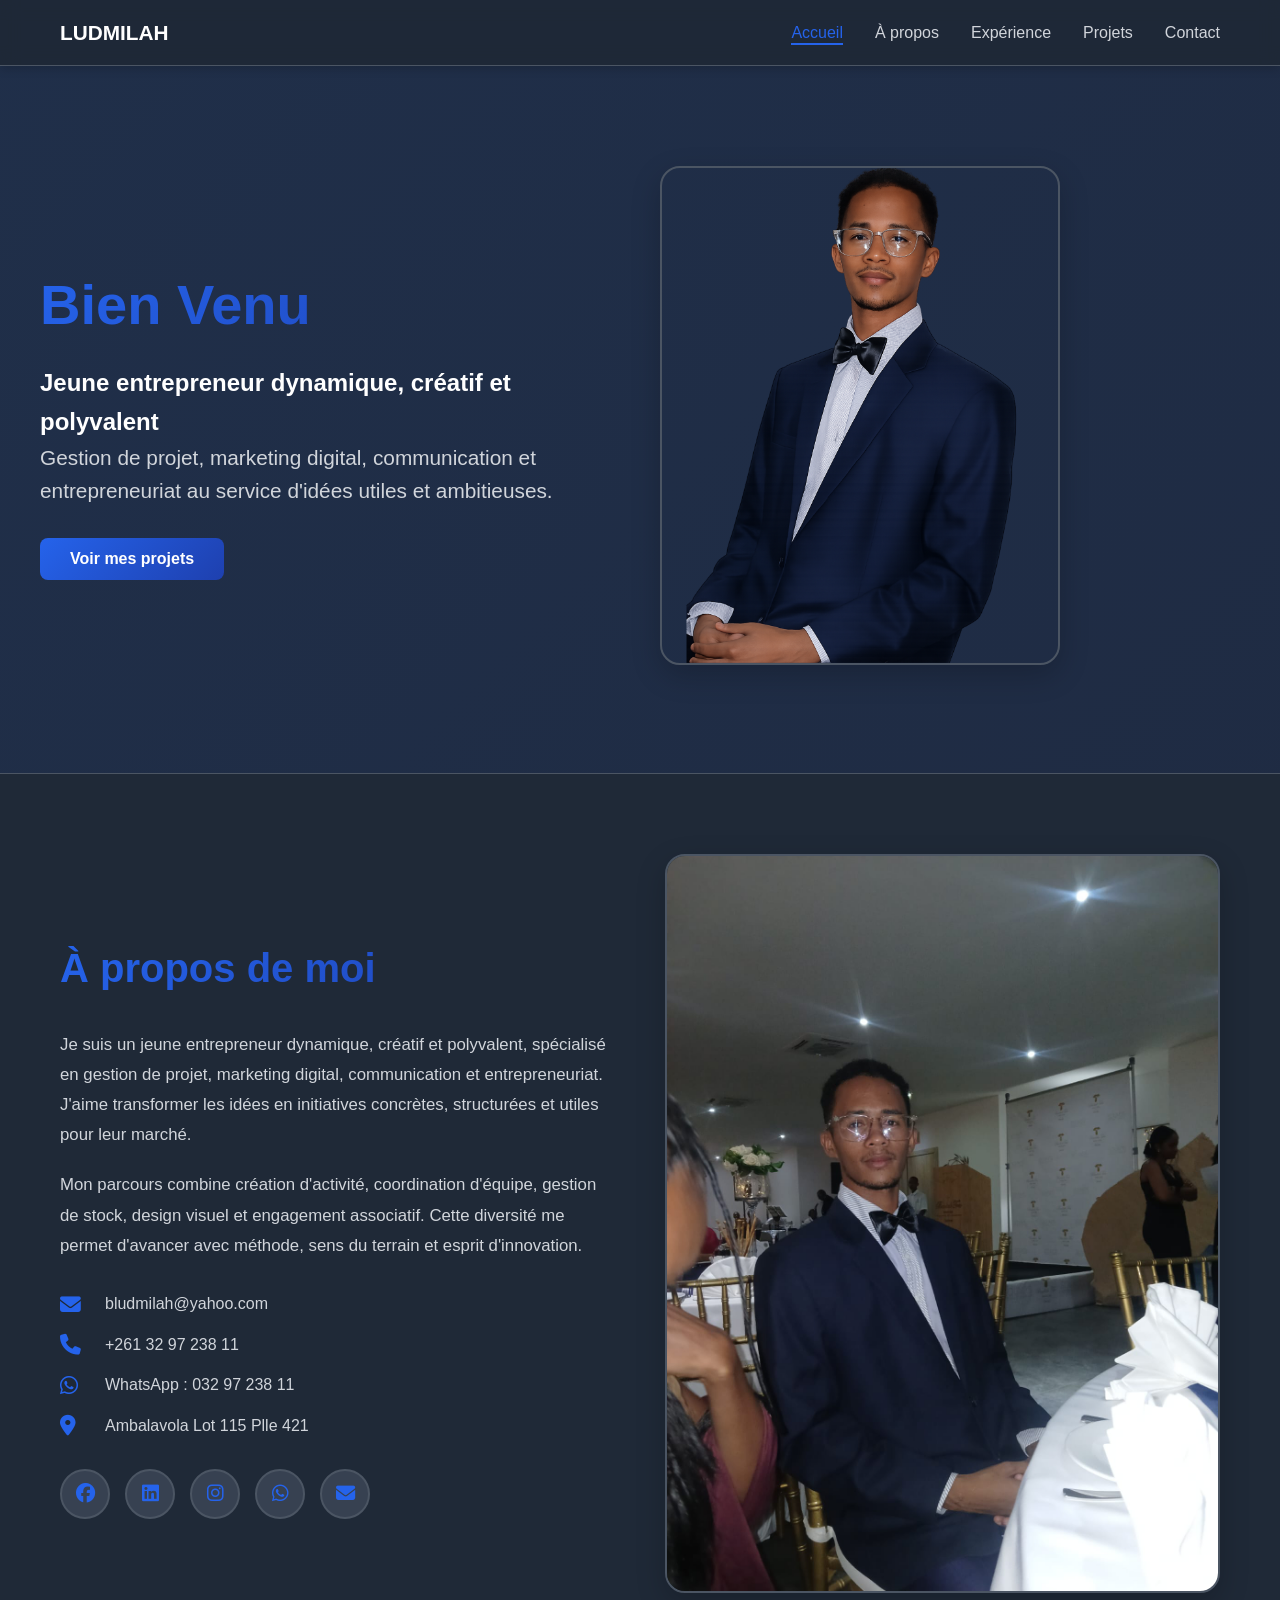
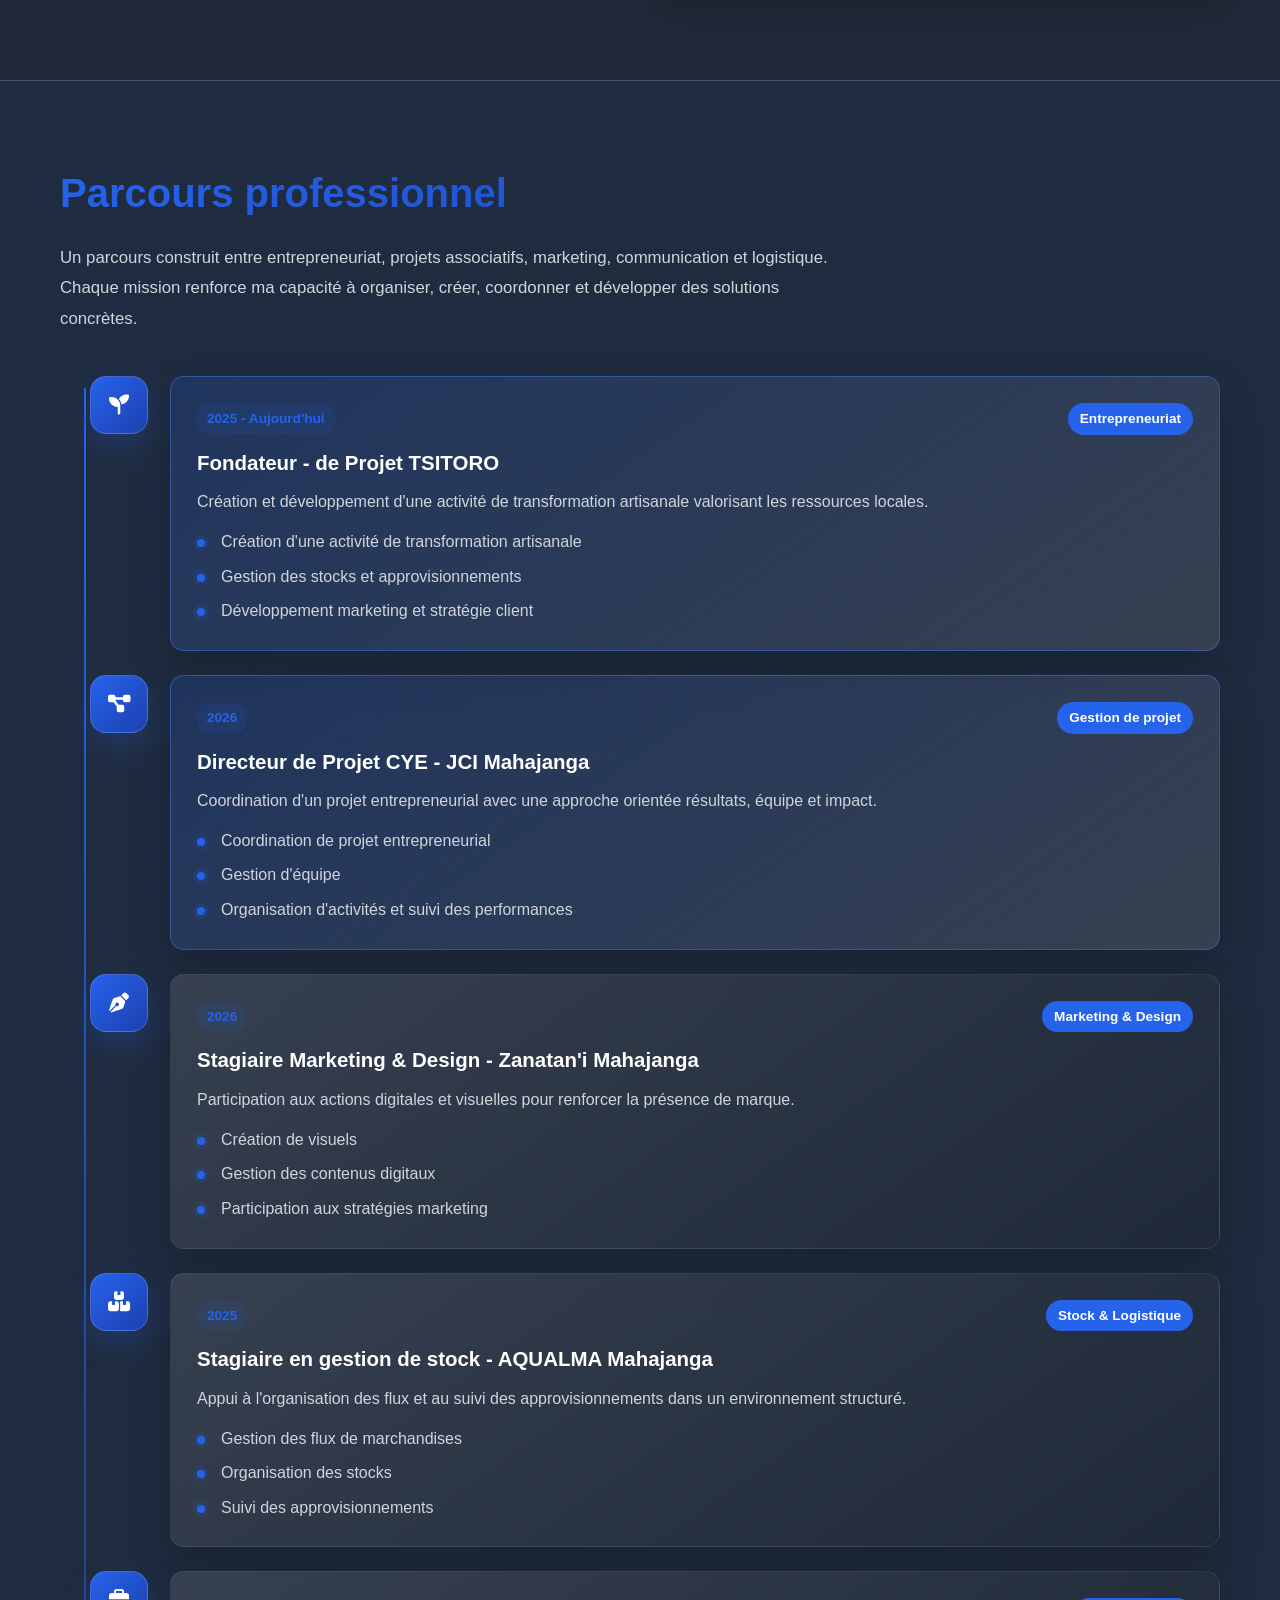
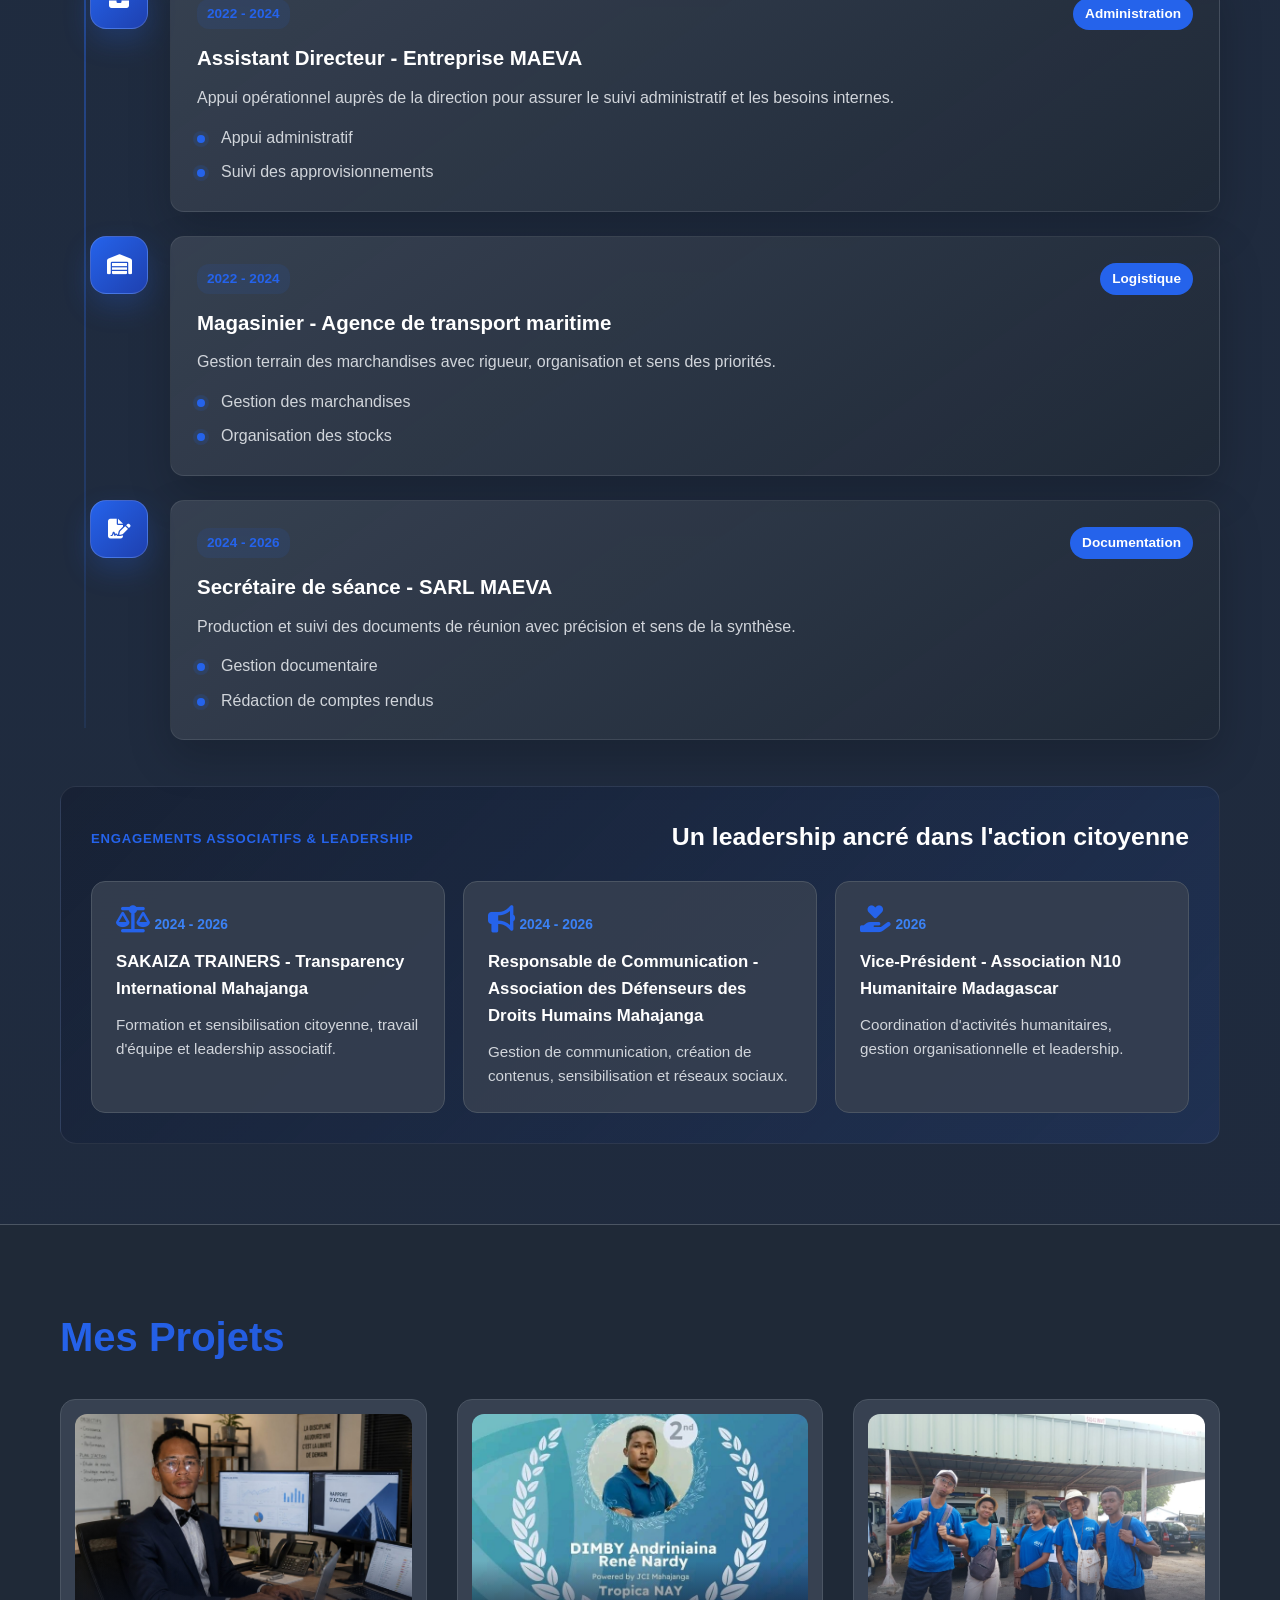
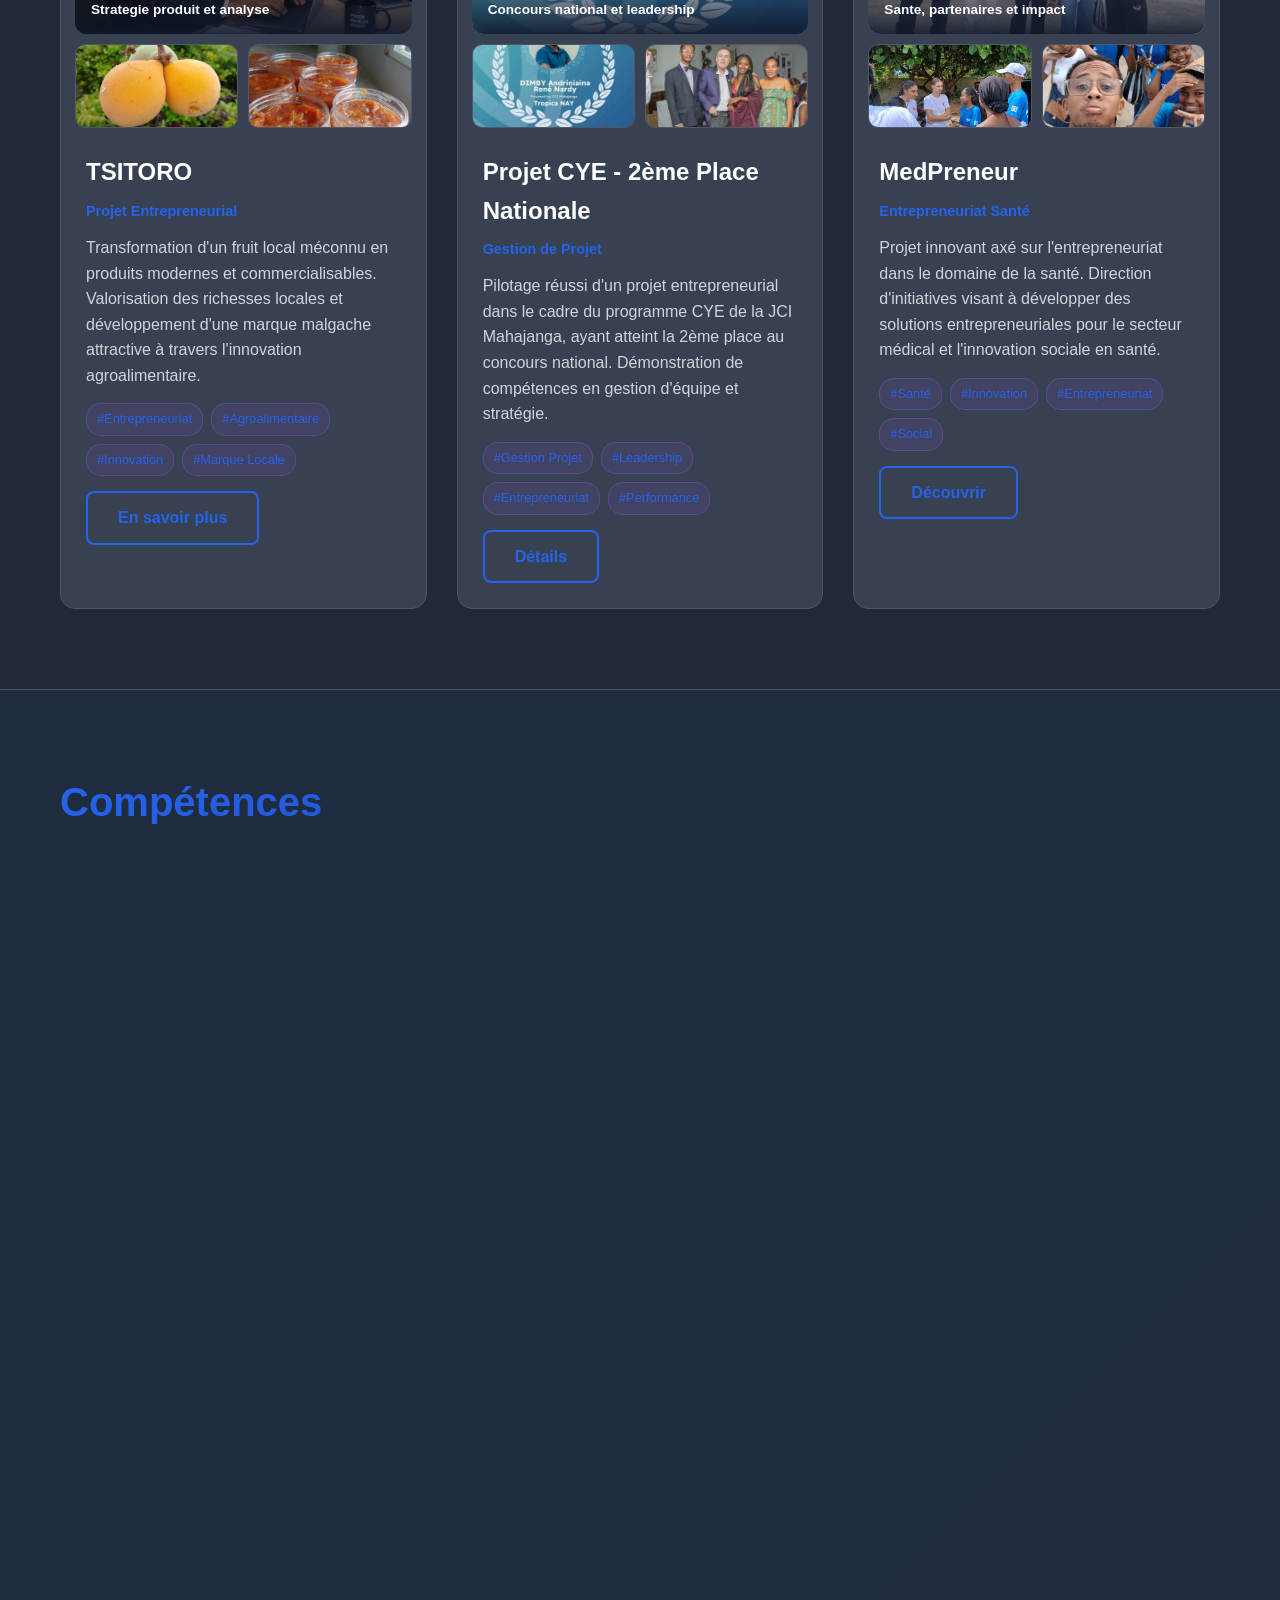
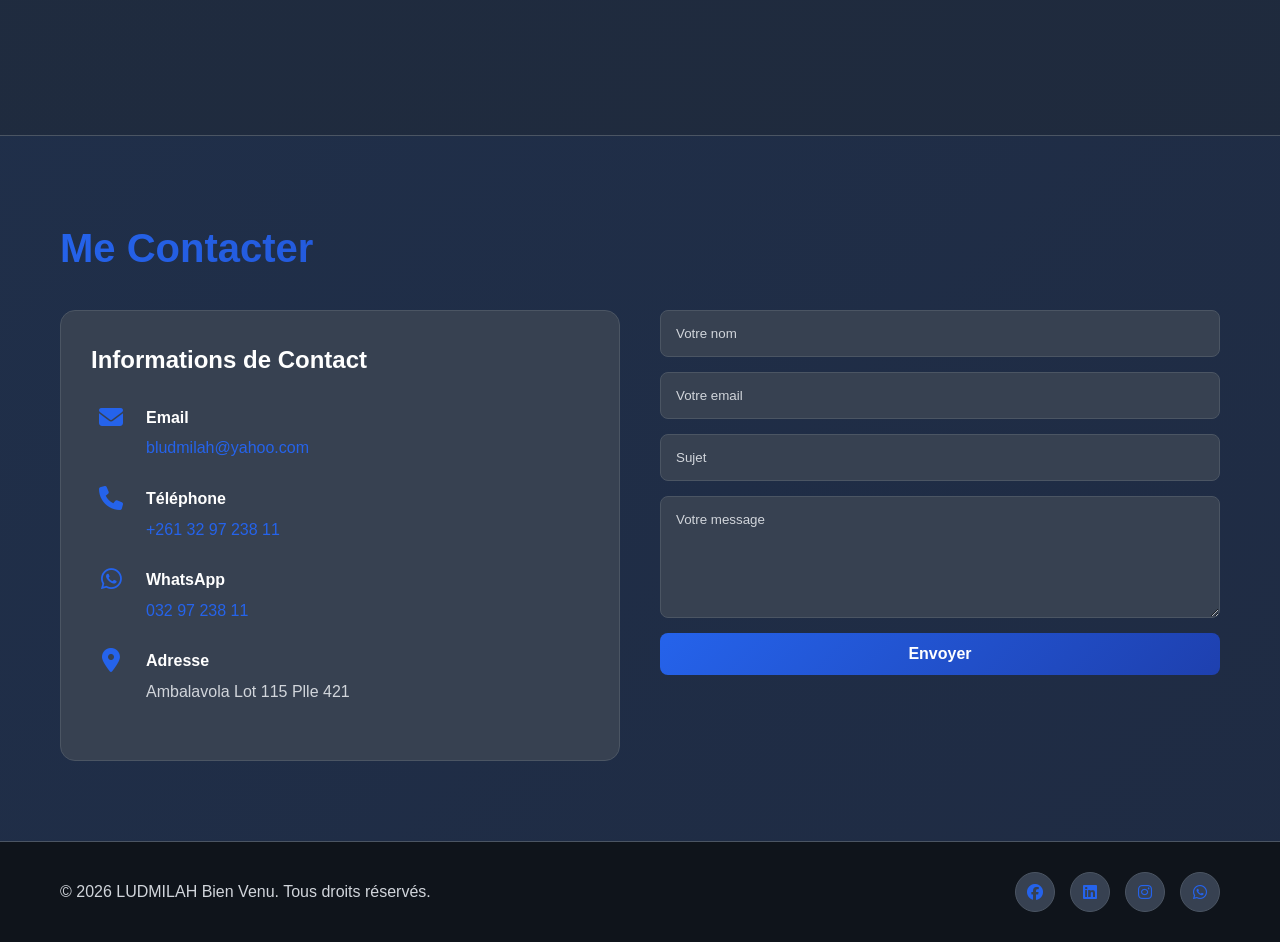
==== index.html @ 0b4d096d "update site" ====
<!DOCTYPE html>
<html lang="fr">
<head>
    <meta charset="UTF-8">
    <meta name="viewport" content="width=device-width, initial-scale=1.0">
    <title>LUDMILAH Bien Venu </title>
    <link rel="stylesheet" href="styles.css">
    <link rel="stylesheet" href="https://cdnjs.cloudflare.com/ajax/libs/font-awesome/6.4.0/css/all.min.css">
</head>
<body>
    <!-- Navigation -->
    <nav class="navbar">
        <div class="navbar-container">
            <div class="navbar-brand">
                <img src="images/logo.png" alt="Logo" class="logo" onerror="this.style.display='none'">
                <span>LUDMILAH  </span>
            </div>
            <button class="hamburger" id="hamburger">
                <span></span>
                <span></span>
                <span></span>
            </button>
            <ul class="nav-menu" id="navMenu">
                <li><a href="#hero" class="nav-link">Accueil</a></li>
                <li><a href="#about" class="nav-link">À propos</a></li>
                <li><a href="#experience" class="nav-link">Expérience</a></li>
                <li><a href="#projects" class="nav-link">Projets</a></li>
                <li><a href="#contact" class="nav-link">Contact</a></li>
            </ul>
        </div>
    </nav>

    <!-- Hero Section -->
    <section id="hero" class="hero">
        <div class="hero-container">
            <div class="hero-content">
                <h1 class="hero-title">Bien Venu</h1>
                <h2 class="hero-title">Jeune entrepreneur dynamique, créatif et polyvalent</h2>
                <p class="hero-subtitle">Gestion de projet, marketing digital, communication et entrepreneuriat au service d'idées utiles et ambitieuses.</p>
                <button class="btn btn-primary" onclick="document.getElementById('projects').scrollIntoView({behavior: 'smooth'})">
                    Voir mes projets
                </button>
            </div>
            <div class="hero-image">
                <img src="images/WhatsApp Image 2026-05-12 at 09.45.12.png" alt="LUDMILAH Bien Venu" onerror="this.src='https://via.placeholder.com/300'">
            </div>
        </div>
    </section>

    <!-- About Section -->
    <section id="about" class="about">
        <div class="container">
            <div class="about-wrapper">
                <div class="about-content">
                    <h2 class="section-title">À propos de moi</h2>
                    <p class="about-text">
                        Je suis un jeune entrepreneur dynamique, créatif et polyvalent, spécialisé en gestion de projet,
                        marketing digital, communication et entrepreneuriat. J'aime transformer les idées en initiatives
                        concrètes, structurées et utiles pour leur marché.
                    </p>
                    <p class="about-text">
                        Mon parcours combine création d'activité, coordination d'équipe, gestion de stock, design visuel
                        et engagement associatif. Cette diversité me permet d'avancer avec méthode, sens du terrain et
                        esprit d'innovation.
                    </p>
                    
                    <!-- Contact Info -->
                    <div class="contact-info">
                        <div class="info-item">
                            <i class="fas fa-envelope"></i>
                            <span>bludmilah@yahoo.com</span>
                        </div>
                        <div class="info-item">
                            <i class="fas fa-phone"></i>
                            <span>+261 32 97 238 11</span>
                        </div>
                        <div class="info-item">
                            <i class="fab fa-whatsapp"></i>
                            <span>WhatsApp : 032 97 238 11</span>
                        </div>
                        <div class="info-item">
                            <i class="fas fa-map-marker-alt"></i>
                            <span>Ambalavola Lot 115 Plle 421</span>
                        </div>
                    </div>

                    <!-- Social Links -->
                    <div class="social-links">
                        <a href="https://facebook.com" target="_blank" title="Facebook">
                            <i class="fab fa-facebook"></i>
                        </a>
                        <a href="https://linkedin.com" target="_blank" title="LinkedIn">
                            <i class="fab fa-linkedin"></i>
                        </a>
                        <a href="https://instagram.com" target="_blank" title="Instagram">
                            <i class="fab fa-instagram"></i>
                        </a>
                        <a href="https://wa.me/261329723811" target="_blank" title="WhatsApp">
                            <i class="fab fa-whatsapp"></i>
                        </a>
                        <a href="mailto:bludmilah@yahoo.com" title="Email">
                            <i class="fas fa-envelope"></i>
                        </a>
                    </div>
                </div>
                <div class="about-image">
                    <img src="images/WhatsApp Image 2026-05-12 at 09.45.12.jpeg" alt="LUDMILAH" onerror="this.src='https://via.placeholder.com/400'">
                </div>
            </div>
        </div>
    </section>

    <!-- Experience Section -->
    <section id="experience" class="experience">
        <div class="container">
            <h2 class="section-title">Parcours professionnel</h2>
            <p class="section-intro">
                Un parcours construit entre entrepreneuriat, projets associatifs, marketing, communication et logistique.
                Chaque mission renforce ma capacité à organiser, créer, coordonner et développer des solutions concrètes.
            </p>

            <div class="experience-timeline">
                <article class="timeline-card featured">
                    <div class="timeline-icon"><i class="fas fa-seedling"></i></div>
                    <div class="timeline-body">
                        <div class="timeline-topline">
                            <span class="timeline-date">2025 - Aujourd'hui</span>
                            <span class="badge">Entrepreneuriat</span>
                        </div>
                        <h3>Fondateur - de Projet TSITORO </h3>
                        <p>Création et développement d'une activité de transformation artisanale valorisant les ressources locales.</p>
                        <ul>
                            <li>Création d'une activité de transformation artisanale</li>
                            <li>Gestion des stocks et approvisionnements</li>
                            <li>Développement marketing et stratégie client</li>
                        </ul>
                    </div>
                </article>

                <article class="timeline-card featured">
                    <div class="timeline-icon"><i class="fas fa-diagram-project"></i></div>
                    <div class="timeline-body">
                        <div class="timeline-topline">
                            <span class="timeline-date">2026</span>
                            <span class="badge">Gestion de projet</span>
                        </div>
                        <h3>Directeur de Projet CYE - JCI Mahajanga</h3>
                        <p>Coordination d'un projet entrepreneurial avec une approche orientée résultats, équipe et impact.</p>
                        <ul>
                            <li>Coordination de projet entrepreneurial</li>
                            <li>Gestion d'équipe</li>
                            <li>Organisation d'activités et suivi des performances</li>
                        </ul>
                    </div>
                </article>

                <article class="timeline-card">
                    <div class="timeline-icon"><i class="fas fa-pen-nib"></i></div>
                    <div class="timeline-body">
                        <div class="timeline-topline">
                            <span class="timeline-date">2026</span>
                            <span class="badge">Marketing & Design</span>
                        </div>
                        <h3>Stagiaire Marketing & Design - Zanatan'i Mahajanga</h3>
                        <p>Participation aux actions digitales et visuelles pour renforcer la présence de marque.</p>
                        <ul>
                            <li>Création de visuels</li>
                            <li>Gestion des contenus digitaux</li>
                            <li>Participation aux stratégies marketing</li>
                        </ul>
                    </div>
                </article>

                <article class="timeline-card">
                    <div class="timeline-icon"><i class="fas fa-boxes-stacked"></i></div>
                    <div class="timeline-body">
                        <div class="timeline-topline">
                            <span class="timeline-date">2025</span>
                            <span class="badge">Stock & Logistique</span>
                        </div>
                        <h3>Stagiaire en gestion de stock - AQUALMA Mahajanga</h3>
                        <p>Appui à l'organisation des flux et au suivi des approvisionnements dans un environnement structuré.</p>
                        <ul>
                            <li>Gestion des flux de marchandises</li>
                            <li>Organisation des stocks</li>
                            <li>Suivi des approvisionnements</li>
                        </ul>
                    </div>
                </article>

                <article class="timeline-card">
                    <div class="timeline-icon"><i class="fas fa-briefcase"></i></div>
                    <div class="timeline-body">
                        <div class="timeline-topline">
                            <span class="timeline-date">2022 - 2024</span>
                            <span class="badge">Administration</span>
                        </div>
                        <h3>Assistant Directeur - Entreprise MAEVA</h3>
                        <p>Appui opérationnel auprès de la direction pour assurer le suivi administratif et les besoins internes.</p>
                        <ul>
                            <li>Appui administratif</li>
                            <li>Suivi des approvisionnements</li>
                        </ul>
                    </div>
                </article>

                <article class="timeline-card">
                    <div class="timeline-icon"><i class="fas fa-warehouse"></i></div>
                    <div class="timeline-body">
                        <div class="timeline-topline">
                            <span class="timeline-date">2022 - 2024</span>
                            <span class="badge">Logistique</span>
                        </div>
                        <h3>Magasinier - Agence de transport maritime</h3>
                        <p>Gestion terrain des marchandises avec rigueur, organisation et sens des priorités.</p>
                        <ul>
                            <li>Gestion des marchandises</li>
                            <li>Organisation des stocks</li>
                        </ul>
                    </div>
                </article>

                <article class="timeline-card">
                    <div class="timeline-icon"><i class="fas fa-file-signature"></i></div>
                    <div class="timeline-body">
                        <div class="timeline-topline">
                            <span class="timeline-date">2024 - 2026</span>
                            <span class="badge">Documentation</span>
                        </div>
                        <h3>Secrétaire de séance - SARL MAEVA</h3>
                        <p>Production et suivi des documents de réunion avec précision et sens de la synthèse.</p>
                        <ul>
                            <li>Gestion documentaire</li>
                            <li>Rédaction de comptes rendus</li>
                        </ul>
                    </div>
                </article>
            </div>

            <div class="leadership-panel">
                <div class="panel-heading">
                    <span class="eyebrow">Engagements associatifs & leadership</span>
                    <h3>Un leadership ancré dans l'action citoyenne</h3>
                </div>
                <div class="leadership-cards">
                    <article class="leadership-item">
                        <i class="fas fa-scale-balanced"></i>
                        <span>2024 - 2026</span>
                        <h4>SAKAIZA TRAINERS - Transparency International Mahajanga</h4>
                        <p>Formation et sensibilisation citoyenne, travail d'équipe et leadership associatif.</p>
                    </article>
                    <article class="leadership-item">
                        <i class="fas fa-bullhorn"></i>
                        <span>2024 - 2026</span>
                        <h4>Responsable de Communication - Association des Défenseurs des Droits Humains Mahajanga</h4>
                        <p>Gestion de communication, création de contenus, sensibilisation et réseaux sociaux.</p>
                    </article>
                    <article class="leadership-item">
                        <i class="fas fa-hand-holding-heart"></i>
                        <span>2026</span>
                        <h4>Vice-Président - Association N10 Humanitaire Madagascar</h4>
                        <p>Coordination d'activités humanitaires, gestion organisationnelle et leadership.</p>
                    </article>
                </div>
            </div>
        </div>
    </section>

    <!-- Projects Section -->
    <section id="projects" class="projects">
        <div class="container">
            <h2 class="section-title">Mes Projets</h2>
            <div class="projects-grid">
                <!-- Project 1 -->
                <div class="project-card">
                    <div class="project-media">
                        <figure class="project-image project-image-main">
                            <img src="images/projects/tsitoro-strategy.jpg" alt="Tableau de bord et rapport d'activite illustrant la strategie TSITORO">
                            <figcaption>Strategie produit et analyse</figcaption>
                        </figure>
                        <div class="project-gallery" aria-label="Photos du projet TSITORO">
                            <img src="images/projects/tsitoro-networking.jpg" alt="Presentation et reseautage autour de la marque TSITORO">
                            <img src="images/projects/tsitoro-event.jpg" alt="Evenement de lancement et mise en relation pour TSITORO">
                        </div>
                    </div>
                    <div class="project-content">
                        <h3>TSITORO</h3>
                        <p class="project-category">Projet Entrepreneurial</p>
                        <p class="project-description">
                            Transformation d'un fruit local méconnu en produits modernes et commercialisables. 
                            Valorisation des richesses locales et développement d'une marque malgache attractive 
                            à travers l'innovation agroalimentaire.
                        </p>
                        <div class="project-tags">
                            <span>#Entrepreneuriat</span>
                            <span>#Agroalimentaire</span>
                            <span>#Innovation</span>
                            <span>#Marque Locale</span>
                        </div>
                        <a href="project-tsitoro.html" class="btn btn-secondary">
                            En savoir plus
                        </a>
                    </div>
                </div>

                <!-- Project 2 -->
                <div class="project-card">
                    <div class="project-media">
                        <figure class="project-image project-image-main">
                            <img src="images/projects/cye-leadership.jpg" alt="Rencontre professionnelle lors du projet CYE">
                            <figcaption>Concours national et leadership</figcaption>
                        </figure>
                        <div class="project-gallery" aria-label="Photos du projet CYE">
                            <img src="images/projects/cye-team.jpg" alt="Equipe et coordination pendant le projet CYE">
                            <img src="images/projects/cye-recognition.jpg" alt="Photo d'equipe illustrant la reconnaissance du projet CYE">
                        </div>
                    </div>
                    <div class="project-content">
                        <h3>Projet CYE - 2ème Place Nationale</h3>
                        <p class="project-category">Gestion de Projet</p>
                        <p class="project-description">
                            Pilotage réussi d'un projet entrepreneurial dans le cadre du programme CYE de la JCI Mahajanga, 
                            ayant atteint la 2ème place au concours national. Démonstration de compétences en gestion 
                            d'équipe et stratégie.
                        </p>
                        <div class="project-tags">
                            <span>#Gestion Projet</span>
                            <span>#Leadership</span>
                            <span>#Entrepreneuriat</span>
                            <span>#Performance</span>
                        </div>
                        <a href="project-cye.html" class="btn btn-secondary">
                            Détails
                        </a>
                    </div>
                </div>

                <!-- Project 3 -->
                <div class="project-card">
                    <div class="project-media">
                        <figure class="project-image project-image-main">
                            <img src="images/projects/medpreneur-partners.jpeg" alt="Rencontre de partenaires pour le projet MedPreneur">
                            <figcaption>Sante, partenaires et impact</figcaption>
                        </figure>
                        <div class="project-gallery" aria-label="Photos du projet MedPreneur">
                            <img src="images/projects/medpreneur-exchange.jpeg" alt="Echange avec des partenaires autour de MedPreneur">
                            <img src="images/projects/medpreneur-networking.jpeg" alt="Moment de reseautage professionnel pour MedPreneur">
                        </div>
                    </div>
                    <div class="project-content">
                        <h3>MedPreneur</h3>
                        <p class="project-category">Entrepreneuriat Santé</p>
                        <p class="project-description">
                            Projet innovant axé sur l'entrepreneuriat dans le domaine de la santé. Direction d'initiatives 
                            visant à développer des solutions entrepreneuriales pour le secteur médical et l'innovation 
                            sociale en santé.
                        </p>
                        <div class="project-tags">
                            <span>#Santé</span>
                            <span>#Innovation</span>
                            <span>#Entrepreneuriat</span>
                            <span>#Social</span>
                        </div>
                        <a href="project-medpreneur.html" class="btn btn-secondary">
                            Découvrir
                        </a>
                    </div>
                </div>
            </div>
        </div>
    </section>

    <!-- Skills Section -->
    <section class="skills-section">
        <div class="container">
            <h2 class="section-title">Compétences</h2>
            <div class="premium-skills">
                <article class="skill-category">
                    <i class="fas fa-list-check"></i>
                    <h3>Gestion de projet</h3>
                    <p>Planification, coordination, suivi des performances et organisation d'activités.</p>
                </article>
                <article class="skill-category">
                    <i class="fas fa-users-gear"></i>
                    <h3>Leadership</h3>
                    <p>Animation d'équipe, prise d'initiative, responsabilité associative et sens du résultat.</p>
                </article>
                <article class="skill-category">
                    <i class="fas fa-chart-line"></i>
                    <h3>Marketing digital</h3>
                    <p>Stratégie client, contenus digitaux, visibilité de marque et communication commerciale.</p>
                </article>
                <article class="skill-category">
                    <i class="fas fa-palette"></i>
                    <h3>Design visuel</h3>
                    <p>Création de visuels, mise en valeur de messages et cohérence graphique.</p>
                </article>
                <article class="skill-category">
                    <i class="fas fa-comments"></i>
                    <h3>Communication</h3>
                    <p>Sensibilisation, rédaction, gestion de contenus et communication institutionnelle.</p>
                </article>
                <article class="skill-category">
                    <i class="fas fa-truck-ramp-box"></i>
                    <h3>Stock & logistique</h3>
                    <p>Gestion de stock, flux de marchandises, approvisionnement et organisation terrain.</p>
                </article>
                <article class="skill-category">
                    <i class="fas fa-share-nodes"></i>
                    <h3>Réseaux sociaux</h3>
                    <p>Animation de présence digitale, création de contenus et suivi de communication.</p>
                </article>
                <article class="skill-category">
                    <i class="fas fa-file-word"></i>
                    <h3>Word / Excel</h3>
                    <p>Documents professionnels, tableaux de suivi, comptes rendus et organisation de données.</p>
                </article>
                <article class="skill-category">
                    <i class="fas fa-code"></i>
                    <h3>Développement web</h3>
                    <p>Notions en HTML, CSS, JavaScript, design responsive et création de pages web.</p>
                </article>
            </div>
        </div>
    </section>

    <!-- Contact Section -->
    <section id="contact" class="contact">
        <div class="container">
            <h2 class="section-title">Me Contacter</h2>
            <div class="contact-wrapper">
                <div class="contact-info-box">
                    <h3>Informations de Contact</h3>
                    <div class="contact-item">
                        <i class="fas fa-envelope"></i>
                        <div>
                            <h4>Email</h4>
                            <p><a href="mailto:bludmilah@yahoo.com">bludmilah@yahoo.com</a></p>
                        </div>
                    </div>
                    <div class="contact-item">
                        <i class="fas fa-phone"></i>
                        <div>
                            <h4>Téléphone</h4>
                            <p><a href="tel:+261329723811">+261 32 97 238 11</a></p>
                        </div>
                    </div>
                    <div class="contact-item">
                        <i class="fab fa-whatsapp"></i>
                        <div>
                            <h4>WhatsApp</h4>
                            <p><a href="https://wa.me/261329723811" target="_blank">032 97 238 11</a></p>
                        </div>
                    </div>
                    <div class="contact-item">
                        <i class="fas fa-map-marker-alt"></i>
                        <div>
                            <h4>Adresse</h4>
                            <p>Ambalavola Lot 115 Plle 421</p>
                        </div>
                    </div>
                </div>
                <form class="contact-form" id="contactForm">
                    <input type="text" placeholder="Votre nom" required>
                    <input type="email" placeholder="Votre email" required>
                    <input type="text" placeholder="Sujet">
                    <textarea placeholder="Votre message" rows="6" required></textarea>
                    <button type="submit" class="btn btn-primary">Envoyer</button>
                </form>
            </div>
        </div>
    </section>

    <!-- Footer -->
    <footer class="footer">
        <div class="container">
            <p>&copy; 2026 LUDMILAH Bien Venu. Tous droits réservés.</p>
            <div class="footer-socials">
                <a href="https://facebook.com" target="_blank"><i class="fab fa-facebook"></i></a>
                <a href="https://linkedin.com" target="_blank"><i class="fab fa-linkedin"></i></a>
                <a href="https://instagram.com" target="_blank"><i class="fab fa-instagram"></i></a>
                <a href="https://wa.me/261329723811" target="_blank"><i class="fab fa-whatsapp"></i></a>
            </div>
        </div>
    </footer>

    <script src="script.js"></script>
</body>
</html>
---- styles.css ----
/* ===== Variables CSS ===== */
:root {
    --primary-color: #2563eb;
    --secondary-color: #1e40af;
    --accent-color: #3b82f6;
    --dark-bg: #1f2937;
    --card-bg: #374151;
    --light-bg: #f3f4f6;
    --text-primary: #ffffff;
    --text-secondary: #d1d5db;
    --border-color: #4b5563;
    --shadow: 0 10px 30px rgba(0, 0, 0, 0.2);
}

/* ===== Reset & Global Styles ===== */
* {
    margin: 0;
    padding: 0;
    box-sizing: border-box;
}

html {
    scroll-behavior: smooth;
}

body {
    font-family: 'Segoe UI', Tahoma, Geneva, Verdana, sans-serif;
    background-color: var(--dark-bg);
    color: var(--text-primary);
    line-height: 1.6;
}

.container {
    max-width: 1200px;
    margin: 0 auto;
    padding: 0 20px;
}

/* ===== Navbar ===== */
.navbar {
    position: sticky;
    top: 0;
    background: rgba(31, 41, 55, 0.95);
    backdrop-filter: blur(10px);
    border-bottom: 1px solid var(--border-color);
    z-index: 1000;
    box-shadow: 0 2px 10px rgba(0, 0, 0, 0.2);
}

.navbar-container {
    max-width: 1200px;
    margin: 0 auto;
    padding: 1rem 20px;
    display: flex;
    justify-content: space-between;
    align-items: center;
}

.navbar-brand {
    display: flex;
    align-items: center;
    gap: 10px;
    font-size: 1.3rem;
    font-weight: 700;
    color: var(--text-primary);
    text-decoration: none;
}

.logo {
    width: 40px;
    height: 40px;
    border-radius: 50%;
    background: linear-gradient(135deg, var(--primary-color), var(--secondary-color));
}

.nav-menu {
    display: flex;
    list-style: none;
    gap: 2rem;
}

.nav-link {
    color: var(--text-secondary);
    text-decoration: none;
    transition: color 0.3s ease;
    font-weight: 500;
}

.nav-link:hover {
    color: var(--primary-color);
}

.hamburger {
    display: none;
    flex-direction: column;
    background: none;
    border: none;
    cursor: pointer;
    gap: 5px;
}

.hamburger span {
    width: 25px;
    height: 3px;
    background-color: var(--text-primary);
    border-radius: 2px;
    transition: 0.3s;
}

/* ===== Hero Section ===== */
.hero {
    padding: 100px 20px;
    background: linear-gradient(135deg, rgba(37, 99, 235, 0.1), rgba(30, 64, 175, 0.1));
    border-bottom: 1px solid var(--border-color);
}

.hero-container {
    max-width: 1200px;
    margin: 0 auto;
    display: grid;
    grid-template-columns: 1fr 1fr;
    gap: 40px;
    align-items: center;
}

.hero-content h1 {
    font-size: 3.5rem;
    font-weight: 700;
    margin-bottom: 15px;
    background: linear-gradient(135deg, var(--primary-color), var(--secondary-color));
    -webkit-background-clip: text;
    -webkit-text-fill-color: transparent;
    background-clip: text;
}

.hero-subtitle {
    font-size: 1.3rem;
    color: var(--text-secondary);
    margin-bottom: 30px;
}

.hero-image img {
    width: 100%;
    max-width: 400px;
    border-radius: 20px;
    box-shadow: var(--shadow);
    border: 2px solid var(--border-color);
}

/* ===== Buttons ===== */
.btn {
    padding: 12px 30px;
    border: none;
    border-radius: 8px;
    font-size: 1rem;
    font-weight: 600;
    cursor: pointer;
    transition: all 0.3s ease;
    display: inline-block;
    text-decoration: none;
}

.btn-primary {
    background: linear-gradient(135deg, var(--primary-color), var(--secondary-color));
    color: white;
}

.btn-primary:hover {
    transform: translateY(-3px);
    box-shadow: 0 10px 20px rgba(168, 85, 247, 0.3);
}

.btn-secondary {
    background: transparent;
    border: 2px solid var(--primary-color);
    color: var(--primary-color);
}

.btn-secondary:hover {
    background: var(--primary-color);
    color: white;
}

/* ===== About Section ===== */
.about {
    padding: 80px 20px;
    background-color: var(--dark-bg);
}

.about-wrapper {
    display: grid;
    grid-template-columns: 1fr 1fr;
    gap: 50px;
    align-items: center;
}

.section-title {
    font-size: 2.5rem;
    font-weight: 700;
    margin-bottom: 30px;
    background: linear-gradient(135deg, var(--primary-color), var(--secondary-color));
    -webkit-background-clip: text;
    -webkit-text-fill-color: transparent;
    background-clip: text;
}

.about-text {
    color: var(--text-secondary);
    margin-bottom: 20px;
    font-size: 1.05rem;
    line-height: 1.8;
}

.contact-info {
    margin: 30px 0;
}

.info-item {
    display: flex;
    align-items: center;
    gap: 15px;
    margin-bottom: 15px;
    color: var(--text-secondary);
}

.info-item i {
    font-size: 1.3rem;
    color: var(--primary-color);
    width: 30px;
}

.social-links {
    display: flex;
    gap: 15px;
    margin-top: 30px;
}

.social-links a {
    width: 50px;
    height: 50px;
    border-radius: 50%;
    background: var(--card-bg);
    display: flex;
    align-items: center;
    justify-content: center;
    color: var(--primary-color);
    text-decoration: none;
    border: 2px solid var(--border-color);
    transition: all 0.3s ease;
    font-size: 1.2rem;
}

.social-links a:hover {
    background: var(--primary-color);
    color: white;
    border-color: var(--primary-color);
    transform: translateY(-5px);
}

.about-image img {
    width: 100%;
    border-radius: 20px;
    box-shadow: var(--shadow);
    border: 2px solid var(--border-color);
}

/* ===== Experience Section ===== */
.experience {
    padding: 80px 20px;
    background: linear-gradient(135deg, rgba(37, 99, 235, 0.05), rgba(30, 64, 175, 0.05));
    border-top: 1px solid var(--border-color);
    border-bottom: 1px solid var(--border-color);
}

.experience-grid {
    display: grid;
    grid-template-columns: repeat(auto-fit, minmax(350px, 1fr));
    gap: 30px;
}

.experience-card {
    background: var(--card-bg);
    padding: 30px;
    border-radius: 15px;
    border: 1px solid var(--border-color);
    transition: all 0.3s ease;
}

.experience-card:hover {
    transform: translateY(-10px);
    box-shadow: var(--shadow);
    border-color: var(--primary-color);
}

.experience-header {
    display: flex;
    justify-content: space-between;
    align-items: flex-start;
    margin-bottom: 15px;
}

.experience-card h3 {
    font-size: 1.3rem;
    margin-bottom: 10px;
}

.badge {
    background: var(--primary-color);
    color: white;
    padding: 5px 12px;
    border-radius: 20px;
    font-size: 0.85rem;
    font-weight: 600;
}

.experience-description {
    color: var(--text-secondary);
    margin-bottom: 20px;
    line-height: 1.6;
}

.section-intro {
    max-width: 780px;
    color: var(--text-secondary);
    margin: -12px 0 42px;
    font-size: 1.05rem;
    line-height: 1.8;
}

.experience-timeline {
    position: relative;
    display: grid;
    gap: 24px;
    padding-left: 30px;
}

.experience-timeline::before {
    content: '';
    position: absolute;
    top: 12px;
    bottom: 12px;
    left: 24px;
    width: 2px;
    background: linear-gradient(180deg, var(--primary-color), rgba(59, 130, 246, 0.1));
}

.timeline-card {
    position: relative;
    display: grid;
    grid-template-columns: 58px 1fr;
    gap: 22px;
    align-items: start;
}

.timeline-icon {
    width: 58px;
    height: 58px;
    border-radius: 16px;
    display: flex;
    align-items: center;
    justify-content: center;
    color: white;
    background: linear-gradient(135deg, var(--primary-color), var(--secondary-color));
    border: 1px solid rgba(255, 255, 255, 0.16);
    box-shadow: 0 12px 28px rgba(37, 99, 235, 0.24);
    position: relative;
    z-index: 1;
}

.timeline-icon i {
    font-size: 1.25rem;
}

.timeline-body {
    background: linear-gradient(145deg, rgba(55, 65, 81, 0.98), rgba(31, 41, 55, 0.92));
    border: 1px solid rgba(255, 255, 255, 0.08);
    border-radius: 14px;
    padding: 26px;
    box-shadow: 0 18px 44px rgba(0, 0, 0, 0.18);
    transition: transform 0.3s ease, border-color 0.3s ease, box-shadow 0.3s ease;
}

.timeline-card.featured .timeline-body {
    border-color: rgba(59, 130, 246, 0.45);
    background: linear-gradient(145deg, rgba(37, 99, 235, 0.18), rgba(55, 65, 81, 0.96));
}

.timeline-card:hover .timeline-body {
    transform: translateY(-6px);
    border-color: var(--primary-color);
    box-shadow: var(--shadow);
}

.timeline-topline {
    display: flex;
    align-items: center;
    justify-content: space-between;
    gap: 12px;
    flex-wrap: wrap;
    margin-bottom: 12px;
}

.timeline-body h3 {
    font-size: 1.28rem;
    margin-bottom: 10px;
    color: var(--text-primary);
}

.timeline-body p {
    color: var(--text-secondary);
    margin-bottom: 14px;
}

.timeline-body ul {
    list-style: none;
    display: grid;
    gap: 9px;
}

.timeline-body li {
    color: var(--text-secondary);
    padding-left: 24px;
    position: relative;
}

.timeline-body li::before {
    content: '';
    position: absolute;
    left: 0;
    top: 10px;
    width: 8px;
    height: 8px;
    border-radius: 50%;
    background: var(--primary-color);
    box-shadow: 0 0 0 4px rgba(37, 99, 235, 0.14);
}

.leadership-panel {
    margin-top: 46px;
    padding: 30px;
    border-radius: 16px;
    background: linear-gradient(135deg, rgba(15, 23, 42, 0.45), rgba(37, 99, 235, 0.12));
    border: 1px solid rgba(255, 255, 255, 0.08);
}

.panel-heading {
    display: flex;
    justify-content: space-between;
    align-items: end;
    gap: 24px;
    margin-bottom: 24px;
}

.eyebrow {
    display: inline-block;
    color: var(--primary-color);
    font-size: 0.82rem;
    font-weight: 800;
    text-transform: uppercase;
    letter-spacing: 0.06em;
    margin-bottom: 8px;
}

.panel-heading h3 {
    font-size: 1.55rem;
    color: var(--text-primary);
}

.leadership-cards {
    display: grid;
    grid-template-columns: repeat(auto-fit, minmax(260px, 1fr));
    gap: 18px;
}

.leadership-item {
    background: rgba(55, 65, 81, 0.86);
    border: 1px solid var(--border-color);
    border-radius: 14px;
    padding: 24px;
    transition: transform 0.3s ease, border-color 0.3s ease, background 0.3s ease;
}

.leadership-item:hover {
    transform: translateY(-6px);
    border-color: var(--primary-color);
    background: rgba(55, 65, 81, 1);
}

.leadership-item i {
    color: var(--primary-color);
    font-size: 1.7rem;
    margin-bottom: 16px;
}

.leadership-item span {
    display: inline-block;
    color: var(--accent-color);
    font-weight: 700;
    font-size: 0.86rem;
    margin-bottom: 8px;
}

.leadership-item h4 {
    color: var(--text-primary);
    font-size: 1.05rem;
    margin-bottom: 10px;
}

.leadership-item p {
    color: var(--text-secondary);
    font-size: 0.95rem;
}

.skills {
    display: flex;
    flex-wrap: wrap;
    gap: 8px;
}

.skill {
    background: rgba(168, 85, 247, 0.1);
    color: var(--primary-color);
    padding: 6px 12px;
    border-radius: 20px;
    font-size: 0.85rem;
    border: 1px solid rgba(168, 85, 247, 0.3);
}

/* ===== Projects Section ===== */
.projects {
    padding: 80px 20px;
    background-color: var(--dark-bg);
}

.projects-grid {
    display: grid;
    grid-template-columns: repeat(auto-fit, minmax(350px, 1fr));
    gap: 30px;
}

.project-card {
    background: var(--card-bg);
    border-radius: 15px;
    overflow: hidden;
    border: 1px solid var(--border-color);
    transition: all 0.3s ease;
}

.project-card:hover {
    transform: translateY(-10px);
    box-shadow: var(--shadow);
    border-color: var(--primary-color);
}

.project-media {
    padding: 14px 14px 0;
}

.project-image {
    position: relative;
    width: 100%;
    overflow: hidden;
    margin: 0;
    border-radius: 12px;
    background: rgba(15, 23, 42, 0.55);
}

.project-image-main {
    height: 220px;
}

.project-image img,
.project-gallery img {
    width: 100%;
    height: 100%;
    object-fit: cover;
    transition: transform 0.3s ease;
}

.project-image figcaption {
    position: absolute;
    left: 0;
    right: 0;
    bottom: 0;
    padding: 38px 16px 14px;
    background: linear-gradient(180deg, transparent, rgba(15, 23, 42, 0.9));
    color: #fff;
    font-size: 0.85rem;
    font-weight: 700;
    letter-spacing: 0;
}

.project-gallery {
    display: grid;
    grid-template-columns: repeat(2, minmax(0, 1fr));
    gap: 10px;
    margin-top: 10px;
}

.project-gallery img {
    display: block;
    height: 84px;
    border-radius: 10px;
    border: 1px solid rgba(255, 255, 255, 0.12);
}

.project-card:hover .project-image img,
.project-card:hover .project-gallery img {
    transform: scale(1.05);
}

.project-card .project-content {
    padding: 25px;
}

.project-content h3 {
    font-size: 1.5rem;
    margin-bottom: 8px;
}

.project-category {
    color: var(--primary-color);
    font-size: 0.9rem;
    font-weight: 600;
    margin-bottom: 12px;
}

.project-description {
    color: var(--text-secondary);
    margin-bottom: 15px;
    line-height: 1.6;
}

.project-tags {
    display: flex;
    flex-wrap: wrap;
    gap: 8px;
    margin-bottom: 15px;
}

.project-tags span {
    background: rgba(168, 85, 247, 0.1);
    color: var(--primary-color);
    padding: 5px 10px;
    border-radius: 15px;
    font-size: 0.8rem;
    border: 1px solid rgba(168, 85, 247, 0.3);
}

/* ===== Skills Section ===== */
.skills-section {
    padding: 80px 20px;
    background: linear-gradient(135deg, rgba(37, 99, 235, 0.05), rgba(30, 64, 175, 0.05));
    border-top: 1px solid var(--border-color);
}

.skills-grid {
    display: grid;
    grid-template-columns: repeat(auto-fit, minmax(250px, 1fr));
    gap: 30px;
}

.premium-skills {
    display: grid;
    grid-template-columns: repeat(auto-fit, minmax(240px, 1fr));
    gap: 20px;
}

.skill-category {
    background: var(--card-bg);
    padding: 25px;
    border-radius: 15px;
    border: 1px solid var(--border-color);
    transition: all 0.3s ease;
}

.skill-category:hover {
    transform: translateY(-5px);
    border-color: var(--primary-color);
    box-shadow: 0 16px 36px rgba(0, 0, 0, 0.18);
}

.skill-category > i {
    width: 46px;
    height: 46px;
    border-radius: 14px;
    display: flex;
    align-items: center;
    justify-content: center;
    color: white;
    background: linear-gradient(135deg, var(--primary-color), var(--secondary-color));
    margin-bottom: 16px;
    font-size: 1.1rem;
}

.skill-category h3 {
    color: var(--primary-color);
    margin-bottom: 15px;
    font-size: 1.2rem;
}

.skill-category p {
    color: var(--text-secondary);
    line-height: 1.7;
}

.skill-category ul {
    list-style: none;
}

.skill-category li {
    color: var(--text-secondary);
    margin-bottom: 10px;
    padding-left: 20px;
    position: relative;
}

.skill-category li:before {
    content: "✓";
    position: absolute;
    left: 0;
    color: var(--primary-color);
    font-weight: bold;
}

/* ===== Contact Section ===== */
.contact {
    padding: 80px 20px;
    background: linear-gradient(135deg, rgba(37, 99, 235, 0.1), rgba(30, 64, 175, 0.1));
    border-top: 1px solid var(--border-color);
}

.contact-wrapper {
    display: grid;
    grid-template-columns: 1fr 1fr;
    gap: 40px;
}

.contact-info-box {
    background: var(--card-bg);
    padding: 30px;
    border-radius: 15px;
    border: 1px solid var(--border-color);
}

.contact-info-box h3 {
    font-size: 1.5rem;
    margin-bottom: 25px;
    color: var(--text-primary);
}

.contact-item {
    display: flex;
    gap: 15px;
    margin-bottom: 25px;
}

.contact-item i {
    font-size: 1.5rem;
    color: var(--primary-color);
    width: 40px;
    text-align: center;
    flex-shrink: 0;
}

.contact-item h4 {
    color: var(--text-primary);
    margin-bottom: 5px;
}

.contact-item p {
    color: var(--text-secondary);
}

.contact-item a {
    color: var(--primary-color);
    text-decoration: none;
    transition: color 0.3s ease;
}

.contact-item a:hover {
    color: var(--secondary-color);
}

.contact-form {
    display: flex;
    flex-direction: column;
    gap: 15px;
}

.contact-form input,
.contact-form textarea {
    padding: 15px;
    background: var(--card-bg);
    border: 1px solid var(--border-color);
    border-radius: 8px;
    color: var(--text-primary);
    font-family: inherit;
    transition: border-color 0.3s ease;
}

.contact-form input:focus,
.contact-form textarea:focus {
    outline: none;
    border-color: var(--primary-color);
}

.contact-form ::placeholder {
    color: var(--text-secondary);
}

/* ===== Footer ===== */
.footer {
    background-color: rgba(0, 0, 0, 0.5);
    border-top: 1px solid var(--border-color);
    padding: 30px 20px;
    text-align: center;
}

.footer .container {
    display: flex;
    justify-content: space-between;
    align-items: center;
    flex-wrap: wrap;
    gap: 20px;
}

.footer p {
    color: var(--text-secondary);
}

.footer-socials {
    display: flex;
    gap: 15px;
}

.footer-socials a {
    width: 40px;
    height: 40px;
    border-radius: 50%;
    background: var(--card-bg);
    display: flex;
    align-items: center;
    justify-content: center;
    color: var(--primary-color);
    text-decoration: none;
    border: 1px solid var(--border-color);
    transition: all 0.3s ease;
}

.footer-socials a:hover {
    background: var(--primary-color);
    color: white;
    border-color: var(--primary-color);
}

/* ===== PROJECT DETAIL PAGES ===== */

.project-hero {
    padding: 80px 20px;
    background: linear-gradient(135deg, rgba(37, 99, 235, 0.1), rgba(30, 64, 175, 0.1));
    border-bottom: 1px solid var(--border-color);
}

.project-header {
    text-align: center;
}

.project-badge {
    display: inline-block;
    background: var(--primary-color);
    color: white;
    padding: 8px 16px;
    border-radius: 20px;
    font-size: 0.85rem;
    font-weight: 600;
    margin-bottom: 20px;
}

.project-header h1 {
    font-size: 3rem;
    margin-bottom: 15px;
    color: var(--text-primary);
}

.project-subtitle {
    font-size: 1.2rem;
    color: var(--text-secondary);
}

.project-content {
    padding: 80px 20px;
}

.project-main {
    display: grid;
    grid-template-columns: 300px 1fr;
    gap: 50px;
}

.project-sidebar {
    position: sticky;
    top: 100px;
    height: fit-content;
}

.project-info-card,
.project-skills {
    background: var(--card-bg);
    padding: 25px;
    border-radius: 15px;
    border: 1px solid var(--border-color);
    margin-bottom: 25px;
}

.project-info-card h3,
.project-skills h3 {
    font-size: 1.2rem;
    margin-bottom: 20px;
    color: var(--primary-color);
}

.info-row {
    display: flex;
    justify-content: space-between;
    align-items: center;
    margin-bottom: 15px;
    padding-bottom: 12px;
    border-bottom: 1px solid var(--border-color);
}

.info-label {
    font-weight: 600;
    color: var(--text-secondary);
}

.status-badge {
    background: rgba(59, 130, 246, 0.2);
    color: var(--accent-color);
    padding: 4px 12px;
    border-radius: 12px;
    font-size: 0.85rem;
    font-weight: 600;
}

.status-badge.success {
    background: rgba(34, 197, 94, 0.2);
    color: #22c55e;
}

.achievement {
    color: #fbbf24;
    font-weight: 700;
}

.skills-tags {
    display: flex;
    flex-wrap: wrap;
    gap: 8px;
}

.skills-tags span {
    background: rgba(37, 99, 235, 0.15);
    color: var(--primary-color);
    padding: 6px 12px;
    border-radius: 15px;
    font-size: 0.8rem;
    border: 1px solid rgba(37, 99, 235, 0.3);
}

.project-main-content {
    color: var(--text-secondary);
}

.project-main-content h2 {
    font-size: 1.8rem;
    color: var(--text-primary);
    margin-bottom: 20px;
    margin-top: 0;
}

.project-main-content p {
    margin-bottom: 15px;
    line-height: 1.8;
}

.project-main-content ul {
    margin-left: 20px;
    margin-bottom: 20px;
}

.project-main-content li {
    margin-bottom: 12px;
    line-height: 1.7;
}

.project-visual-story {
    display: grid;
    gap: 14px;
    margin-bottom: 36px;
}

.visual-feature {
    position: relative;
    height: 360px;
    margin: 0;
    overflow: hidden;
    border-radius: 14px;
    border: 1px solid var(--border-color);
    background: var(--card-bg);
    box-shadow: var(--shadow);
}

.visual-feature img,
.visual-strip img {
    width: 100%;
    height: 100%;
    object-fit: cover;
    display: block;
}

.visual-feature figcaption {
    position: absolute;
    left: 0;
    right: 0;
    bottom: 0;
    padding: 42px 20px 18px;
    background: linear-gradient(180deg, transparent, rgba(15, 23, 42, 0.92));
    color: white;
    font-weight: 700;
}

.visual-strip {
    display: grid;
    grid-template-columns: repeat(3, minmax(0, 1fr));
    gap: 12px;
}

.visual-strip img {
    height: 135px;
    border-radius: 10px;
    border: 1px solid var(--border-color);
}

.achievement-banner {
    background: linear-gradient(135deg, rgba(37, 99, 235, 0.2), rgba(59, 130, 246, 0.2));
    border-left: 5px solid var(--primary-color);
    padding: 25px;
    border-radius: 10px;
    margin-bottom: 40px;
    display: flex;
    align-items: center;
    gap: 20px;
}

.achievement-banner i {
    font-size: 2.5rem;
    color: var(--primary-color);
}

.achievement-banner h2 {
    margin: 0;
    font-size: 1.5rem;
}

.objectives-list,
.context-list,
.learning-list,
.vision-list,
.role-list {
    margin-left: 0;
    list-style: none;
}

.objectives-list li,
.context-list li,
.learning-list li,
.vision-list li,
.role-list li {
    margin-left: 0;
    padding-left: 25px;
    position: relative;
    margin-bottom: 15px;
}

.objectives-list li:before,
.context-list li:before,
.learning-list li:before,
.vision-list li:before,
.role-list li:before {
    content: "▸";
    position: absolute;
    left: 0;
    color: var(--primary-color);
    font-weight: bold;
}

/* Challenge Boxes */
.challenge-boxes {
    display: grid;
    grid-template-columns: repeat(auto-fit, minmax(280px, 1fr));
    gap: 20px;
    margin-bottom: 30px;
}

.challenge-box {
    background: var(--card-bg);
    padding: 25px;
    border-radius: 12px;
    border-left: 4px solid var(--primary-color);
}

.challenge-box h4 {
    color: var(--primary-color);
    margin-bottom: 12px;
    font-size: 1.1rem;
}

.challenge-box p {
    color: var(--text-secondary);
    margin: 0;
}

/* Achievements List */
.achievements-list {
    display: grid;
    grid-template-columns: 1fr;
    gap: 15px;
    margin-bottom: 30px;
}

.achievements-list li {
    background: rgba(37, 99, 235, 0.05);
    padding: 15px;
    border-radius: 8px;
    border-left: 3px solid var(--primary-color);
    margin-left: 0 !important;
    padding-left: 15px !important;
}

.achievements-list strong {
    color: var(--primary-color);
}

/* Leadership Grid */
.leadership-grid {
    display: grid;
    grid-template-columns: repeat(auto-fit, minmax(250px, 1fr));
    gap: 20px;
    margin-bottom: 30px;
}

.leadership-card {
    background: var(--card-bg);
    padding: 25px;
    border-radius: 12px;
    border: 1px solid var(--border-color);
    text-align: center;
    transition: all 0.3s ease;
}

.leadership-card:hover {
    border-color: var(--primary-color);
    transform: translateY(-5px);
}

.leadership-card i {
    font-size: 2.5rem;
    color: var(--primary-color);
    margin-bottom: 15px;
}

.leadership-card h4 {
    color: var(--text-primary);
    margin-bottom: 10px;
    font-size: 1.1rem;
}

.leadership-card p {
    color: var(--text-secondary);
    margin: 0;
    font-size: 0.95rem;
}

/* Timeline */
.timeline {
    position: relative;
    padding: 20px 0;
}

.timeline-item {
    display: grid;
    grid-template-columns: 50px 1fr;
    gap: 30px;
    margin-bottom: 40px;
    position: relative;
}

.timeline-marker {
    width: 50px;
    height: 50px;
    background: var(--primary-color);
    border-radius: 50%;
    display: flex;
    align-items: center;
    justify-content: center;
    color: white;
    font-weight: bold;
    position: relative;
    z-index: 2;
}

.timeline-marker i {
    font-size: 1.5rem;
}

.timeline-item:not(:last-child) .timeline-marker::after {
    content: '';
    position: absolute;
    top: 50px;
    left: 25px;
    width: 2px;
    height: 80px;
    background: var(--border-color);
}

.timeline-content h4,
.timeline-content h5 {
    color: var(--text-primary);
    margin-bottom: 8px;
    font-size: 1.1rem;
}

.timeline-content p {
    color: var(--text-secondary);
    margin: 0 0 10px 0;
}

.timeline-date {
    display: inline-block;
    background: rgba(37, 99, 235, 0.1);
    color: var(--primary-color);
    padding: 4px 10px;
    border-radius: 12px;
    font-size: 0.85rem;
    font-weight: 600;
}

/* Results Grid */
.results-grid {
    display: grid;
    grid-template-columns: repeat(auto-fit, minmax(240px, 1fr));
    gap: 20px;
    margin-bottom: 30px;
}

.result-item {
    background: var(--card-bg);
    padding: 25px;
    border-radius: 12px;
    border: 1px solid var(--border-color);
    text-align: center;
}

.result-icon {
    font-size: 2.5rem;
    color: var(--primary-color);
    margin-bottom: 15px;
}

.result-item h4 {
    color: var(--text-primary);
    margin-bottom: 10px;
}

.result-item p {
    color: var(--text-secondary);
    margin: 0;
    font-size: 0.95rem;
}

/* Methodology Section */
.methodology-section h4 {
    font-size: 1.2rem;
    color: var(--text-primary);
    margin-bottom: 25px;
}

/* Strategy Grid */
.strategy-grid {
    display: grid;
    grid-template-columns: repeat(auto-fit, minmax(240px, 1fr));
    gap: 20px;
    margin-bottom: 30px;
}

.strategy-card {
    background: var(--card-bg);
    padding: 25px;
    border-radius: 12px;
    border: 1px solid var(--border-color);
    text-align: center;
}

.strategy-card i {
    font-size: 2.5rem;
    color: var(--primary-color);
    margin-bottom: 15px;
}

.strategy-card h4 {
    color: var(--text-primary);
    margin-bottom: 10px;
    font-size: 1.1rem;
}

.strategy-card p {
    color: var(--text-secondary);
    margin: 0;
    font-size: 0.95rem;
}

/* Strategic Pillars */
.strategic-pillars {
    display: grid;
    grid-template-columns: repeat(auto-fit, minmax(220px, 1fr));
    gap: 20px;
    margin-bottom: 30px;
}

.pillar {
    background: var(--card-bg);
    padding: 25px;
    border-radius: 12px;
    border: 1px solid var(--border-color);
    text-align: center;
}

.pillar-icon {
    font-size: 2.5rem;
    color: var(--primary-color);
    margin-bottom: 15px;
}

.pillar h4 {
    color: var(--text-primary);
    margin-bottom: 10px;
    font-size: 1.1rem;
}

.pillar p {
    color: var(--text-secondary);
    margin: 0;
    font-size: 0.95rem;
}

/* Action Areas */
.action-areas {
    display: grid;
    grid-template-columns: repeat(auto-fit, minmax(250px, 1fr));
    gap: 20px;
    margin-bottom: 30px;
}

.area-card {
    background: var(--card-bg);
    padding: 25px;
    border-radius: 12px;
    border: 1px solid var(--border-color);
}

.area-card h4 {
    color: var(--text-primary);
    margin-bottom: 12px;
    font-size: 1.1rem;
}

.area-card p {
    color: var(--text-secondary);
    margin-bottom: 15px;
}

.priority {
    display: inline-block;
    background: rgba(37, 99, 235, 0.2);
    color: var(--primary-color);
    padding: 6px 12px;
    border-radius: 12px;
    font-size: 0.8rem;
    font-weight: 600;
}

/* Responsibility List */
.responsibility-list {
    display: flex;
    flex-direction: column;
    gap: 20px;
    margin-bottom: 30px;
}

.responsibility-item {
    display: flex;
    gap: 20px;
}

.responsibility-item i {
    color: var(--primary-color);
    font-size: 1.3rem;
    margin-top: 5px;
    flex-shrink: 0;
}

.responsibility-item h5 {
    color: var(--text-primary);
    margin-bottom: 8px;
}

.responsibility-item p {
    color: var(--text-secondary);
    margin: 0;
}

/* Roadmap Timeline */
.roadmap-timeline {
    display: grid;
    grid-template-columns: repeat(auto-fit, minmax(250px, 1fr));
    gap: 20px;
    margin-bottom: 30px;
}

.roadmap-item {
    background: var(--card-bg);
    padding: 25px;
    border-radius: 12px;
    border-left: 4px solid var(--primary-color);
}

.roadmap-period {
    display: inline-block;
    background: rgba(37, 99, 235, 0.15);
    color: var(--primary-color);
    padding: 6px 12px;
    border-radius: 12px;
    font-size: 0.8rem;
    font-weight: 600;
    margin-bottom: 12px;
}

.roadmap-item h5 {
    color: var(--text-primary);
    margin-bottom: 10px;
    margin-top: 10px;
}

.roadmap-item p {
    color: var(--text-secondary);
    margin: 0;
    font-size: 0.95rem;
}

/* Impact Metrics */
.impact-metrics {
    display: grid;
    grid-template-columns: repeat(auto-fit, minmax(200px, 1fr));
    gap: 20px;
    margin-bottom: 30px;
}

.metric {
    background: var(--card-bg);
    padding: 30px;
    border-radius: 12px;
    border: 1px solid var(--border-color);
    text-align: center;
}

.metric-number {
    font-size: 2.5rem;
    color: var(--primary-color);
    font-weight: 700;
    display: block;
    margin-bottom: 10px;
}

.metric p {
    color: var(--text-secondary);
    margin: 0;
    font-size: 0.95rem;
}

/* CTA Section */
.cta-section {
    padding: 80px 20px;
    background: linear-gradient(135deg, rgba(37, 99, 235, 0.1), rgba(30, 64, 175, 0.1));
    text-align: center;
    border-top: 1px solid var(--border-color);
    border-bottom: 1px solid var(--border-color);
}

.cta-section h2 {
    font-size: 2.2rem;
    margin-bottom: 15px;
}

.cta-section p {
    font-size: 1.1rem;
    color: var(--text-secondary);
    margin-bottom: 30px;
}

.cta-buttons {
    display: flex;
    justify-content: center;
    gap: 20px;
    flex-wrap: wrap;
}

/* Responsive: Project Pages */
@media (max-width: 1024px) {
    .project-main {
        grid-template-columns: 1fr;
    }

    .project-sidebar {
        position: static;
    }

    .project-header h1 {
        font-size: 2.2rem;
    }
}

/* ===== Responsive Design ===== */
@media (max-width: 768px) {
    .hamburger {
        display: flex;
    }

    .nav-menu {
        display: none;
        position: absolute;
        top: 70px;
        left: 0;
        right: 0;
        flex-direction: column;
        background: var(--card-bg);
        padding: 20px;
        gap: 1rem;
        border-bottom: 1px solid var(--border-color);
    }

    .nav-menu.active {
        display: flex;
    }

    .hero-container {
        grid-template-columns: 1fr;
        gap: 30px;
    }

    .hero-content h1 {
        font-size: 2rem;
    }

    .hero-subtitle {
        font-size: 1rem;
    }

    .about-wrapper {
        grid-template-columns: 1fr;
    }

    .section-title {
        font-size: 1.8rem;
    }

    .contact-wrapper {
        grid-template-columns: 1fr;
    }

    .footer .container {
        flex-direction: column;
        text-align: center;
    }

    .experience-grid,
    .projects-grid,
    .skills-grid {
        grid-template-columns: 1fr;
    }

    .section-intro {
        margin-bottom: 30px;
    }

    .experience-timeline {
        padding-left: 0;
    }

    .experience-timeline::before {
        display: none;
    }

    .timeline-card {
        grid-template-columns: 1fr;
        gap: 14px;
    }

    .timeline-icon {
        width: 52px;
        height: 52px;
    }

    .timeline-body,
    .leadership-panel {
        padding: 22px;
    }

    .panel-heading {
        display: block;
    }

    .premium-skills,
    .leadership-cards {
        grid-template-columns: 1fr;
    }

    .project-header h1 {
        font-size: 1.8rem;
    }

    .project-subtitle {
        font-size: 1rem;
    }

    .leadership-grid,
    .strategy-grid,
    .challenge-boxes,
    .results-grid,
    .strategic-pillars,
    .action-areas,
    .roadmap-timeline,
    .impact-metrics {
        grid-template-columns: 1fr;
    }

    .cta-buttons {
        flex-direction: column;
    }

    .cta-buttons a {
        width: 100%;
    }

    .project-image-main {
        height: 190px;
    }

    .project-gallery img {
        height: 74px;
    }

    .visual-feature {
        height: 260px;
    }

    .visual-strip {
        grid-template-columns: 1fr;
    }

    .visual-strip img {
        height: 160px;
    }
}

@media (max-width: 480px) {
    .hero-content h1 {
        font-size: 1.5rem;
    }

    .hero-subtitle {
        font-size: 0.9rem;
    }

    .section-title {
        font-size: 1.5rem;
    }

    .nav-menu {
        gap: 0.5rem;
    }

    .btn {
        padding: 10px 20px;
        font-size: 0.9rem;
    }
}
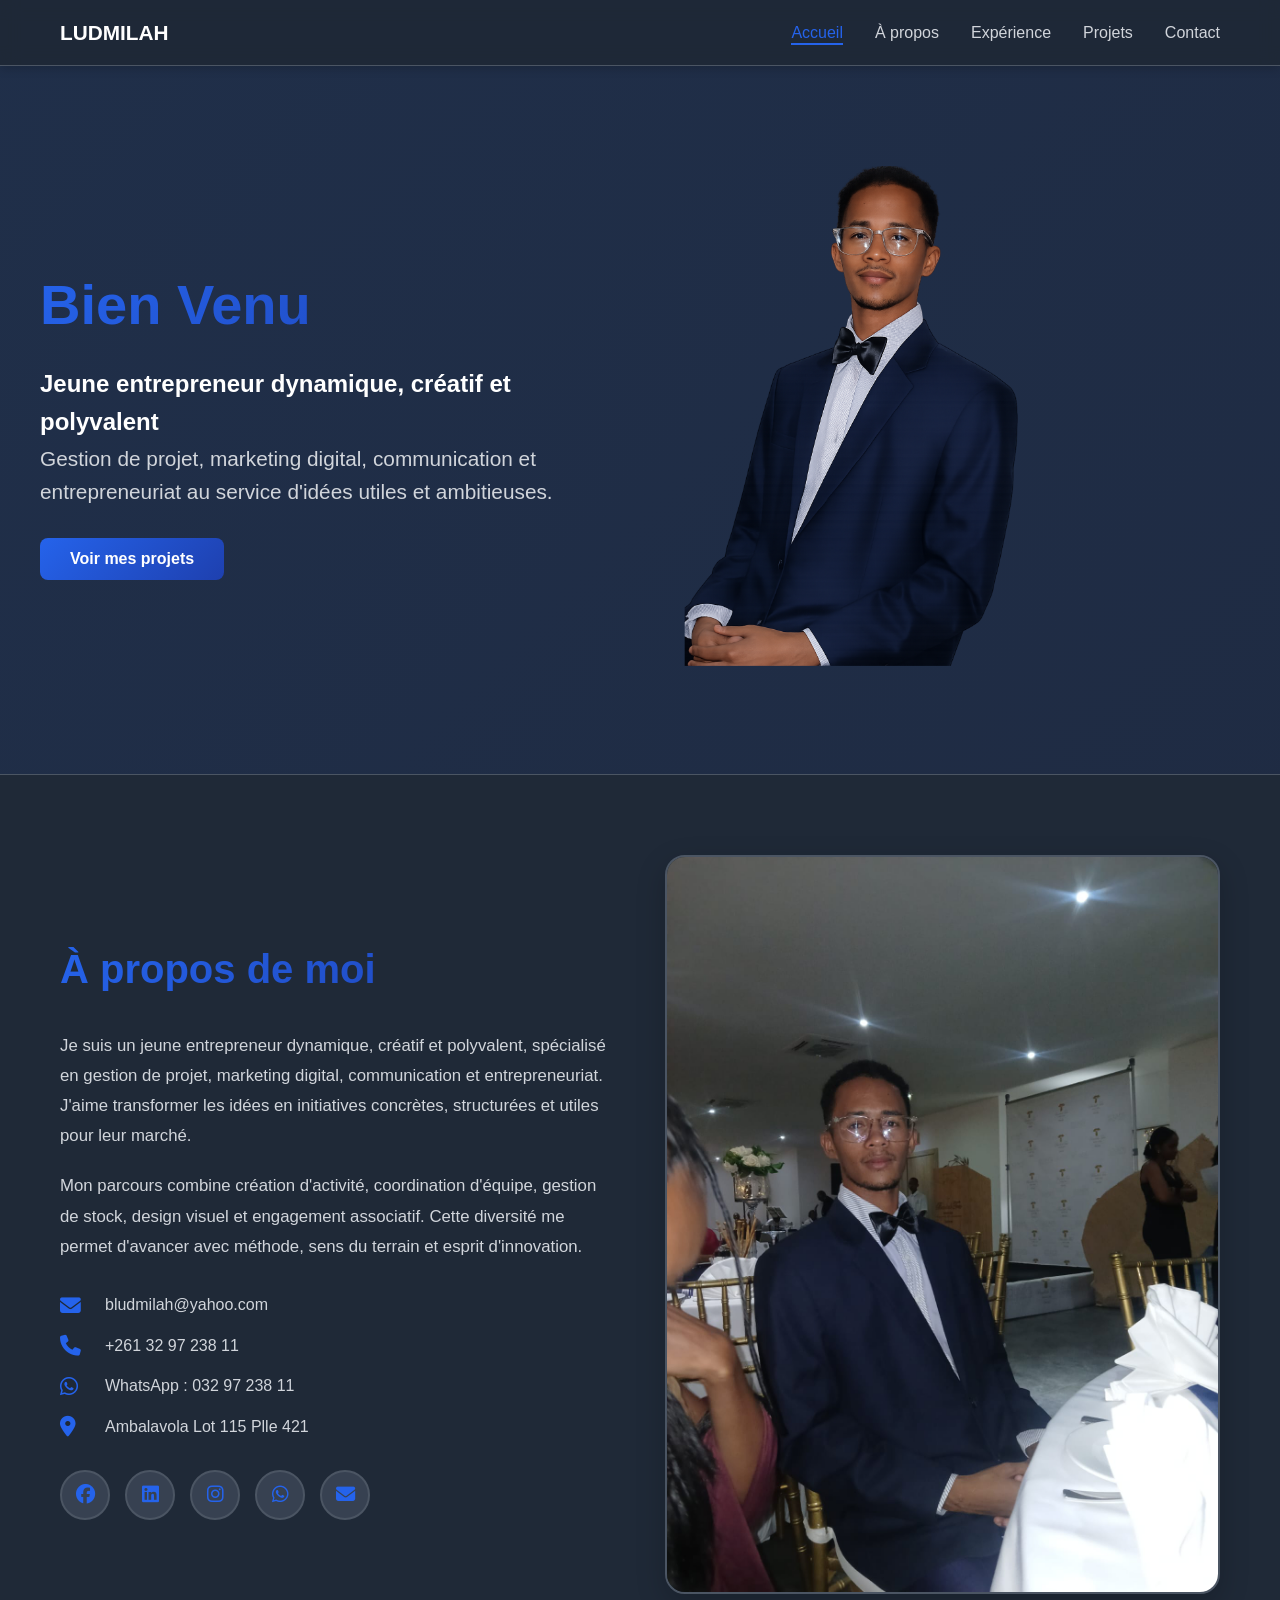
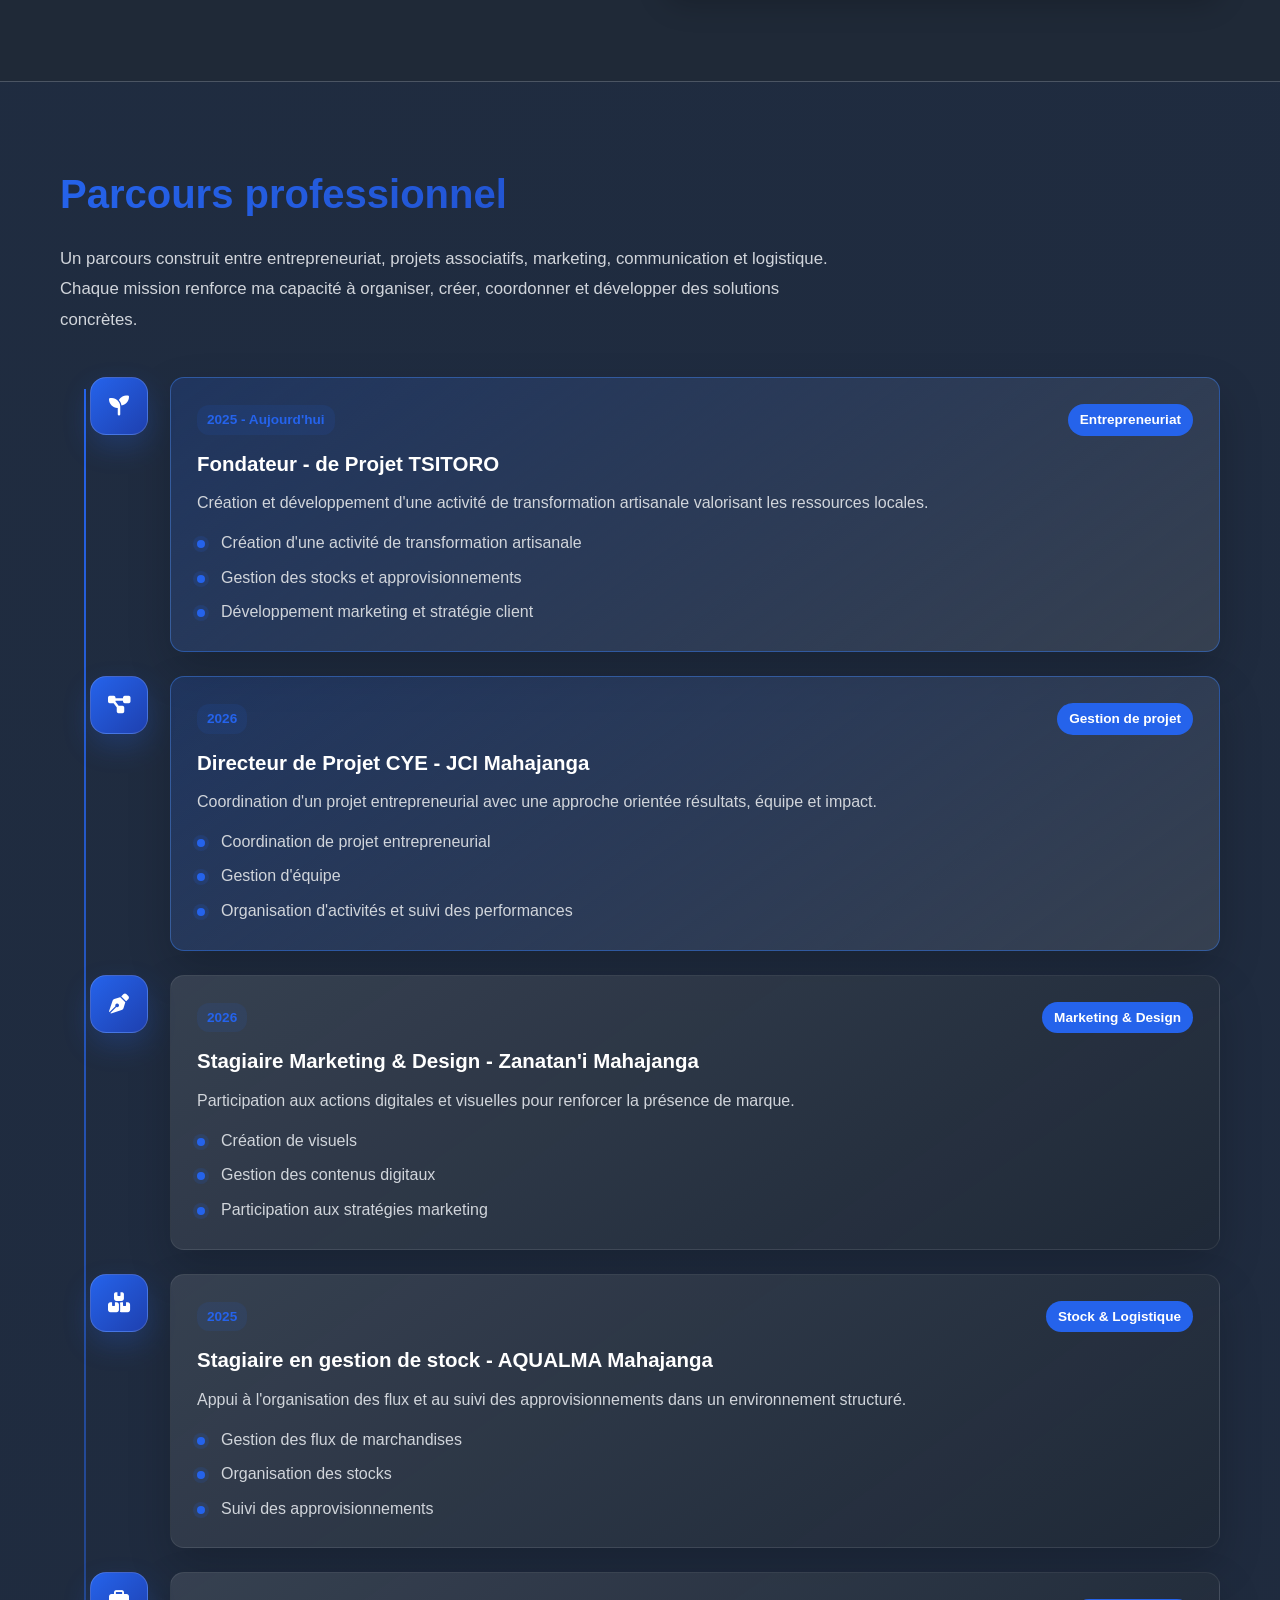
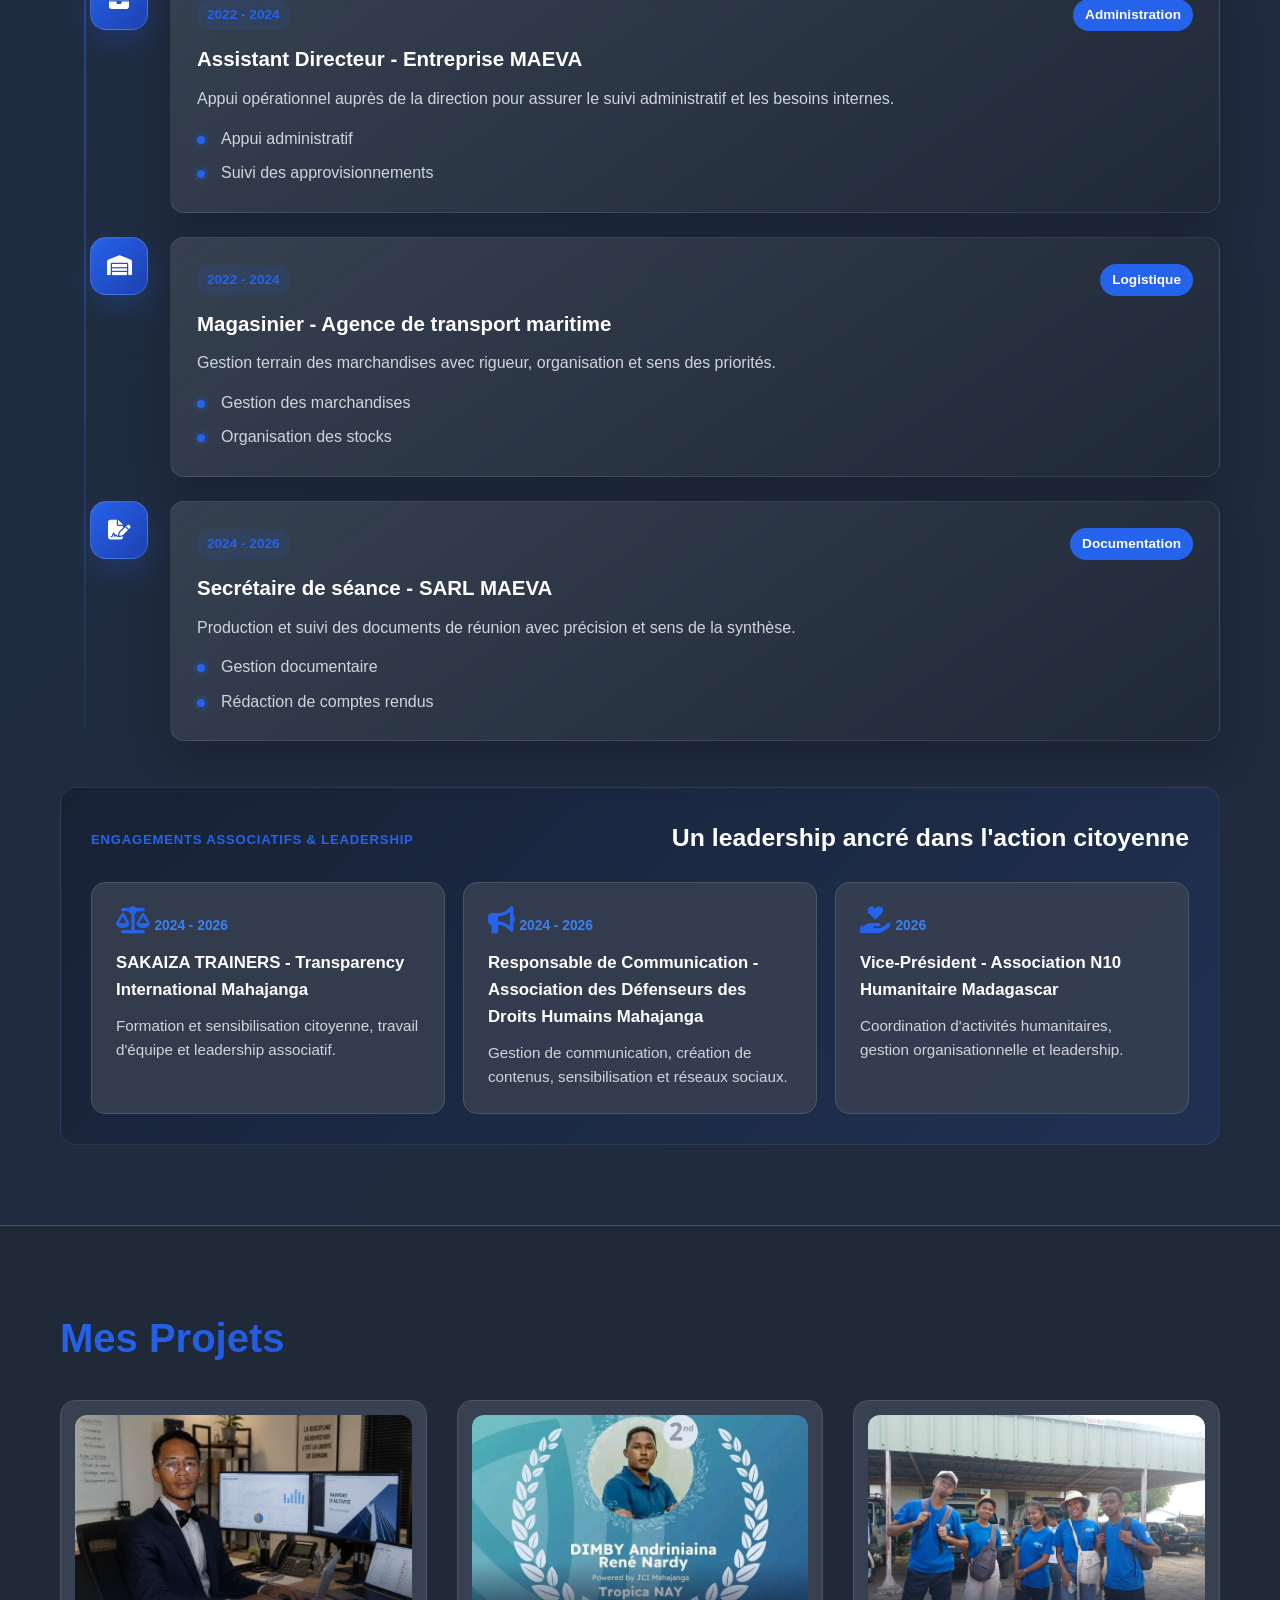
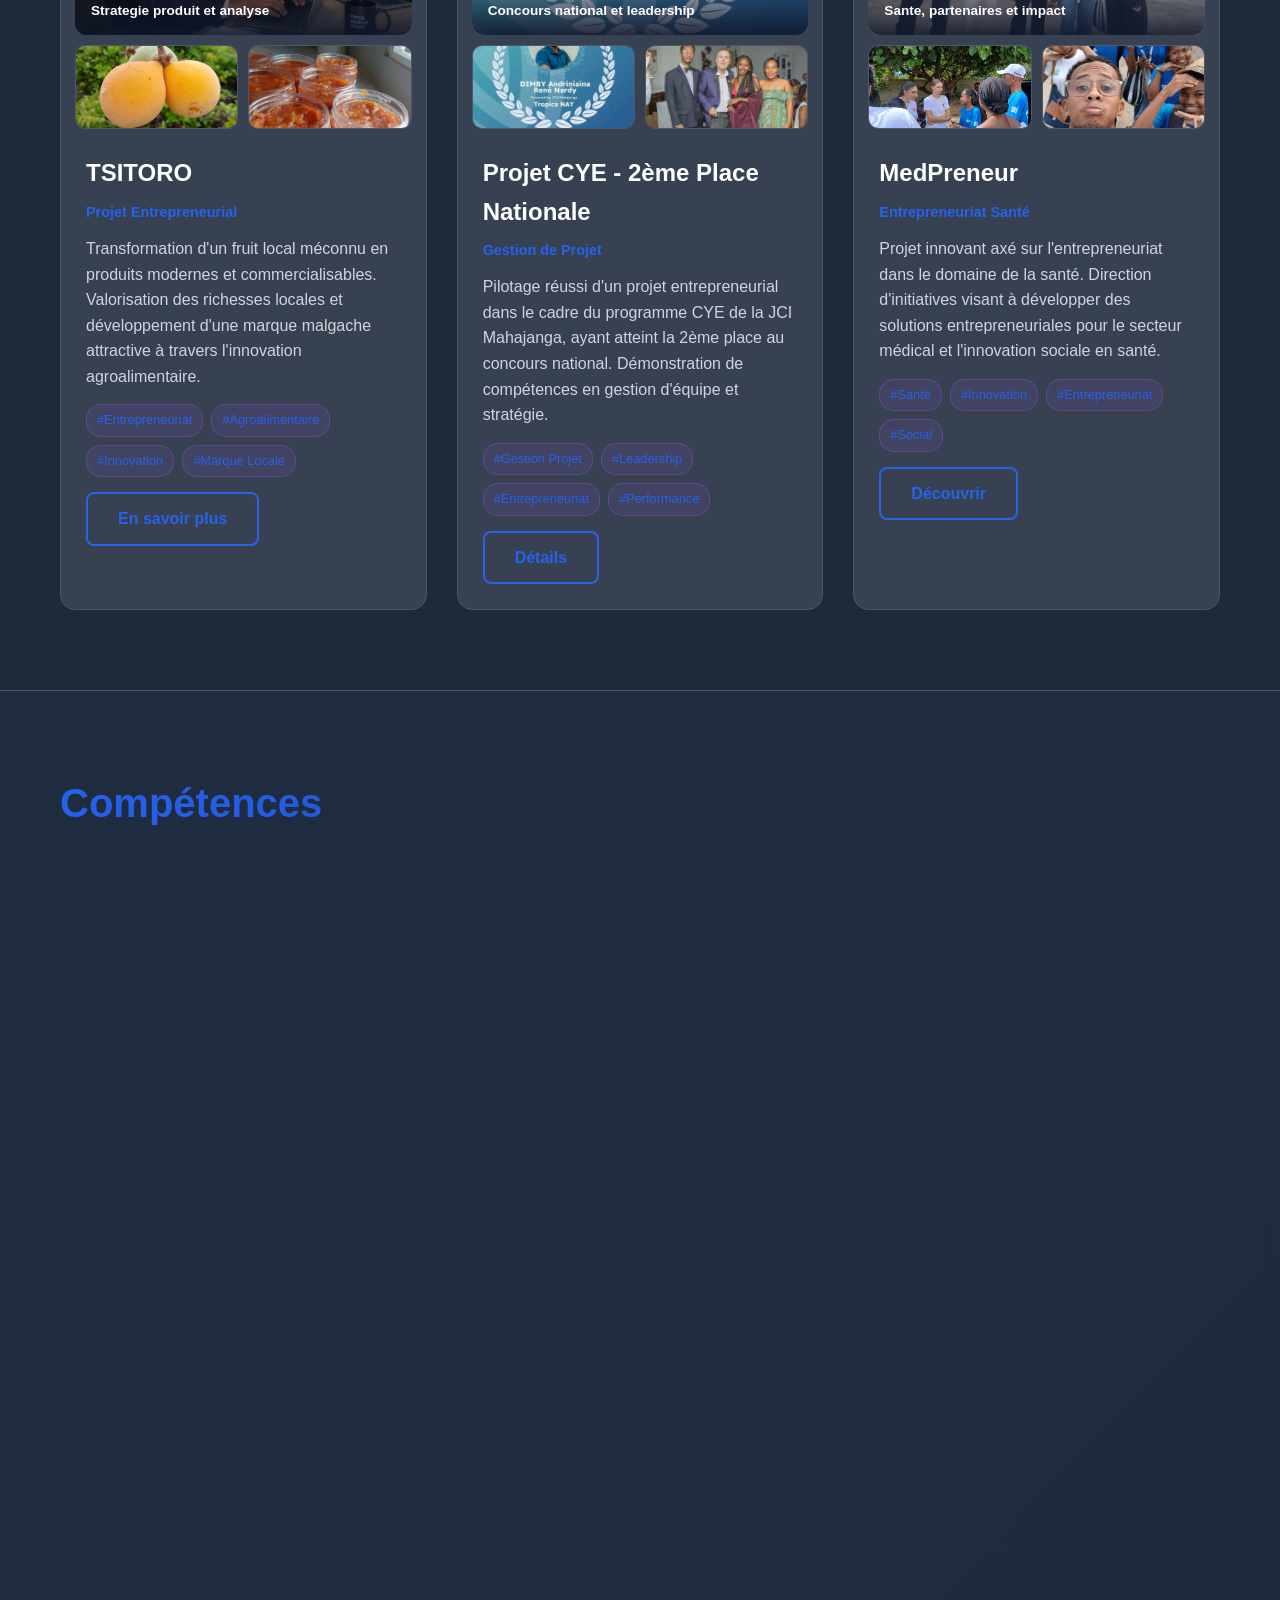
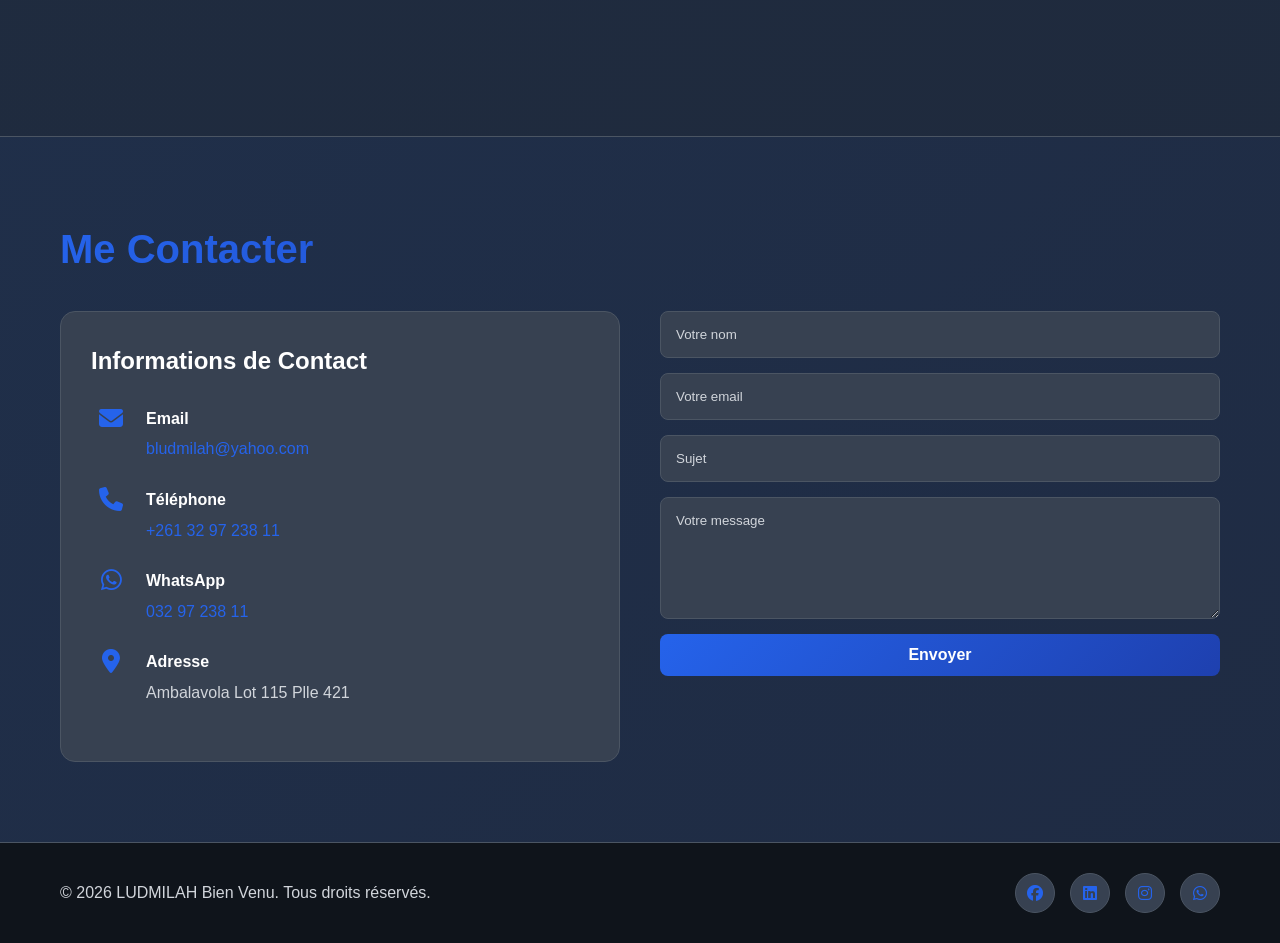
==== commit bc71037c: "update site" ====
--- a/index.html
+++ b/index.html
@@ -3,7 +3,7 @@
 <head>
     <meta charset="UTF-8">
     <meta name="viewport" content="width=device-width, initial-scale=1.0">
-    <title>LUDMILAH Bien Venu </title>
+    <title>Entrepreneuriat & Développement</title>
     <link rel="stylesheet" href="styles.css">
     <link rel="stylesheet" href="https://cdnjs.cloudflare.com/ajax/libs/font-awesome/6.4.0/css/all.min.css">
 </head>
--- a/styles.css
+++ b/styles.css
@@ -142,9 +142,9 @@
 .hero-image img {
     width: 100%;
     max-width: 400px;
-    border-radius: 20px;
+    /* border-radius: 20px;
     box-shadow: var(--shadow);
-    border: 2px solid var(--border-color);
+    border: 2px solid var(--border-color); */
 }
 
 /* ===== Buttons ===== */
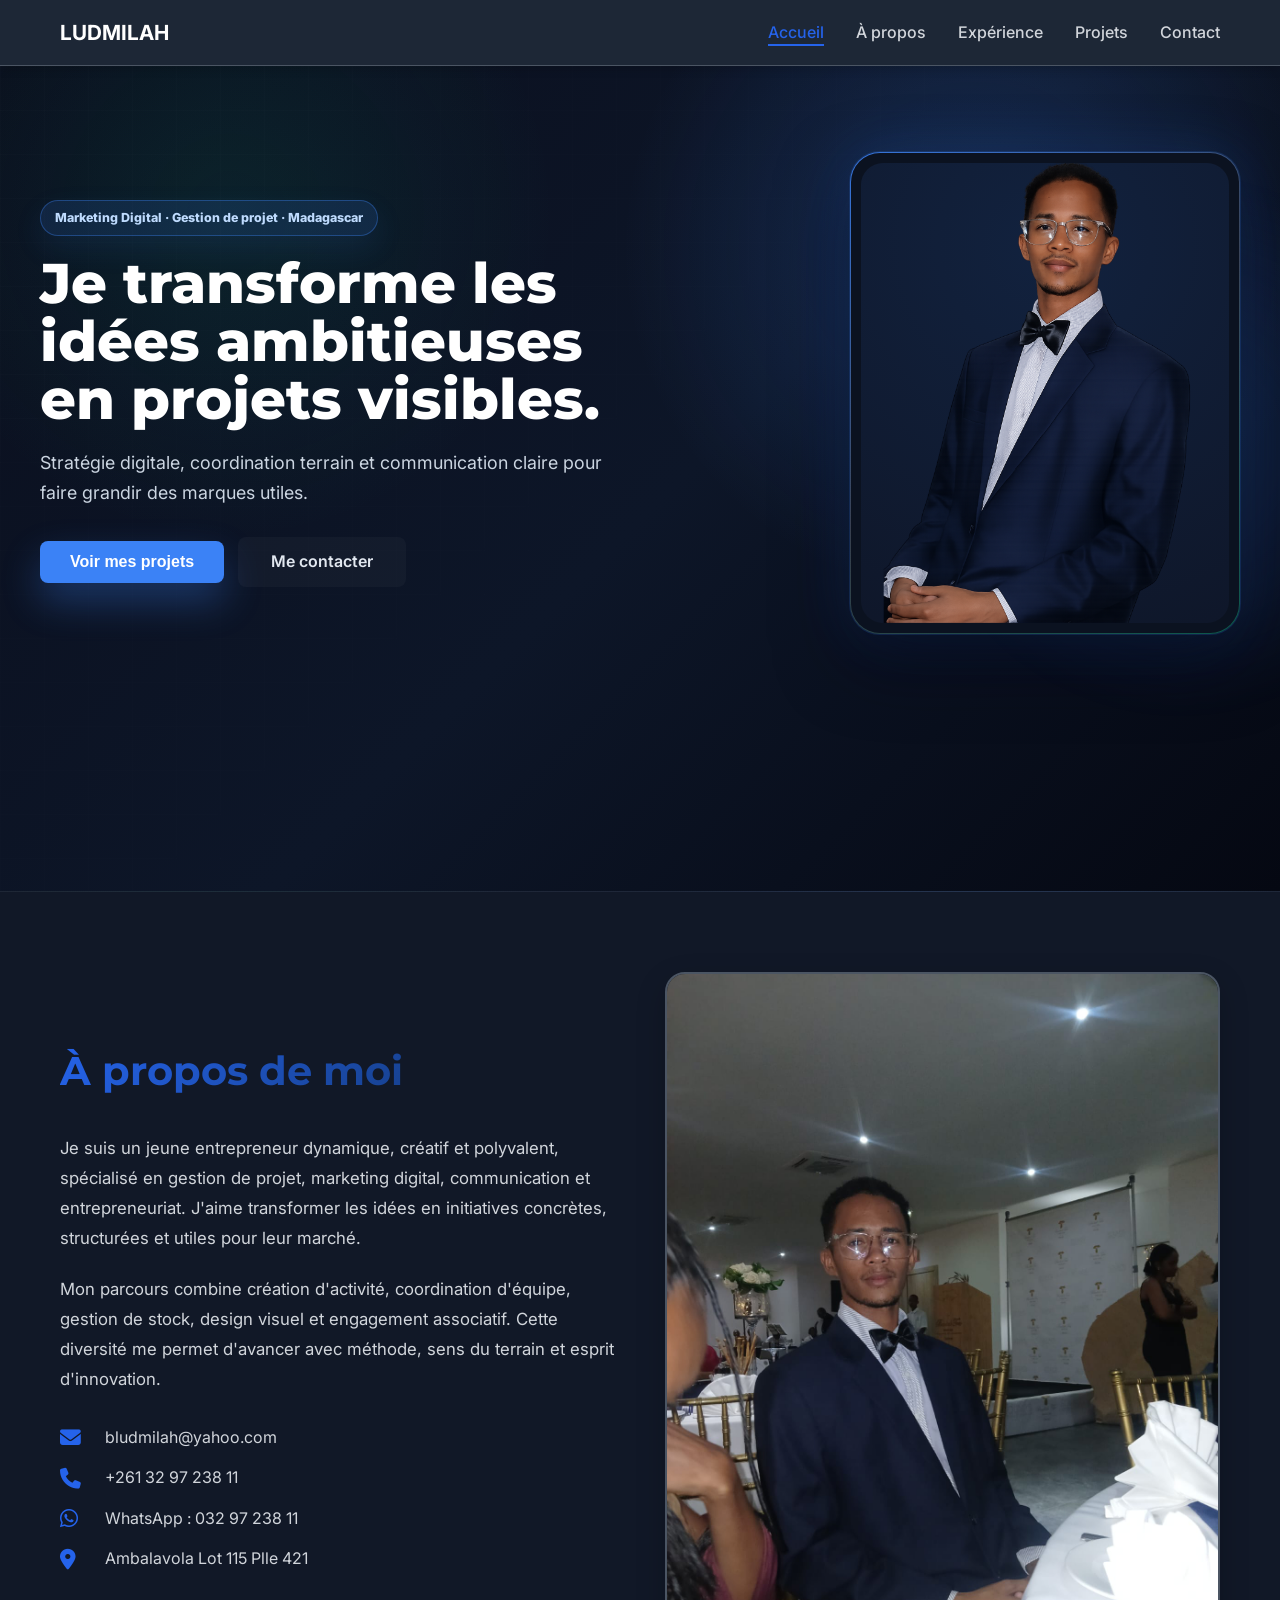
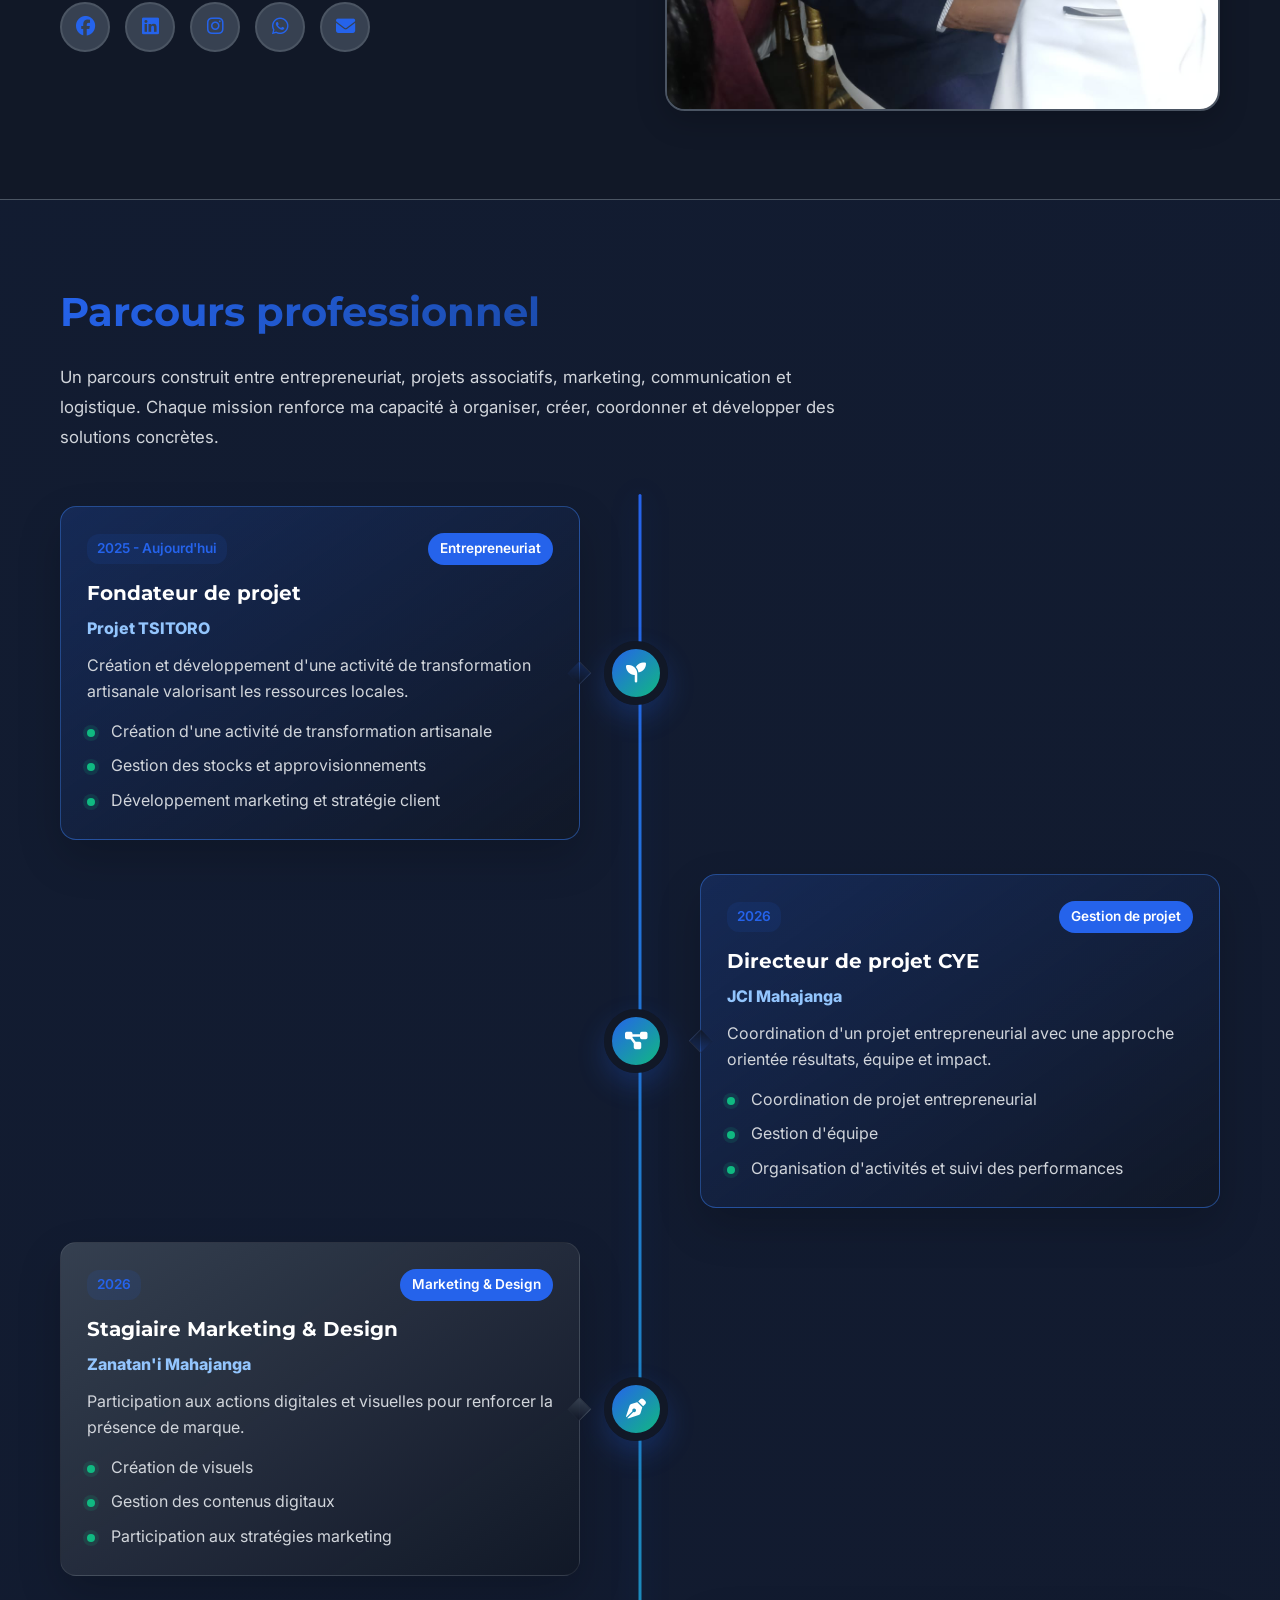
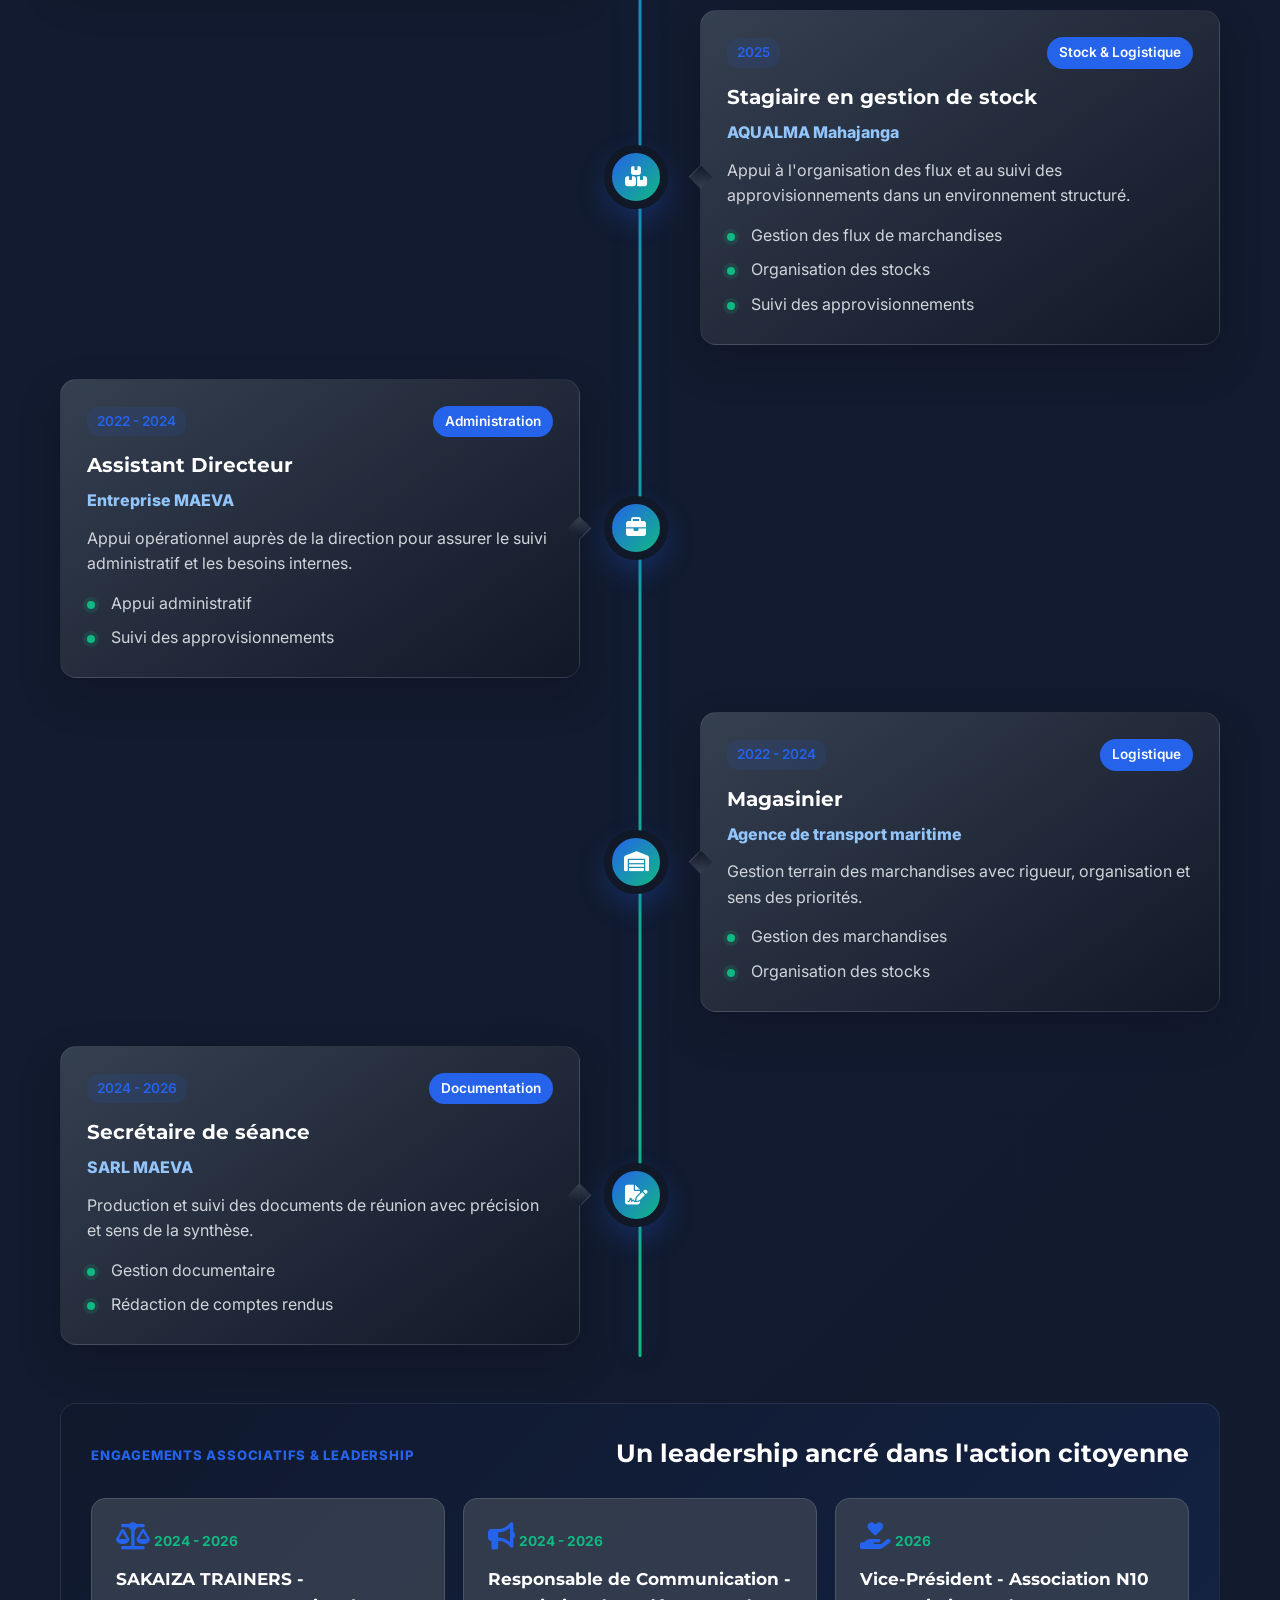
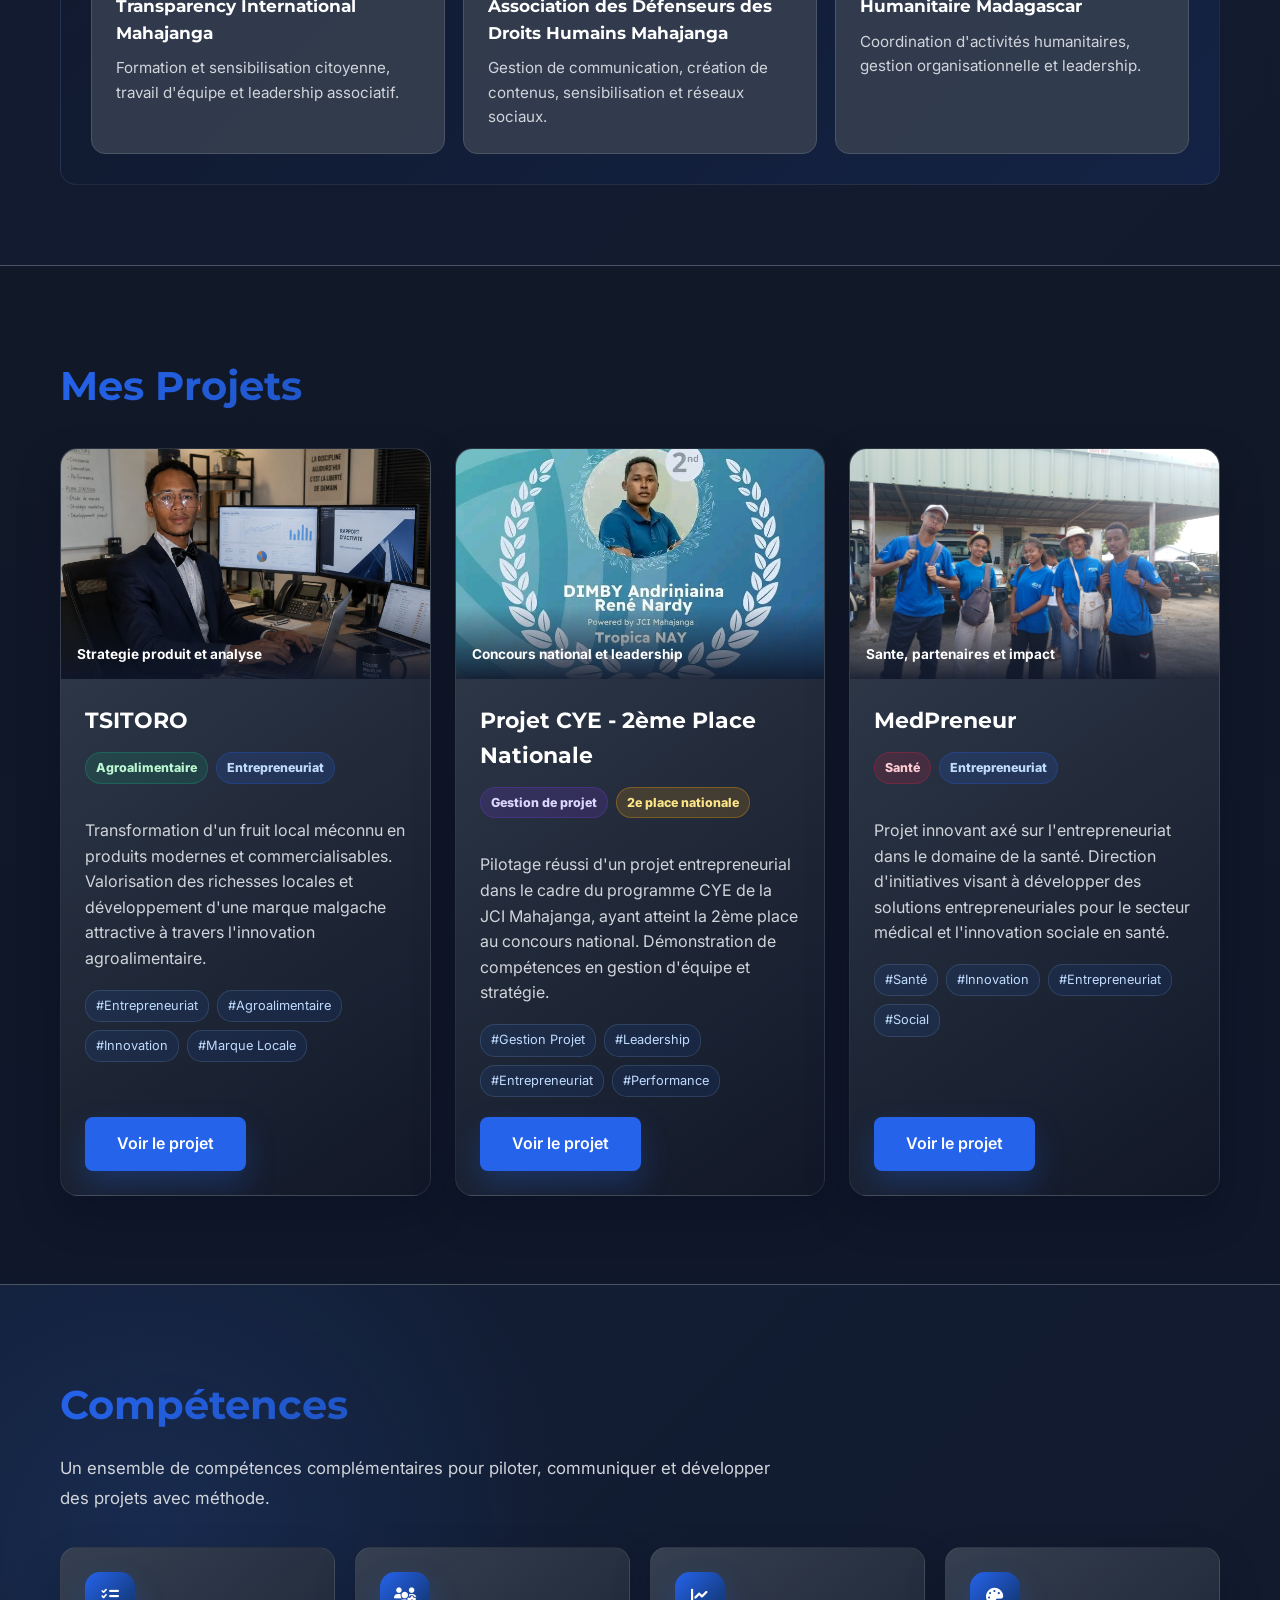
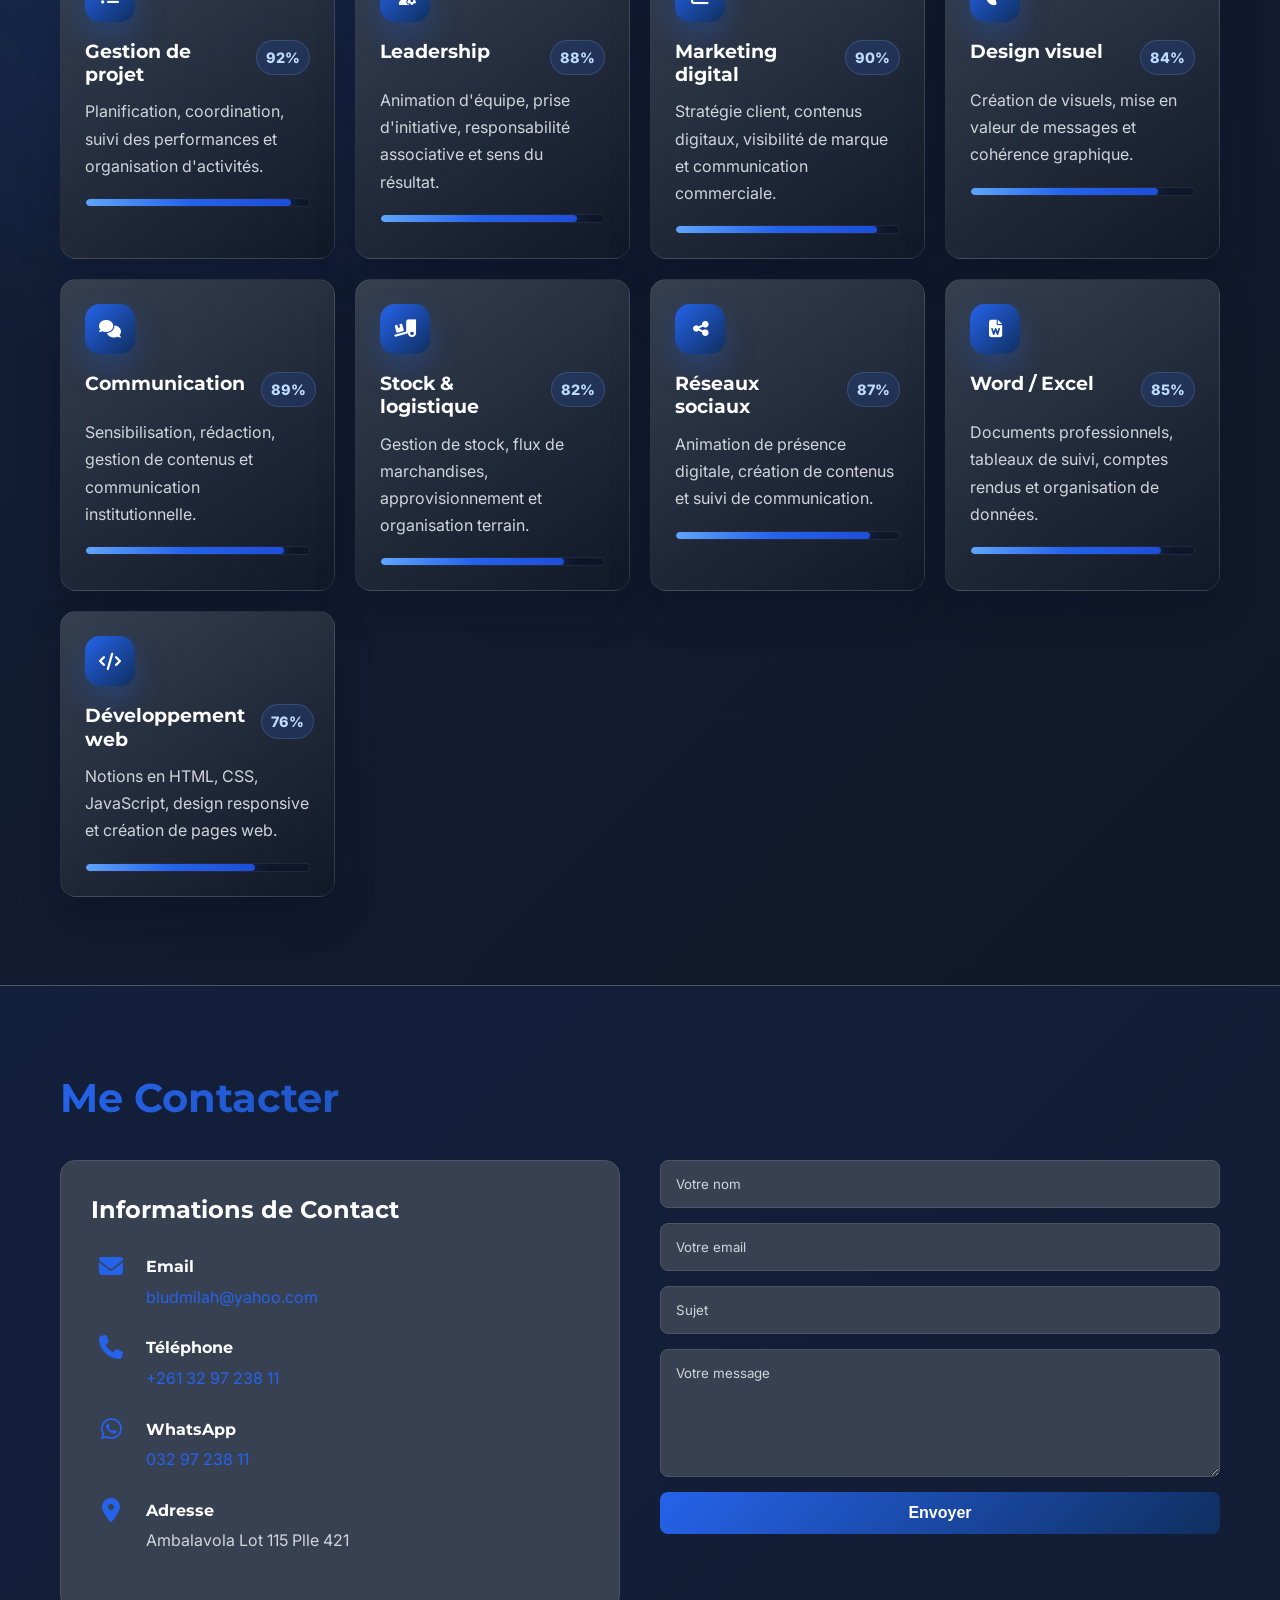
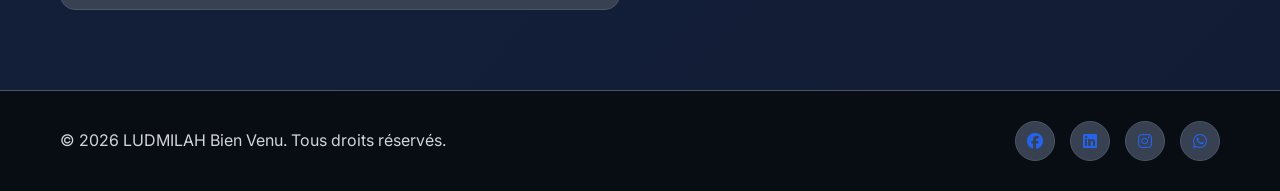
==== commit 04e70a1d: "update site" ====
--- a/index.html
+++ b/index.html
@@ -4,6 +4,12 @@
     <meta charset="UTF-8">
     <meta name="viewport" content="width=device-width, initial-scale=1.0">
     <title>Entrepreneuriat & Développement</title>
+    <meta name="title" content="Entrepreneuriat &amp; Développement">
+    <meta property="og:title" content="Entrepreneuriat &amp; Développement">
+    <meta name="twitter:title" content="Entrepreneuriat &amp; Développement">
+    <link rel="preconnect" href="https://fonts.googleapis.com">
+    <link rel="preconnect" href="https://fonts.gstatic.com" crossorigin>
+    <link href="https://fonts.googleapis.com/css2?family=Inter:wght@400;500;600;700;800&family=Montserrat:wght@700;800;900&display=swap" rel="stylesheet">
     <link rel="stylesheet" href="styles.css">
     <link rel="stylesheet" href="https://cdnjs.cloudflare.com/ajax/libs/font-awesome/6.4.0/css/all.min.css">
 </head>
@@ -34,15 +40,18 @@
     <section id="hero" class="hero">
         <div class="hero-container">
             <div class="hero-content">
-                <h1 class="hero-title">Bien Venu</h1>
-                <h2 class="hero-title">Jeune entrepreneur dynamique, créatif et polyvalent</h2>
-                <p class="hero-subtitle">Gestion de projet, marketing digital, communication et entrepreneuriat au service d'idées utiles et ambitieuses.</p>
-                <button class="btn btn-primary" onclick="document.getElementById('projects').scrollIntoView({behavior: 'smooth'})">
-                    Voir mes projets
-                </button>
+                <span class="hero-kicker">Marketing Digital · Gestion de projet · Madagascar</span>
+                <h1 class="hero-title">Je transforme les idées ambitieuses en projets visibles.</h1>
+                <p class="hero-subtitle">Stratégie digitale, coordination terrain et communication claire pour faire grandir des marques utiles.</p>
+                <div class="hero-actions">
+                    <button class="btn btn-primary hero-cta" onclick="document.getElementById('projects').scrollIntoView({behavior: 'smooth'})">
+                        Voir mes projets
+                    </button>
+                    <a href="#contact" class="btn btn-outline hero-cta">Me contacter</a>
+                </div>
             </div>
             <div class="hero-image">
-                <img src="images/WhatsApp Image 2026-05-12 at 09.45.12.png" alt="LUDMILAH Bien Venu" onerror="this.src='https://via.placeholder.com/300'">
+                <img src="images/WhatsApp Image 2026-05-12 at 09.45.12.png" alt="Portrait de LUDMILAH" onerror="this.src='https://via.placeholder.com/300'">
             </div>
         </div>
     </section>
@@ -127,7 +136,8 @@
                             <span class="timeline-date">2025 - Aujourd'hui</span>
                             <span class="badge">Entrepreneuriat</span>
                         </div>
-                        <h3>Fondateur - de Projet TSITORO </h3>
+                        <h3>Fondateur de projet</h3>
+                        <span class="timeline-company">Projet TSITORO</span>
                         <p>Création et développement d'une activité de transformation artisanale valorisant les ressources locales.</p>
                         <ul>
                             <li>Création d'une activité de transformation artisanale</li>
@@ -144,7 +154,8 @@
                             <span class="timeline-date">2026</span>
                             <span class="badge">Gestion de projet</span>
                         </div>
-                        <h3>Directeur de Projet CYE - JCI Mahajanga</h3>
+                        <h3>Directeur de projet CYE</h3>
+                        <span class="timeline-company">JCI Mahajanga</span>
                         <p>Coordination d'un projet entrepreneurial avec une approche orientée résultats, équipe et impact.</p>
                         <ul>
                             <li>Coordination de projet entrepreneurial</li>
@@ -161,7 +172,8 @@
                             <span class="timeline-date">2026</span>
                             <span class="badge">Marketing & Design</span>
                         </div>
-                        <h3>Stagiaire Marketing & Design - Zanatan'i Mahajanga</h3>
+                        <h3>Stagiaire Marketing & Design</h3>
+                        <span class="timeline-company">Zanatan'i Mahajanga</span>
                         <p>Participation aux actions digitales et visuelles pour renforcer la présence de marque.</p>
                         <ul>
                             <li>Création de visuels</li>
@@ -178,7 +190,8 @@
                             <span class="timeline-date">2025</span>
                             <span class="badge">Stock & Logistique</span>
                         </div>
-                        <h3>Stagiaire en gestion de stock - AQUALMA Mahajanga</h3>
+                        <h3>Stagiaire en gestion de stock</h3>
+                        <span class="timeline-company">AQUALMA Mahajanga</span>
                         <p>Appui à l'organisation des flux et au suivi des approvisionnements dans un environnement structuré.</p>
                         <ul>
                             <li>Gestion des flux de marchandises</li>
@@ -195,7 +208,8 @@
                             <span class="timeline-date">2022 - 2024</span>
                             <span class="badge">Administration</span>
                         </div>
-                        <h3>Assistant Directeur - Entreprise MAEVA</h3>
+                        <h3>Assistant Directeur</h3>
+                        <span class="timeline-company">Entreprise MAEVA</span>
                         <p>Appui opérationnel auprès de la direction pour assurer le suivi administratif et les besoins internes.</p>
                         <ul>
                             <li>Appui administratif</li>
@@ -211,7 +225,8 @@
                             <span class="timeline-date">2022 - 2024</span>
                             <span class="badge">Logistique</span>
                         </div>
-                        <h3>Magasinier - Agence de transport maritime</h3>
+                        <h3>Magasinier</h3>
+                        <span class="timeline-company">Agence de transport maritime</span>
                         <p>Gestion terrain des marchandises avec rigueur, organisation et sens des priorités.</p>
                         <ul>
                             <li>Gestion des marchandises</li>
@@ -227,7 +242,8 @@
                             <span class="timeline-date">2024 - 2026</span>
                             <span class="badge">Documentation</span>
                         </div>
-                        <h3>Secrétaire de séance - SARL MAEVA</h3>
+                        <h3>Secrétaire de séance</h3>
+                        <span class="timeline-company">SARL MAEVA</span>
                         <p>Production et suivi des documents de réunion avec précision et sens de la synthèse.</p>
                         <ul>
                             <li>Gestion documentaire</li>
@@ -285,7 +301,10 @@
                     </div>
                     <div class="project-content">
                         <h3>TSITORO</h3>
-                        <p class="project-category">Projet Entrepreneurial</p>
+                        <div class="project-badges">
+                            <span class="project-badge badge-food">Agroalimentaire</span>
+                            <span class="project-badge badge-business">Entrepreneuriat</span>
+                        </div>
                         <p class="project-description">
                             Transformation d'un fruit local méconnu en produits modernes et commercialisables. 
                             Valorisation des richesses locales et développement d'une marque malgache attractive 
@@ -298,7 +317,7 @@
                             <span>#Marque Locale</span>
                         </div>
                         <a href="project-tsitoro.html" class="btn btn-secondary">
-                            En savoir plus
+                            Voir le projet
                         </a>
                     </div>
                 </div>
@@ -317,7 +336,10 @@
                     </div>
                     <div class="project-content">
                         <h3>Projet CYE - 2ème Place Nationale</h3>
-                        <p class="project-category">Gestion de Projet</p>
+                        <div class="project-badges">
+                            <span class="project-badge badge-project">Gestion de projet</span>
+                            <span class="project-badge badge-award">2e place nationale</span>
+                        </div>
                         <p class="project-description">
                             Pilotage réussi d'un projet entrepreneurial dans le cadre du programme CYE de la JCI Mahajanga, 
                             ayant atteint la 2ème place au concours national. Démonstration de compétences en gestion 
@@ -330,7 +352,7 @@
                             <span>#Performance</span>
                         </div>
                         <a href="project-cye.html" class="btn btn-secondary">
-                            Détails
+                            Voir le projet
                         </a>
                     </div>
                 </div>
@@ -349,7 +371,10 @@
                     </div>
                     <div class="project-content">
                         <h3>MedPreneur</h3>
-                        <p class="project-category">Entrepreneuriat Santé</p>
+                        <div class="project-badges">
+                            <span class="project-badge badge-health">Santé</span>
+                            <span class="project-badge badge-business">Entrepreneuriat</span>
+                        </div>
                         <p class="project-description">
                             Projet innovant axé sur l'entrepreneuriat dans le domaine de la santé. Direction d'initiatives 
                             visant à développer des solutions entrepreneuriales pour le secteur médical et l'innovation 
@@ -362,7 +387,7 @@
                             <span>#Social</span>
                         </div>
                         <a href="project-medpreneur.html" class="btn btn-secondary">
-                            Découvrir
+                            Voir le projet
                         </a>
                     </div>
                 </div>
@@ -374,51 +399,88 @@
     <section class="skills-section">
         <div class="container">
             <h2 class="section-title">Compétences</h2>
+            <p class="skills-intro">Un ensemble de compétences complémentaires pour piloter, communiquer et développer des projets avec méthode.</p>
             <div class="premium-skills">
-                <article class="skill-category">
-                    <i class="fas fa-list-check"></i>
-                    <h3>Gestion de projet</h3>
+                <article class="skill-category" style="--skill-level: 92%;">
+                    <div class="skill-icon"><i class="fas fa-list-check"></i></div>
+                    <div class="skill-card-top">
+                        <h3>Gestion de projet</h3>
+                        <span>92%</span>
+                    </div>
                     <p>Planification, coordination, suivi des performances et organisation d'activités.</p>
-                </article>
-                <article class="skill-category">
-                    <i class="fas fa-users-gear"></i>
-                    <h3>Leadership</h3>
+                    <div class="skill-progress" aria-label="Niveau en gestion de projet"><span></span></div>
+                </article>
+                <article class="skill-category" style="--skill-level: 88%;">
+                    <div class="skill-icon"><i class="fas fa-users-gear"></i></div>
+                    <div class="skill-card-top">
+                        <h3>Leadership</h3>
+                        <span>88%</span>
+                    </div>
                     <p>Animation d'équipe, prise d'initiative, responsabilité associative et sens du résultat.</p>
-                </article>
-                <article class="skill-category">
-                    <i class="fas fa-chart-line"></i>
-                    <h3>Marketing digital</h3>
+                    <div class="skill-progress" aria-label="Niveau en leadership"><span></span></div>
+                </article>
+                <article class="skill-category" style="--skill-level: 90%;">
+                    <div class="skill-icon"><i class="fas fa-chart-line"></i></div>
+                    <div class="skill-card-top">
+                        <h3>Marketing digital</h3>
+                        <span>90%</span>
+                    </div>
                     <p>Stratégie client, contenus digitaux, visibilité de marque et communication commerciale.</p>
-                </article>
-                <article class="skill-category">
-                    <i class="fas fa-palette"></i>
-                    <h3>Design visuel</h3>
+                    <div class="skill-progress" aria-label="Niveau en marketing digital"><span></span></div>
+                </article>
+                <article class="skill-category" style="--skill-level: 84%;">
+                    <div class="skill-icon"><i class="fas fa-palette"></i></div>
+                    <div class="skill-card-top">
+                        <h3>Design visuel</h3>
+                        <span>84%</span>
+                    </div>
                     <p>Création de visuels, mise en valeur de messages et cohérence graphique.</p>
-                </article>
-                <article class="skill-category">
-                    <i class="fas fa-comments"></i>
-                    <h3>Communication</h3>
+                    <div class="skill-progress" aria-label="Niveau en design visuel"><span></span></div>
+                </article>
+                <article class="skill-category" style="--skill-level: 89%;">
+                    <div class="skill-icon"><i class="fas fa-comments"></i></div>
+                    <div class="skill-card-top">
+                        <h3>Communication</h3>
+                        <span>89%</span>
+                    </div>
                     <p>Sensibilisation, rédaction, gestion de contenus et communication institutionnelle.</p>
-                </article>
-                <article class="skill-category">
-                    <i class="fas fa-truck-ramp-box"></i>
-                    <h3>Stock & logistique</h3>
+                    <div class="skill-progress" aria-label="Niveau en communication"><span></span></div>
+                </article>
+                <article class="skill-category" style="--skill-level: 82%;">
+                    <div class="skill-icon"><i class="fas fa-truck-ramp-box"></i></div>
+                    <div class="skill-card-top">
+                        <h3>Stock & logistique</h3>
+                        <span>82%</span>
+                    </div>
                     <p>Gestion de stock, flux de marchandises, approvisionnement et organisation terrain.</p>
-                </article>
-                <article class="skill-category">
-                    <i class="fas fa-share-nodes"></i>
-                    <h3>Réseaux sociaux</h3>
+                    <div class="skill-progress" aria-label="Niveau en stock et logistique"><span></span></div>
+                </article>
+                <article class="skill-category" style="--skill-level: 87%;">
+                    <div class="skill-icon"><i class="fas fa-share-nodes"></i></div>
+                    <div class="skill-card-top">
+                        <h3>Réseaux sociaux</h3>
+                        <span>87%</span>
+                    </div>
                     <p>Animation de présence digitale, création de contenus et suivi de communication.</p>
-                </article>
-                <article class="skill-category">
-                    <i class="fas fa-file-word"></i>
-                    <h3>Word / Excel</h3>
+                    <div class="skill-progress" aria-label="Niveau en réseaux sociaux"><span></span></div>
+                </article>
+                <article class="skill-category" style="--skill-level: 85%;">
+                    <div class="skill-icon"><i class="fas fa-file-word"></i></div>
+                    <div class="skill-card-top">
+                        <h3>Word / Excel</h3>
+                        <span>85%</span>
+                    </div>
                     <p>Documents professionnels, tableaux de suivi, comptes rendus et organisation de données.</p>
-                </article>
-                <article class="skill-category">
-                    <i class="fas fa-code"></i>
-                    <h3>Développement web</h3>
+                    <div class="skill-progress" aria-label="Niveau en Word et Excel"><span></span></div>
+                </article>
+                <article class="skill-category" style="--skill-level: 76%;">
+                    <div class="skill-icon"><i class="fas fa-code"></i></div>
+                    <div class="skill-card-top">
+                        <h3>Développement web</h3>
+                        <span>76%</span>
+                    </div>
                     <p>Notions en HTML, CSS, JavaScript, design responsive et création de pages web.</p>
+                    <div class="skill-progress" aria-label="Niveau en développement web"><span></span></div>
                 </article>
             </div>
         </div>
--- a/styles.css
+++ b/styles.css
@@ -1,15 +1,17 @@
 /* ===== Variables CSS ===== */
 :root {
     --primary-color: #2563eb;
-    --secondary-color: #1e40af;
-    --accent-color: #3b82f6;
-    --dark-bg: #1f2937;
+    --secondary-color: #0f2f5f;
+    --accent-color: #10b981;
+    --dark-bg: #111827;
     --card-bg: #374151;
     --light-bg: #f3f4f6;
     --text-primary: #ffffff;
     --text-secondary: #d1d5db;
     --border-color: #4b5563;
     --shadow: 0 10px 30px rgba(0, 0, 0, 0.2);
+    --font-heading: 'Montserrat', 'Segoe UI', sans-serif;
+    --font-body: 'Inter', 'Segoe UI', Tahoma, Geneva, Verdana, sans-serif;
 }
 
 /* ===== Reset & Global Styles ===== */
@@ -24,10 +26,18 @@
 }
 
 body {
-    font-family: 'Segoe UI', Tahoma, Geneva, Verdana, sans-serif;
+    font-family: var(--font-body);
     background-color: var(--dark-bg);
     color: var(--text-primary);
     line-height: 1.6;
+}
+
+h1,
+h2,
+h3,
+h4 {
+    font-family: var(--font-heading);
+    letter-spacing: 0;
 }
 
 .container {
@@ -109,42 +119,150 @@
 
 /* ===== Hero Section ===== */
 .hero {
-    padding: 100px 20px;
-    background: linear-gradient(135deg, rgba(37, 99, 235, 0.1), rgba(30, 64, 175, 0.1));
-    border-bottom: 1px solid var(--border-color);
+    position: relative;
+    overflow: hidden;
+    min-height: calc(100vh - 74px);
+    padding: 86px 20px 78px;
+    background:
+        radial-gradient(circle at 76% 22%, rgba(59, 130, 246, 0.22), transparent 30%),
+        radial-gradient(circle at 18% 18%, rgba(16, 185, 129, 0.1), transparent 26%),
+        linear-gradient(135deg, #0a0f1e 0%, #0d1628 52%, #050812 100%);
+    border-bottom: 1px solid rgba(148, 163, 184, 0.14);
+}
+
+.hero::before {
+    content: '';
+    position: absolute;
+    inset: 0;
+    background-image:
+        linear-gradient(rgba(255, 255, 255, 0.035) 1px, transparent 1px),
+        linear-gradient(90deg, rgba(255, 255, 255, 0.035) 1px, transparent 1px);
+    background-size: 44px 44px;
+    mask-image: linear-gradient(135deg, rgba(0, 0, 0, 0.95), transparent 78%);
+    opacity: 0.34;
+    pointer-events: none;
+}
+
+.hero::after {
+    content: '';
+    position: absolute;
+    width: 560px;
+    height: 560px;
+    right: -180px;
+    top: 12%;
+    border-radius: 50%;
+    background: radial-gradient(circle, rgba(59, 130, 246, 0.18), transparent 68%);
+    filter: blur(10px);
+    pointer-events: none;
 }
 
 .hero-container {
+    position: relative;
+    z-index: 1;
     max-width: 1200px;
     margin: 0 auto;
     display: grid;
-    grid-template-columns: 1fr 1fr;
-    gap: 40px;
+    grid-template-columns: minmax(0, 1.08fr) minmax(320px, 0.92fr);
+    gap: 54px;
     align-items: center;
 }
 
-.hero-content h1 {
-    font-size: 3.5rem;
-    font-weight: 700;
-    margin-bottom: 15px;
-    background: linear-gradient(135deg, var(--primary-color), var(--secondary-color));
-    -webkit-background-clip: text;
-    -webkit-text-fill-color: transparent;
-    background-clip: text;
+.hero-content {
+    max-width: 680px;
+}
+
+.hero-kicker {
+    display: inline-flex;
+    align-items: center;
+    width: fit-content;
+    min-height: 36px;
+    padding: 7px 14px;
+    margin-bottom: 18px;
+    color: #bfdbfe;
+    font-size: 0.78rem;
+    font-weight: 800;
+    letter-spacing: 0;
+    background: rgba(59, 130, 246, 0.14);
+    border: 1px solid rgba(59, 130, 246, 0.36);
+    border-radius: 999px;
+    box-shadow: 0 12px 30px rgba(59, 130, 246, 0.1);
+}
+
+.hero-title {
+    max-width: 720px;
+    color: #ffffff;
+    font-size: clamp(2.35rem, 5vw, 3.5rem);
+    font-weight: 800;
+    line-height: 1.04;
+    margin-bottom: 20px;
 }
 
 .hero-subtitle {
-    font-size: 1.3rem;
-    color: var(--text-secondary);
+    max-width: 580px;
+    font-size: clamp(1rem, 1.5vw, 1.12rem);
+    color: #cbd5e1;
     margin-bottom: 30px;
+    line-height: 1.65;
+}
+
+.hero-actions {
+    display: flex;
+    align-items: center;
+    gap: 14px;
+    flex-wrap: wrap;
+}
+
+.hero-cta {
+    min-width: 168px;
+    text-align: center;
+}
+
+.hero .btn-primary {
+    background: #3b82f6;
+    color: #ffffff;
+    box-shadow: 0 18px 38px rgba(59, 130, 246, 0.32);
+}
+
+.hero .btn-primary:hover {
+    background: #2563eb;
+    box-shadow: 0 20px 42px rgba(59, 130, 246, 0.42);
+}
+
+.btn-outline {
+    background: rgba(255, 255, 255, 0.03);
+    border: 1px solid rgba(203, 213, 225, 0.38);
+    color: #e2e8f0;
+}
+
+.btn-outline:hover {
+    background: rgba(59, 130, 246, 0.12);
+    border-color: rgba(59, 130, 246, 0.72);
+    color: #ffffff;
+    transform: translateY(-3px);
+}
+
+.hero-image {
+    justify-self: end;
+    width: min(100%, 390px);
+    padding: 10px;
+    border-radius: 30px;
+    background:
+        linear-gradient(#0b1220, #0b1220) padding-box,
+        linear-gradient(145deg, rgba(59, 130, 246, 0.86), rgba(255, 255, 255, 0.18), rgba(16, 185, 129, 0.42)) border-box;
+    border: 1px solid transparent;
+    box-shadow:
+        0 0 0 1px rgba(59, 130, 246, 0.16),
+        0 26px 70px rgba(2, 6, 23, 0.52),
+        0 0 58px rgba(59, 130, 246, 0.2);
 }
 
 .hero-image img {
     width: 100%;
-    max-width: 400px;
-    /* border-radius: 20px;
-    box-shadow: var(--shadow);
-    border: 2px solid var(--border-color); */
+    max-height: 520px;
+    object-fit: contain;
+    border-radius: 22px;
+    display: block;
+    background: radial-gradient(circle at 50% 18%, rgba(59, 130, 246, 0.14), rgba(15, 23, 42, 0.94));
 }
 
 /* ===== Buttons ===== */
@@ -167,7 +285,7 @@
 
 .btn-primary:hover {
     transform: translateY(-3px);
-    box-shadow: 0 10px 20px rgba(168, 85, 247, 0.3);
+    box-shadow: 0 10px 20px rgba(37, 99, 235, 0.36);
 }
 
 .btn-secondary {
@@ -329,39 +447,61 @@
 
 .experience-timeline {
     position: relative;
-    display: grid;
-    gap: 24px;
-    padding-left: 30px;
+    display: flex;
+    flex-direction: column;
+    gap: 34px;
+    padding: 12px 0;
 }
 
 .experience-timeline::before {
     content: '';
     position: absolute;
-    top: 12px;
-    bottom: 12px;
-    left: 24px;
-    width: 2px;
-    background: linear-gradient(180deg, var(--primary-color), rgba(59, 130, 246, 0.1));
+    top: 0;
+    bottom: 0;
+    left: 50%;
+    width: 3px;
+    border-radius: 999px;
+    background: linear-gradient(180deg, var(--primary-color), var(--accent-color));
+    transform: translateX(-50%);
+    box-shadow: 0 0 28px rgba(37, 99, 235, 0.3);
 }
 
 .timeline-card {
     position: relative;
     display: grid;
-    grid-template-columns: 58px 1fr;
-    gap: 22px;
-    align-items: start;
+    grid-template-columns: minmax(0, 1fr) 72px minmax(0, 1fr);
+    gap: 24px;
+    align-items: center;
+}
+
+.timeline-card:nth-child(odd) .timeline-icon {
+    grid-column: 2;
+}
+
+.timeline-card:nth-child(odd) .timeline-body {
+    grid-column: 1;
+    grid-row: 1;
+}
+
+.timeline-card:nth-child(even) .timeline-icon {
+    grid-column: 2;
+}
+
+.timeline-card:nth-child(even) .timeline-body {
+    grid-column: 3;
+    grid-row: 1;
 }
 
 .timeline-icon {
-    width: 58px;
-    height: 58px;
-    border-radius: 16px;
+    width: 64px;
+    height: 64px;
+    border-radius: 50%;
     display: flex;
     align-items: center;
     justify-content: center;
     color: white;
-    background: linear-gradient(135deg, var(--primary-color), var(--secondary-color));
-    border: 1px solid rgba(255, 255, 255, 0.16);
+    background: linear-gradient(135deg, var(--primary-color), var(--accent-color));
+    border: 8px solid var(--dark-bg);
     box-shadow: 0 12px 28px rgba(37, 99, 235, 0.24);
     position: relative;
     z-index: 1;
@@ -372,17 +512,39 @@
 }
 
 .timeline-body {
-    background: linear-gradient(145deg, rgba(55, 65, 81, 0.98), rgba(31, 41, 55, 0.92));
+    position: relative;
+    background: linear-gradient(145deg, rgba(55, 65, 81, 0.96), rgba(17, 24, 39, 0.92));
     border: 1px solid rgba(255, 255, 255, 0.08);
-    border-radius: 14px;
+    border-radius: 16px;
     padding: 26px;
     box-shadow: 0 18px 44px rgba(0, 0, 0, 0.18);
     transition: transform 0.3s ease, border-color 0.3s ease, box-shadow 0.3s ease;
 }
 
+.timeline-body::before {
+    content: '';
+    position: absolute;
+    top: 50%;
+    width: 16px;
+    height: 16px;
+    background: inherit;
+    border-top: 1px solid rgba(255, 255, 255, 0.08);
+    border-right: 1px solid rgba(255, 255, 255, 0.08);
+    transform: translateY(-50%) rotate(45deg);
+}
+
+.timeline-card:nth-child(odd) .timeline-body::before {
+    right: -9px;
+}
+
+.timeline-card:nth-child(even) .timeline-body::before {
+    left: -9px;
+    transform: translateY(-50%) rotate(225deg);
+}
+
 .timeline-card.featured .timeline-body {
     border-color: rgba(59, 130, 246, 0.45);
-    background: linear-gradient(145deg, rgba(37, 99, 235, 0.18), rgba(55, 65, 81, 0.96));
+    background: linear-gradient(145deg, rgba(37, 99, 235, 0.2), rgba(17, 24, 39, 0.94));
 }
 
 .timeline-card:hover .timeline-body {
@@ -402,8 +564,15 @@
 
 .timeline-body h3 {
     font-size: 1.28rem;
-    margin-bottom: 10px;
+    margin-bottom: 6px;
     color: var(--text-primary);
+}
+
+.timeline-company {
+    display: inline-block;
+    color: #93c5fd;
+    font-weight: 800;
+    margin-bottom: 12px;
 }
 
 .timeline-body p {
@@ -431,8 +600,8 @@
     width: 8px;
     height: 8px;
     border-radius: 50%;
-    background: var(--primary-color);
-    box-shadow: 0 0 0 4px rgba(37, 99, 235, 0.14);
+    background: var(--accent-color);
+    box-shadow: 0 0 0 4px rgba(16, 185, 129, 0.14);
 }
 
 .leadership-panel {
@@ -528,32 +697,37 @@
 
 /* ===== Projects Section ===== */
 .projects {
-    padding: 80px 20px;
-    background-color: var(--dark-bg);
+    padding: 88px 20px;
+    background:
+        linear-gradient(180deg, rgba(17, 24, 39, 1), rgba(15, 23, 42, 0.96)),
+        var(--dark-bg);
 }
 
 .projects-grid {
     display: grid;
-    grid-template-columns: repeat(auto-fit, minmax(350px, 1fr));
-    gap: 30px;
+    grid-template-columns: repeat(3, minmax(0, 1fr));
+    gap: 24px;
 }
 
 .project-card {
-    background: var(--card-bg);
-    border-radius: 15px;
+    display: flex;
+    flex-direction: column;
+    background: linear-gradient(145deg, rgba(55, 65, 81, 0.96), rgba(17, 24, 39, 0.92));
+    border-radius: 18px;
     overflow: hidden;
-    border: 1px solid var(--border-color);
-    transition: all 0.3s ease;
+    border: 1px solid rgba(255, 255, 255, 0.08);
+    box-shadow: 0 18px 44px rgba(2, 6, 23, 0.22);
+    transition: transform 0.3s ease, border-color 0.3s ease, box-shadow 0.3s ease;
 }
 
 .project-card:hover {
-    transform: translateY(-10px);
-    box-shadow: var(--shadow);
-    border-color: var(--primary-color);
+    transform: translateY(-8px);
+    box-shadow: 0 26px 58px rgba(2, 6, 23, 0.36);
+    border-color: rgba(59, 130, 246, 0.5);
 }
 
 .project-media {
-    padding: 14px 14px 0;
+    padding: 0;
 }
 
 .project-image {
@@ -561,12 +735,12 @@
     width: 100%;
     overflow: hidden;
     margin: 0;
-    border-radius: 12px;
+    border-radius: 0;
     background: rgba(15, 23, 42, 0.55);
 }
 
 .project-image-main {
-    height: 220px;
+    height: 230px;
 }
 
 .project-image img,
@@ -591,7 +765,7 @@
 }
 
 .project-gallery {
-    display: grid;
+    display: none;
     grid-template-columns: repeat(2, minmax(0, 1fr));
     gap: 10px;
     margin-top: 10px;
@@ -610,12 +784,16 @@
 }
 
 .project-card .project-content {
-    padding: 25px;
+    display: flex;
+    flex: 1;
+    flex-direction: column;
+    padding: 24px;
 }
 
 .project-content h3 {
-    font-size: 1.5rem;
-    margin-bottom: 8px;
+    font-size: 1.35rem;
+    margin-bottom: 14px;
+    color: var(--text-primary);
 }
 
 .project-category {
@@ -625,33 +803,109 @@
     margin-bottom: 12px;
 }
 
-.project-description {
-    color: var(--text-secondary);
-    margin-bottom: 15px;
-    line-height: 1.6;
-}
-
-.project-tags {
+.project-badges {
     display: flex;
     flex-wrap: wrap;
     gap: 8px;
-    margin-bottom: 15px;
+    margin-bottom: 14px;
+}
+
+.project-badges .project-badge {
+    display: inline-flex;
+    align-items: center;
+    min-height: 28px;
+    padding: 5px 10px;
+    border-radius: 999px;
+    font-size: 0.78rem;
+    font-weight: 800;
+    border: 1px solid transparent;
+}
+
+.project-badges .badge-food {
+    color: #bbf7d0;
+    background: rgba(16, 185, 129, 0.14);
+    border-color: rgba(16, 185, 129, 0.28);
+}
+
+.project-badges .badge-business {
+    color: #bfdbfe;
+    background: rgba(37, 99, 235, 0.16);
+    border-color: rgba(37, 99, 235, 0.28);
+}
+
+.project-badges .badge-project {
+    color: #ddd6fe;
+    background: rgba(124, 58, 237, 0.16);
+    border-color: rgba(124, 58, 237, 0.28);
+}
+
+.project-badges .badge-award {
+    color: #fde68a;
+    background: rgba(245, 158, 11, 0.16);
+    border-color: rgba(245, 158, 11, 0.32);
+}
+
+.project-badges .badge-health {
+    color: #fecdd3;
+    background: rgba(225, 29, 72, 0.16);
+    border-color: rgba(225, 29, 72, 0.28);
+}
+
+.project-description {
+    color: var(--text-secondary);
+    margin-bottom: 18px;
+    line-height: 1.6;
+}
+
+.project-tags {
+    display: flex;
+    flex-wrap: wrap;
+    gap: 8px;
+    margin-bottom: 20px;
 }
 
 .project-tags span {
-    background: rgba(168, 85, 247, 0.1);
-    color: var(--primary-color);
+    background: rgba(37, 99, 235, 0.1);
+    color: #bfdbfe;
     padding: 5px 10px;
     border-radius: 15px;
     font-size: 0.8rem;
-    border: 1px solid rgba(168, 85, 247, 0.3);
+    border: 1px solid rgba(147, 197, 253, 0.16);
+}
+
+.project-content .btn {
+    margin-top: auto;
+    width: fit-content;
+}
+
+.project-content .btn-secondary {
+    background: var(--primary-color);
+    border-color: var(--primary-color);
+    color: #ffffff;
+    box-shadow: 0 14px 30px rgba(37, 99, 235, 0.26);
+}
+
+.project-content .btn-secondary:hover {
+    background: #1d4ed8;
+    border-color: #1d4ed8;
+    transform: translateY(-2px);
 }
 
 /* ===== Skills Section ===== */
 .skills-section {
-    padding: 80px 20px;
-    background: linear-gradient(135deg, rgba(37, 99, 235, 0.05), rgba(30, 64, 175, 0.05));
+    padding: 88px 20px;
+    background:
+        radial-gradient(circle at 12% 20%, rgba(59, 130, 246, 0.14), transparent 28%),
+        linear-gradient(135deg, rgba(37, 99, 235, 0.08), rgba(15, 23, 42, 0.24));
     border-top: 1px solid var(--border-color);
+}
+
+.skills-intro {
+    max-width: 720px;
+    color: var(--text-secondary);
+    margin: -14px 0 34px;
+    font-size: 1.05rem;
+    line-height: 1.8;
 }
 
 .skills-grid {
@@ -662,46 +916,124 @@
 
 .premium-skills {
     display: grid;
-    grid-template-columns: repeat(auto-fit, minmax(240px, 1fr));
+    grid-template-columns: repeat(auto-fit, minmax(260px, 1fr));
     gap: 20px;
 }
 
 .skill-category {
-    background: var(--card-bg);
-    padding: 25px;
+    --skill-level: 80%;
+    position: relative;
+    overflow: hidden;
+    background: linear-gradient(145deg, rgba(55, 65, 81, 0.96), rgba(17, 24, 39, 0.86));
+    padding: 24px;
+    border-radius: 16px;
+    border: 1px solid rgba(255, 255, 255, 0.08);
+    box-shadow: 0 18px 42px rgba(2, 6, 23, 0.2);
+    transition: transform 0.3s ease, border-color 0.3s ease, box-shadow 0.3s ease;
+}
+
+.skill-category::before {
+    content: '';
+    position: absolute;
+    inset: 0;
+    background: linear-gradient(135deg, rgba(37, 99, 235, 0.16), transparent 42%);
+    opacity: 0;
+    transition: opacity 0.3s ease;
+    pointer-events: none;
+}
+
+.skill-category:hover {
+    transform: translateY(-7px);
+    border-color: rgba(59, 130, 246, 0.55);
+    box-shadow: 0 24px 52px rgba(2, 6, 23, 0.34);
+}
+
+.skill-category:hover::before {
+    opacity: 1;
+}
+
+.skill-icon {
+    position: relative;
+    z-index: 1;
+    width: 50px;
+    height: 50px;
     border-radius: 15px;
-    border: 1px solid var(--border-color);
-    transition: all 0.3s ease;
-}
-
-.skill-category:hover {
-    transform: translateY(-5px);
-    border-color: var(--primary-color);
-    box-shadow: 0 16px 36px rgba(0, 0, 0, 0.18);
-}
-
-.skill-category > i {
-    width: 46px;
-    height: 46px;
-    border-radius: 14px;
     display: flex;
     align-items: center;
     justify-content: center;
     color: white;
     background: linear-gradient(135deg, var(--primary-color), var(--secondary-color));
-    margin-bottom: 16px;
+    margin-bottom: 18px;
     font-size: 1.1rem;
+    box-shadow: 0 14px 30px rgba(37, 99, 235, 0.28);
+}
+
+.skill-card-top {
+    position: relative;
+    z-index: 1;
+    display: flex;
+    align-items: start;
+    justify-content: space-between;
+    gap: 16px;
+    margin-bottom: 12px;
 }
 
 .skill-category h3 {
-    color: var(--primary-color);
-    margin-bottom: 15px;
-    font-size: 1.2rem;
+    color: var(--text-primary);
+    font-size: 1.16rem;
+    line-height: 1.25;
+}
+
+.skill-card-top span {
+    flex-shrink: 0;
+    color: #bfdbfe;
+    font-size: 0.9rem;
+    font-weight: 800;
+    padding: 5px 9px;
+    border-radius: 999px;
+    background: rgba(37, 99, 235, 0.16);
+    border: 1px solid rgba(147, 197, 253, 0.18);
 }
 
 .skill-category p {
+    position: relative;
+    z-index: 1;
     color: var(--text-secondary);
     line-height: 1.7;
+    min-height: 82px;
+    margin-bottom: 18px;
+}
+
+.skill-progress {
+    position: relative;
+    z-index: 1;
+    width: 100%;
+    height: 9px;
+    overflow: hidden;
+    border-radius: 999px;
+    background: rgba(15, 23, 42, 0.78);
+    border: 1px solid rgba(255, 255, 255, 0.08);
+}
+
+.skill-progress span {
+    display: block;
+    width: var(--skill-level);
+    height: 100%;
+    border-radius: inherit;
+    background: linear-gradient(90deg, #60a5fa, var(--primary-color), #1d4ed8);
+    box-shadow: 0 0 18px rgba(59, 130, 246, 0.55);
+    transform-origin: left;
+    animation: skillFill 1.1s ease both;
+}
+
+@keyframes skillFill {
+    from {
+        transform: scaleX(0);
+    }
+
+    to {
+        transform: scaleX(1);
+    }
 }
 
 .skill-category ul {
@@ -1517,6 +1849,10 @@
 
 /* Responsive: Project Pages */
 @media (max-width: 1024px) {
+    .projects-grid {
+        grid-template-columns: repeat(2, minmax(0, 1fr));
+    }
+
     .project-main {
         grid-template-columns: 1fr;
     }
@@ -1558,12 +1894,34 @@
         gap: 30px;
     }
 
-    .hero-content h1 {
-        font-size: 2rem;
+    .hero {
+        min-height: auto;
+        padding: 72px 20px 60px;
+    }
+
+    .hero-content {
+        text-align: left;
+    }
+
+    .hero-title {
+        font-size: clamp(2.2rem, 10vw, 3rem);
     }
 
     .hero-subtitle {
         font-size: 1rem;
+    }
+
+    .hero-image {
+        justify-self: start;
+        width: min(100%, 360px);
+    }
+
+    .hero-actions {
+        align-items: stretch;
+    }
+
+    .hero-actions .btn {
+        width: auto;
     }
 
     .about-wrapper {
@@ -1594,21 +1952,46 @@
     }
 
     .experience-timeline {
-        padding-left: 0;
+        gap: 22px;
+        padding-left: 20px;
     }
 
     .experience-timeline::before {
-        display: none;
+        display: block;
+        left: 20px;
+        transform: none;
     }
 
     .timeline-card {
-        grid-template-columns: 1fr;
+        grid-template-columns: 42px 1fr;
         gap: 14px;
+        align-items: start;
+    }
+
+    .timeline-card:nth-child(odd) .timeline-icon,
+    .timeline-card:nth-child(even) .timeline-icon {
+        grid-column: 1;
+        grid-row: 1;
+    }
+
+    .timeline-card:nth-child(odd) .timeline-body,
+    .timeline-card:nth-child(even) .timeline-body {
+        grid-column: 2;
+        grid-row: 1;
     }
 
     .timeline-icon {
-        width: 52px;
-        height: 52px;
+        width: 42px;
+        height: 42px;
+        border-width: 5px;
+        font-size: 0.9rem;
+    }
+
+    .timeline-card:nth-child(odd) .timeline-body::before,
+    .timeline-card:nth-child(even) .timeline-body::before {
+        left: -9px;
+        right: auto;
+        transform: translateY(-50%) rotate(225deg);
     }
 
     .timeline-body,
@@ -1623,6 +2006,15 @@
     .premium-skills,
     .leadership-cards {
         grid-template-columns: 1fr;
+    }
+
+    .skills-intro {
+        margin-bottom: 26px;
+        font-size: 1rem;
+    }
+
+    .skill-category p {
+        min-height: auto;
     }
 
     .project-header h1 {
@@ -1674,12 +2066,25 @@
 }
 
 @media (max-width: 480px) {
-    .hero-content h1 {
-        font-size: 1.5rem;
+    .hero-title {
+        font-size: 2.05rem;
     }
 
     .hero-subtitle {
         font-size: 0.9rem;
+    }
+
+    .hero-kicker {
+        font-size: 0.72rem;
+        line-height: 1.4;
+    }
+
+    .hero-actions {
+        flex-direction: column;
+    }
+
+    .hero-actions .btn {
+        width: 100%;
     }
 
     .section-title {
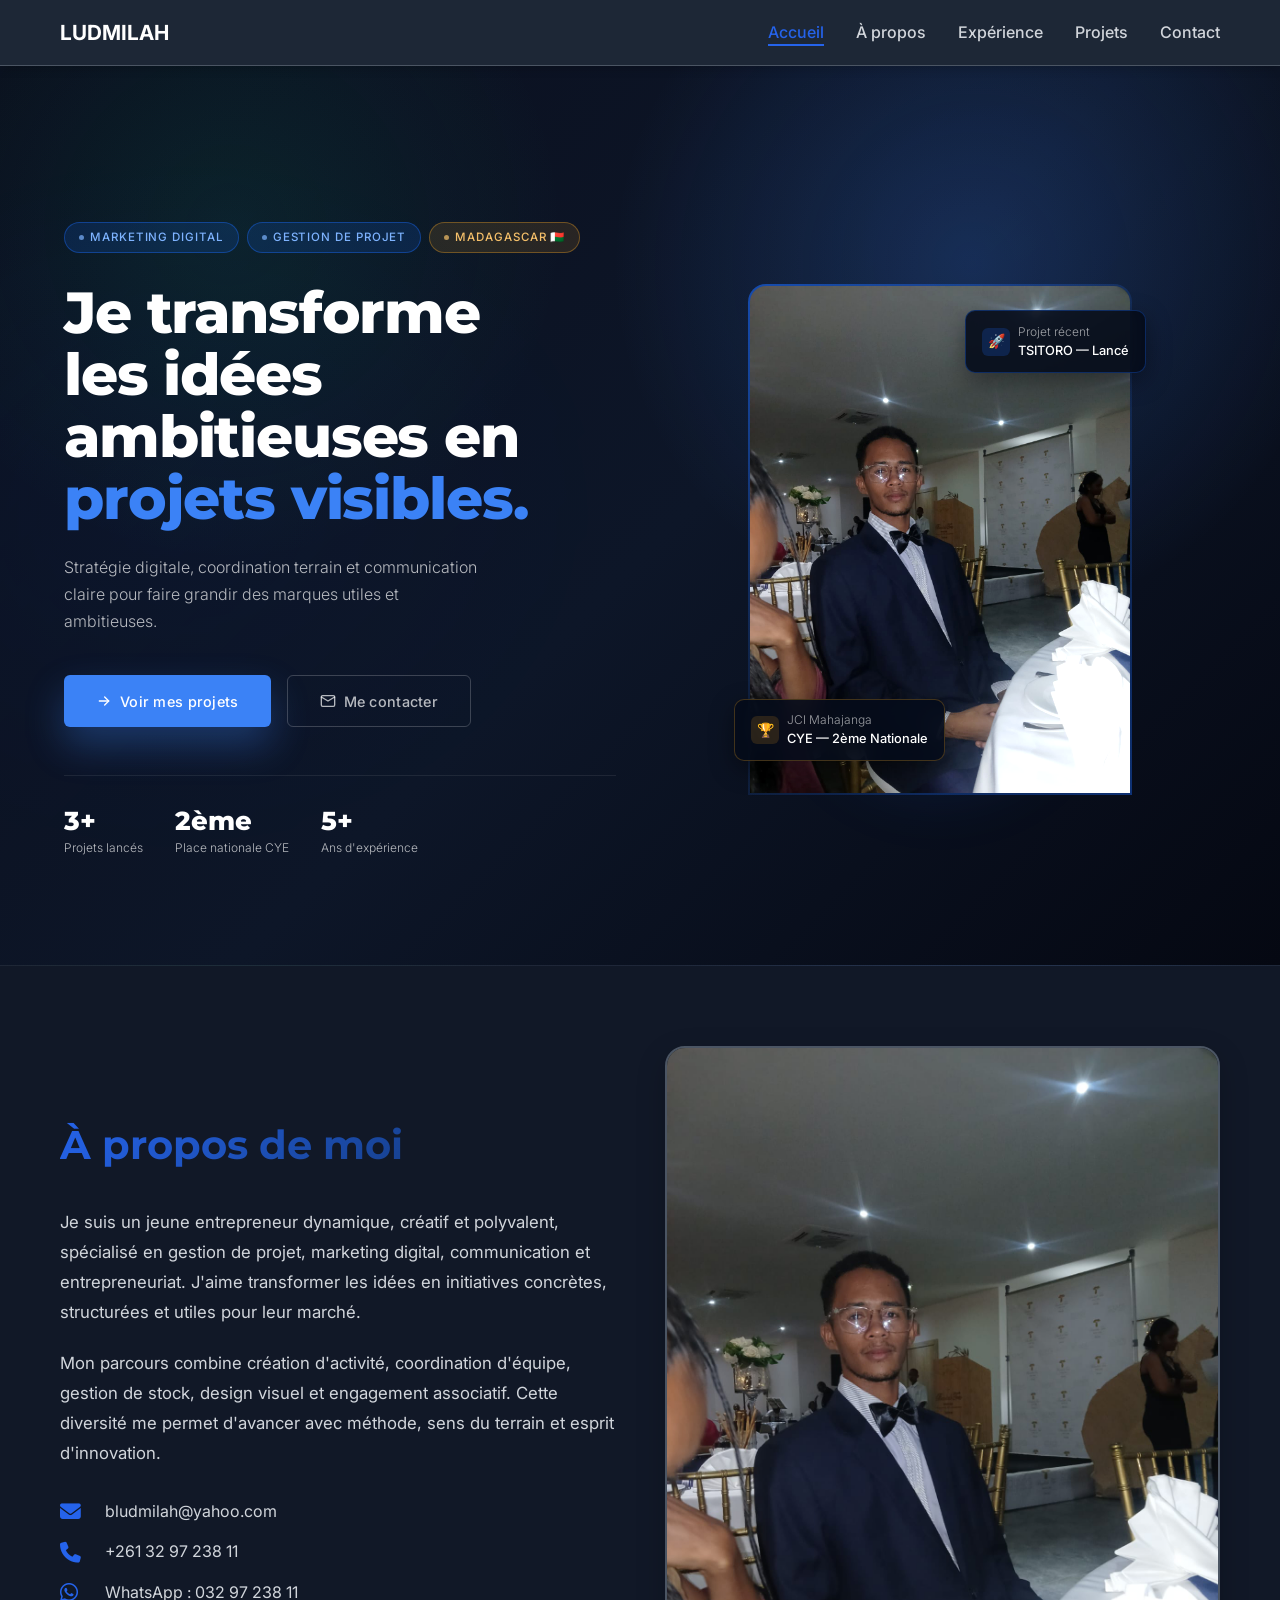
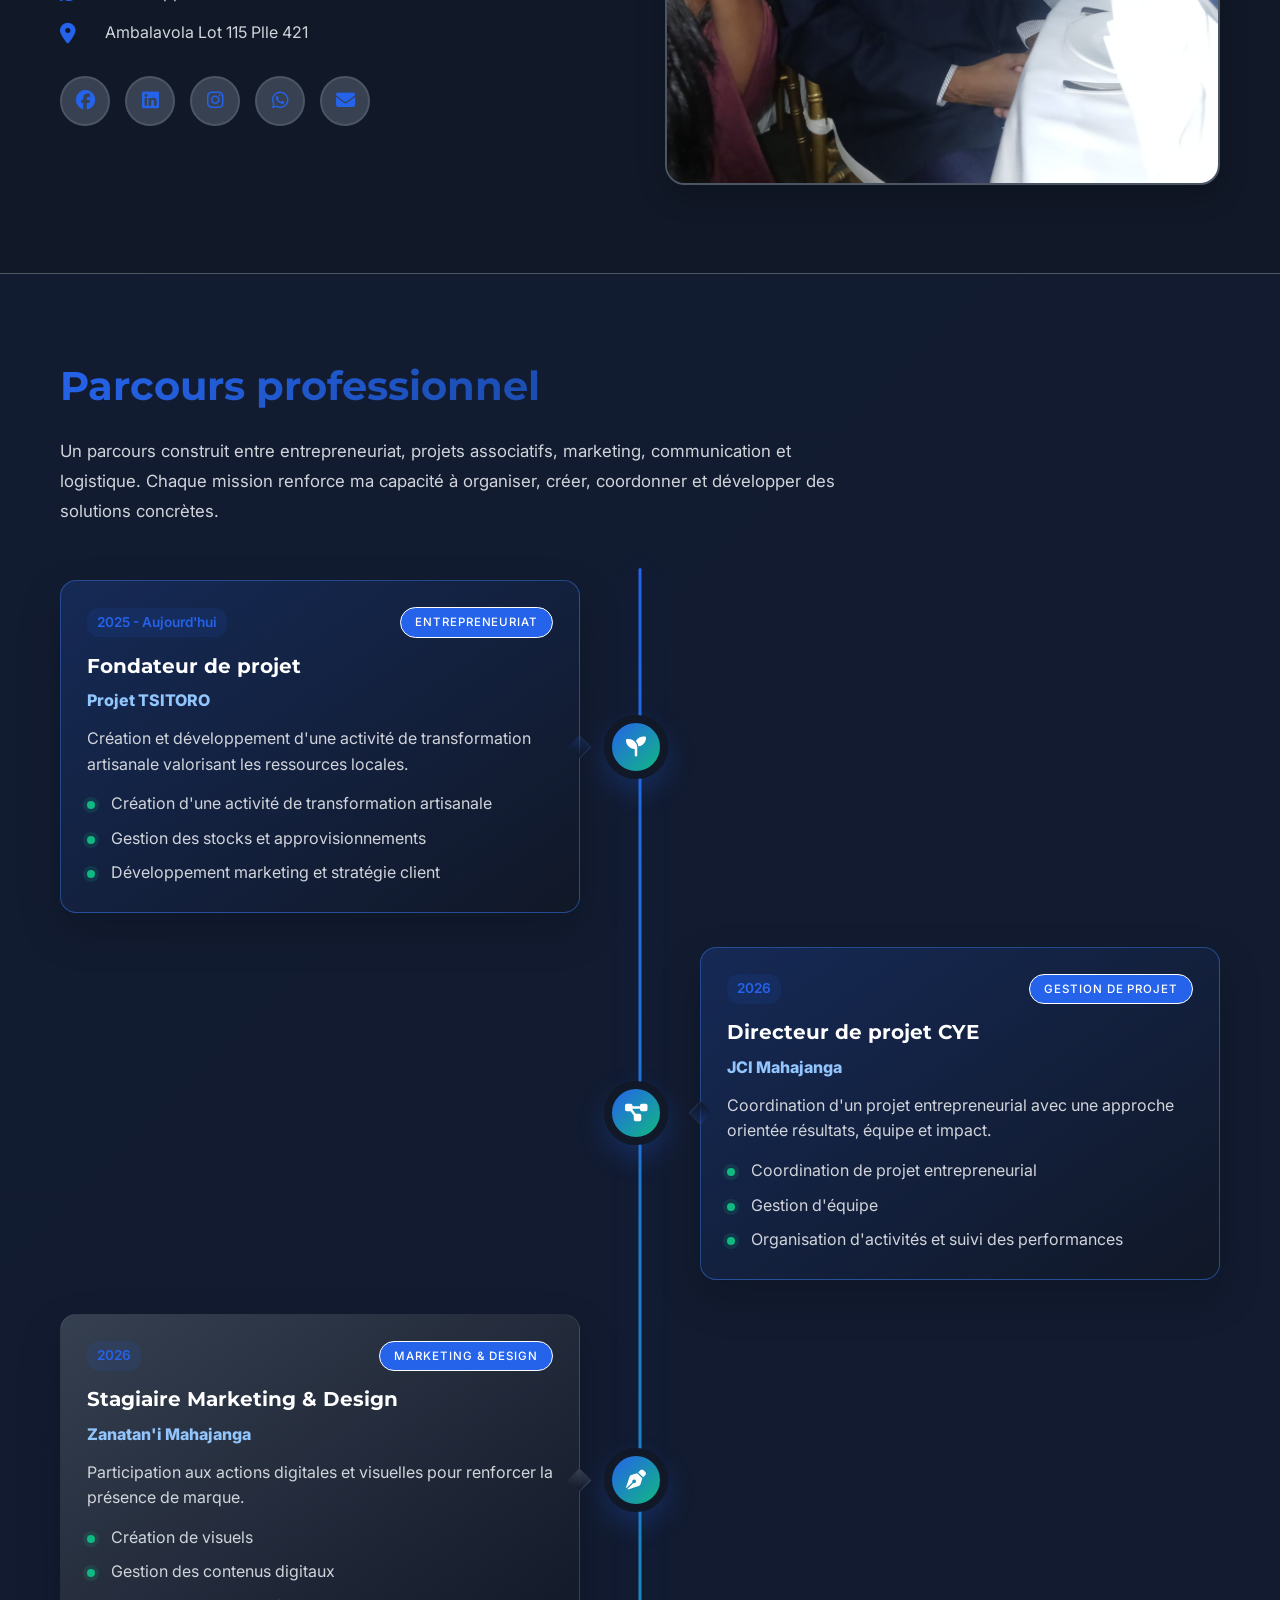
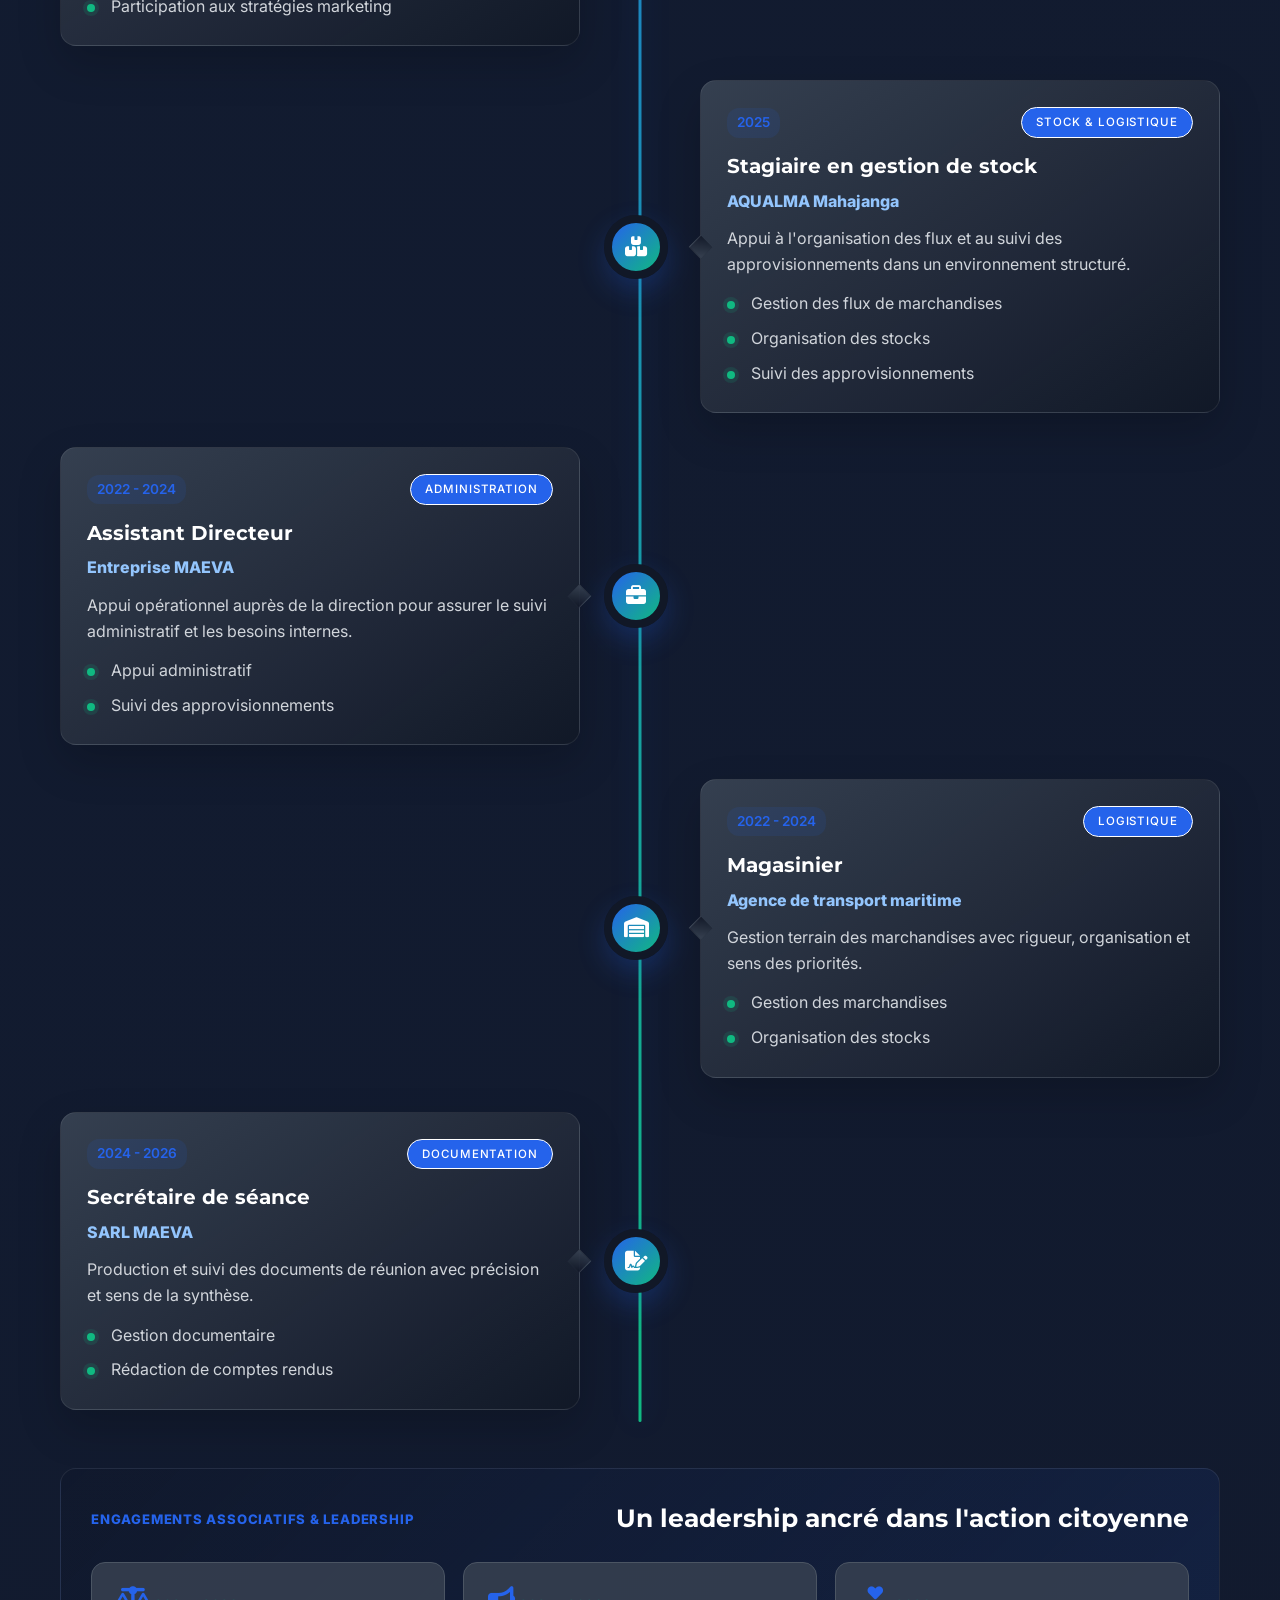
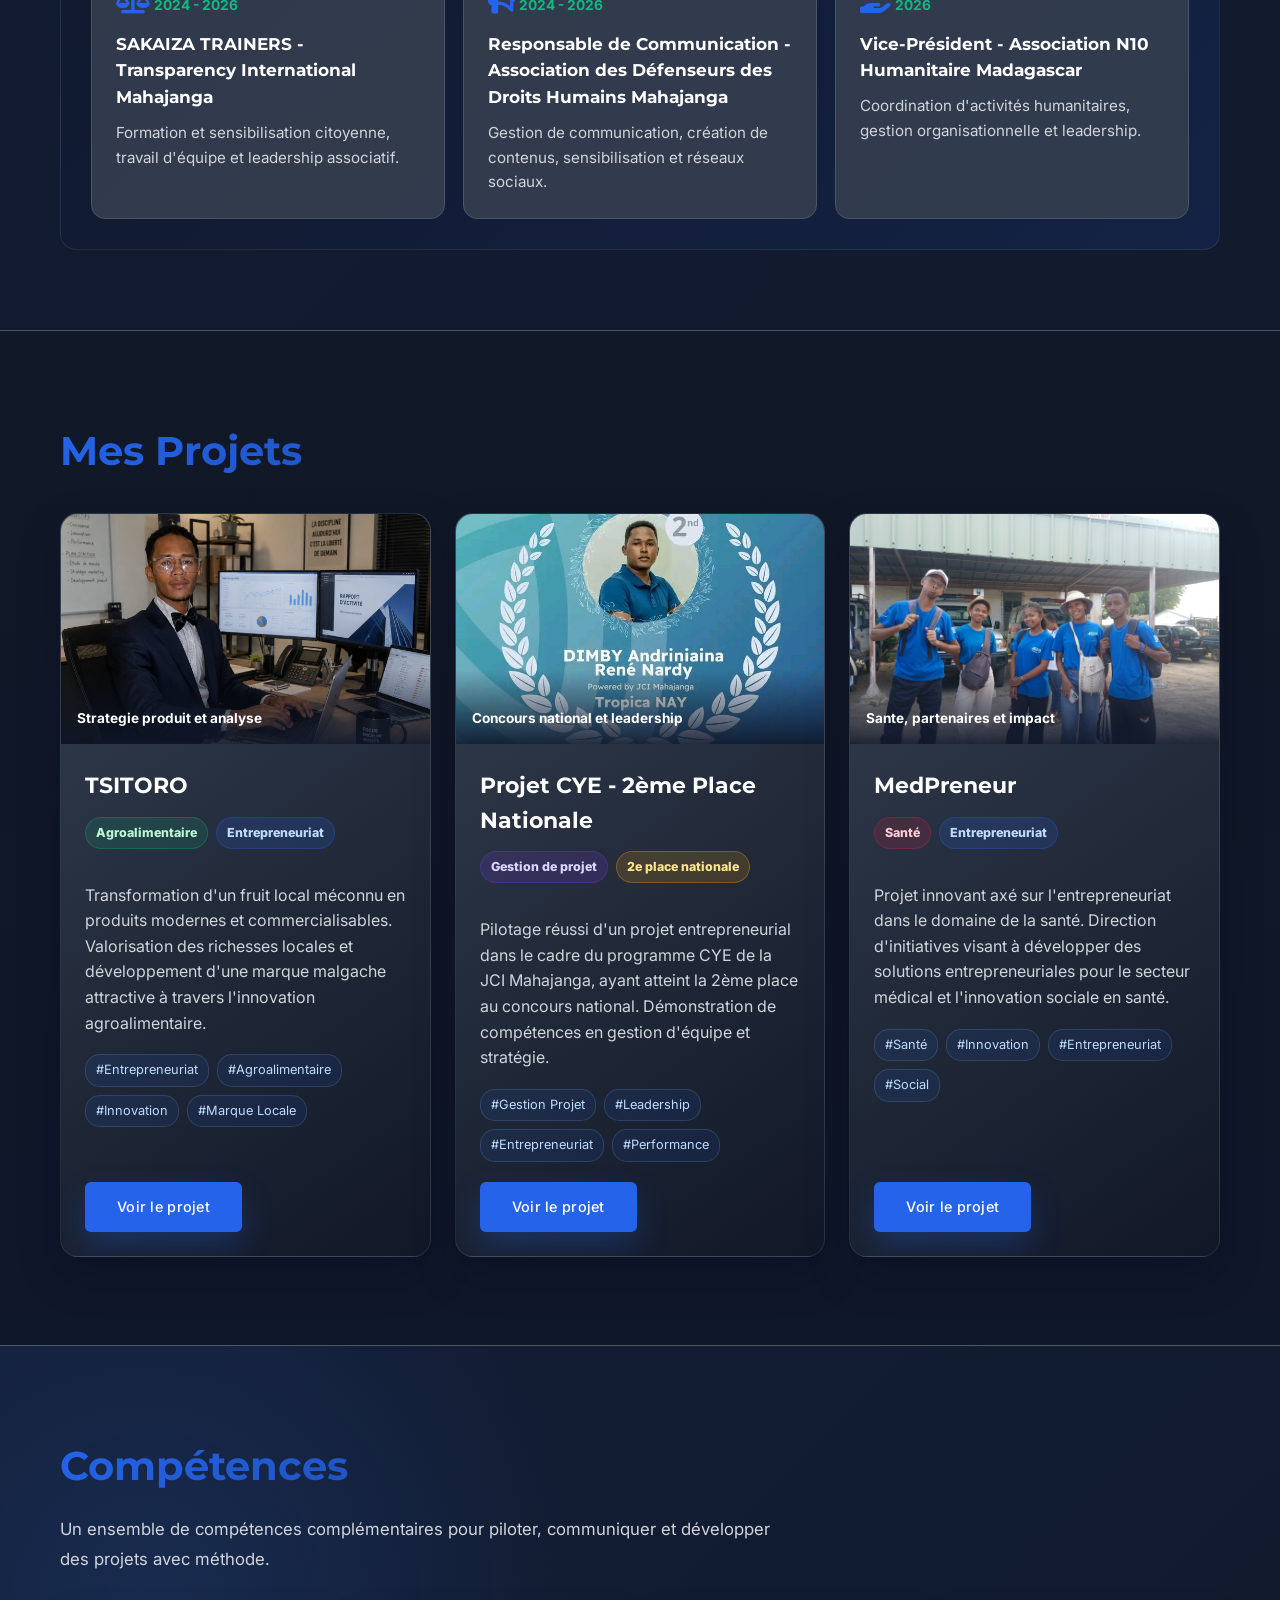
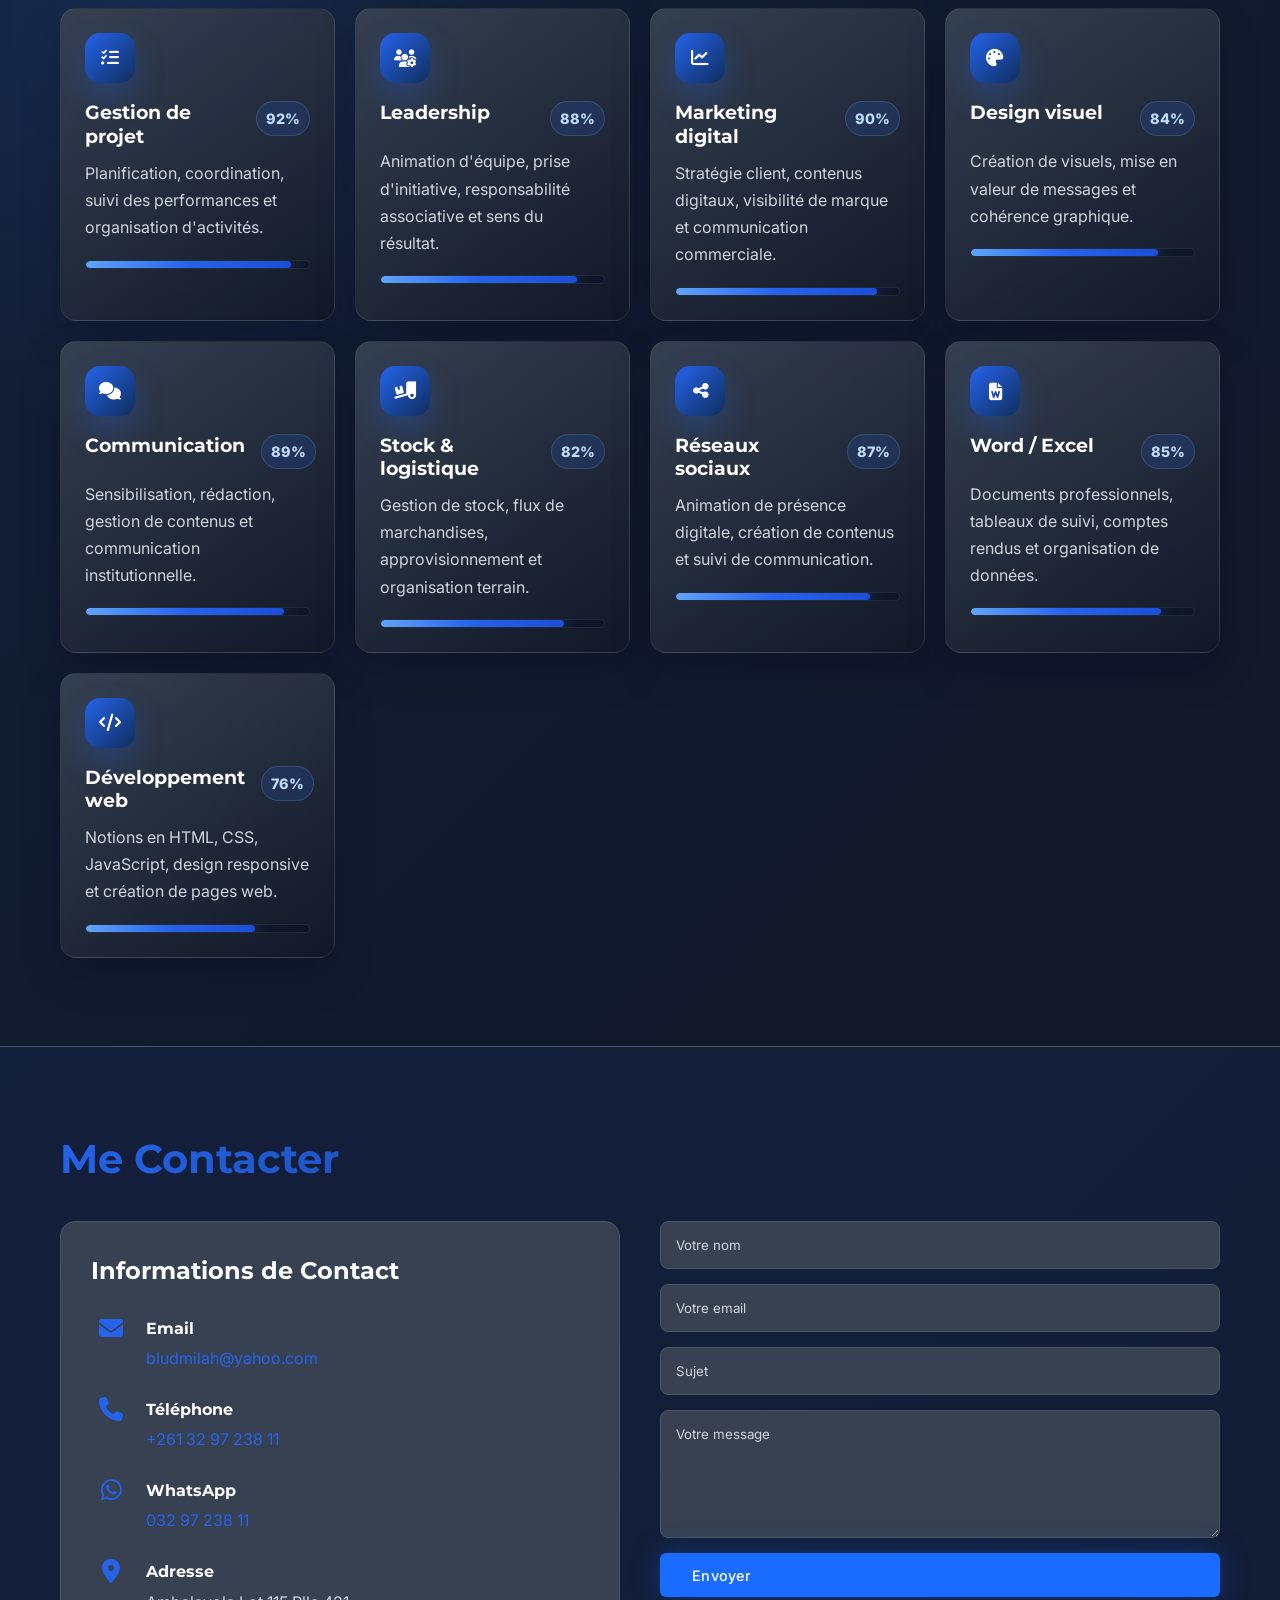
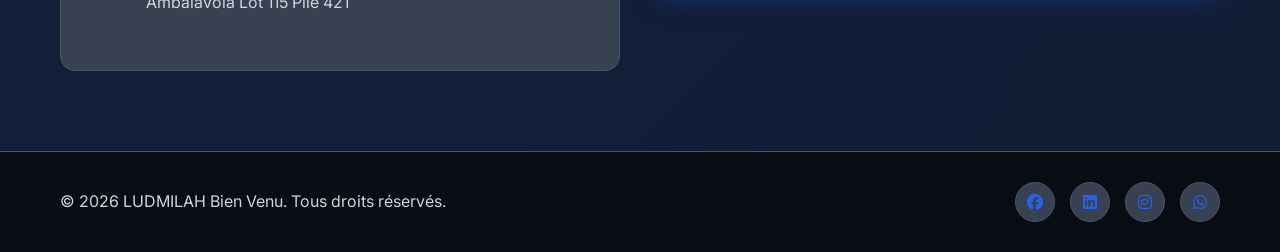
==== commit e61eb97e: "update site" ====
--- a/index.html
+++ b/index.html
@@ -36,25 +36,97 @@
         </div>
     </nav>
 
-    <!-- Hero Section -->
-    <section id="hero" class="hero">
-        <div class="hero-container">
+        <!-- Hero Section -->
+        <section class="hero" id="hero">
+
+            <!-- Texte gauche -->
             <div class="hero-content">
-                <span class="hero-kicker">Marketing Digital · Gestion de projet · Madagascar</span>
-                <h1 class="hero-title">Je transforme les idées ambitieuses en projets visibles.</h1>
-                <p class="hero-subtitle">Stratégie digitale, coordination terrain et communication claire pour faire grandir des marques utiles.</p>
-                <div class="hero-actions">
-                    <button class="btn btn-primary hero-cta" onclick="document.getElementById('projects').scrollIntoView({behavior: 'smooth'})">
+                <div class="badge-row">
+                    <span class="badge badge-blue">
+                        <span class="badge-dot"></span>
+                        Marketing Digital
+                    </span>
+                    <span class="badge badge-blue">
+                        <span class="badge-dot"></span>
+                        Gestion de Projet
+                    </span>
+                    <span class="badge badge-gold">
+                        <span class="badge-dot"></span>
+                        Madagascar 🇲🇬
+                    </span>
+                </div>
+
+                <h1 class="hero-title">
+                    Je transforme<br>
+                    les idées<br>
+                    ambitieuses en<br>
+                    <span class="highlight">projets visibles.</span>
+                </h1>
+
+                <p class="hero-subtitle">
+                    Stratégie digitale, coordination terrain et communication claire pour faire grandir des marques utiles et ambitieuses.
+                </p>
+
+                <div class="cta-row">
+                    <a href="#projects" class="btn btn-primary">
+                        <svg viewBox="0 0 24 24"><polyline points="5 12 19 12"/><polyline points="13 6 19 12 13 18"/></svg>
                         Voir mes projets
-                    </button>
-                    <a href="#contact" class="btn btn-outline hero-cta">Me contacter</a>
-                </div>
-            </div>
-            <div class="hero-image">
-                <img src="images/WhatsApp Image 2026-05-12 at 09.45.12.png" alt="Portrait de LUDMILAH" onerror="this.src='https://via.placeholder.com/300'">
-            </div>
-        </div>
-    </section>
+                    </a>
+                    <a href="#contact" class="btn btn-outline">
+                        <svg viewBox="0 0 24 24"><path d="M4 4h16a2 2 0 0 1 2 2v12a2 2 0 0 1-2 2H4a2 2 0 0 1-2-2V6a2 2 0 0 1 2-2z"/><polyline points="22,6 12,12 2,6"/></svg>
+                        Me contacter
+                    </a>
+                </div>
+
+                <div class="stats-row">
+                    <div class="stat">
+                        <div class="stat-num">3+</div>
+                        <div class="stat-label">Projets lancés</div>
+                    </div>
+                    <div class="stat">
+                        <div class="stat-num">2ème</div>
+                        <div class="stat-label">Place nationale CYE</div>
+                    </div>
+                    <div class="stat">
+                        <div class="stat-num">5+</div>
+                        <div class="stat-label">Ans d'expérience</div>
+                    </div>
+                </div>
+            </div>
+
+            <!-- Photo droite -->
+            <div class="hero-visual">
+                <div class="photo-frame">
+
+                    <!-- Badge flottant haut -->
+                    <div class="photo-badge">
+                        <div class="badge-icon">🚀</div>
+                        <div>
+                            <div style="font-size:0.75rem; color:rgba(255,255,255,0.6); font-weight:300;">Projet récent</div>
+                            <div>TSITORO — Lancé</div>
+                        </div>
+                    </div>
+
+                    <!-- Photo -->
+                    <img
+                        src="images/WhatsApp Image 2026-05-12 at 09.45.12.jpeg"
+                        alt="Photo professionnelle de Ludmilah"
+                        class="photo-img"
+                    />
+
+                    <!-- Badge flottant bas -->
+                    <div class="photo-badge-bottom">
+                        <div class="badge-icon-gold">🏆</div>
+                        <div>
+                            <div style="font-size:0.75rem; color:rgba(255,255,255,0.6); font-weight:300;">JCI Mahajanga</div>
+                            <div>CYE — 2ème Nationale</div>
+                        </div>
+                    </div>
+
+                </div>
+            </div>
+
+        </section>
 
     <!-- About Section -->
     <section id="about" class="about">
--- a/styles.css
+++ b/styles.css
@@ -696,6 +696,339 @@
 }
 
 /* ===== Projects Section ===== */
+
+/* === Hero styles from hero-section snippet === */
+.hero {
+  min-height: 100vh;
+  display: grid;
+  grid-template-columns: 1fr 1fr;
+  align-items: center;
+  padding: 7rem 4rem 4rem;
+  position: relative;
+  overflow: hidden;
+  gap: 3rem;
+}
+
+/* Fond atmosphérique */
+.hero::before {
+  content: '';
+  position: absolute;
+  inset: 0;
+  background:
+    radial-gradient(ellipse 60% 70% at 15% 50%, rgba(26,107,255,0.18) 0%, transparent 60%),
+    radial-gradient(ellipse 40% 50% at 80% 20%, rgba(59,130,246,0.1) 0%, transparent 50%),
+    radial-gradient(ellipse 50% 60% at 90% 80%, rgba(10,25,70,0.4) 0%, transparent 60%);
+  pointer-events: none;
+}
+
+/* Grille de points subtile */
+.hero::after {
+  content: '';
+  position: absolute;
+  inset: 0;
+  background-image: radial-gradient(rgba(255,255,255,0.04) 1px, transparent 1px);
+  background-size: 40px 40px;
+  pointer-events: none;
+}
+
+/* Contenu gauche */
+.hero-content {
+  position: relative;
+  z-index: 2;
+  animation: fadeUp 0.9s ease both;
+}
+
+@keyframes fadeUp {
+  from { opacity: 0; transform: translateY(30px); }
+  to   { opacity: 1; transform: translateY(0); }
+}
+
+.badge-row {
+  display: flex;
+  flex-wrap: wrap;
+  gap: 0.5rem;
+  margin-bottom: 1.75rem;
+}
+
+.badge {
+  display: inline-flex;
+  align-items: center;
+  gap: 6px;
+  font-size: 0.72rem;
+  font-weight: 500;
+  letter-spacing: 0.08em;
+  text-transform: uppercase;
+  padding: 5px 14px;
+  border-radius: 100px;
+  border: 1px solid;
+}
+
+.badge-blue {
+  background: rgba(26,107,255,0.15);
+  border-color: rgba(26,107,255,0.4);
+  color: #7eb3ff;
+}
+
+.badge-gold {
+  background: rgba(245,166,35,0.12);
+  border-color: rgba(245,166,35,0.35);
+  color: #f5c06a;
+}
+
+.badge-dot {
+  width: 5px; height: 5px;
+  border-radius: 50%;
+  background: currentColor;
+  opacity: 0.7;
+}
+
+.hero-title {
+  font-family: var(--font-heading);
+  font-size: clamp(2.4rem, 4.5vw, 3.8rem);
+  font-weight: 800;
+  line-height: 1.08;
+  letter-spacing: -0.02em;
+  margin-bottom: 1.5rem;
+  color: #ffffff;
+}
+
+.hero-title .highlight {
+  color: #3b82f6;
+  position: relative;
+  white-space: nowrap;
+}
+
+.hero-subtitle {
+  font-size: 1rem;
+  font-weight: 300;
+  color: rgba(255,255,255,0.7);
+  line-height: 1.7;
+  max-width: 420px;
+  margin-bottom: 2.5rem;
+}
+
+.cta-row {
+  display: flex;
+  gap: 1rem;
+  flex-wrap: wrap;
+}
+
+.btn {
+  display: inline-flex;
+  align-items: center;
+  gap: 8px;
+  padding: 0.85rem 2rem;
+  border-radius: 6px;
+  font-family: var(--font-body);
+  font-size: 0.9rem;
+  font-weight: 500;
+  text-decoration: none;
+  letter-spacing: 0.02em;
+  cursor: pointer;
+  border: none;
+  transition: all 0.25s ease;
+}
+
+.btn-primary {
+  background: #1a6bff;
+  color: #fff;
+  box-shadow: 0 0 28px rgba(26,107,255,0.35);
+}
+
+.btn-primary:hover {
+  background: #2d7aff;
+  box-shadow: 0 0 38px rgba(26,107,255,0.55);
+  transform: translateY(-2px);
+}
+
+.btn-outline {
+  background: transparent;
+  color: rgba(255,255,255,0.7);
+  border: 1px solid rgba(255,255,255,0.2);
+}
+
+.btn-outline:hover {
+  background: rgba(255,255,255,0.06);
+  color: #ffffff;
+  border-color: rgba(255,255,255,0.4);
+  transform: translateY(-2px);
+}
+
+.btn svg {
+  width: 16px; height: 16px;
+  stroke: currentColor;
+  fill: none;
+  stroke-width: 2;
+  stroke-linecap: round;
+  stroke-linejoin: round;
+  flex-shrink: 0;
+}
+
+.stats-row {
+  display: flex;
+  gap: 2rem;
+  margin-top: 3rem;
+  padding-top: 2rem;
+  border-top: 1px solid rgba(255,255,255,0.08);
+}
+
+.stat { text-align: left; }
+
+.stat-num {
+  font-family: var(--font-heading);
+  font-size: 1.6rem;
+  font-weight: 800;
+  color: #ffffff;
+  line-height: 1;
+}
+
+.stat-label {
+  font-size: 0.75rem;
+  color: rgba(255,255,255,0.7);
+  margin-top: 4px;
+  font-weight: 300;
+}
+
+.hero-visual {
+  position: relative;
+  z-index: 2;
+  display: flex;
+  justify-content: center;
+  align-items: flex-end;
+  animation: fadeUp 0.9s 0.2s ease both;
+}
+
+.photo-frame {
+  position: relative;
+  width: min(380px, 100%);
+}
+
+.photo-frame::before {
+  content: '';
+  position: absolute;
+  bottom: -20px;
+  left: 50%;
+  transform: translateX(-50%);
+  width: 80%;
+  height: 60%;
+  background: radial-gradient(ellipse, rgba(26,107,255,0.35) 0%, transparent 70%);
+  filter: blur(30px);
+  z-index: 0;
+}
+
+.photo-frame::after {
+  content: '';
+  position: absolute;
+  inset: -2px;
+  border-radius: 18px 18px 0 0;
+  background: linear-gradient(135deg, rgba(26,107,255,0.6), rgba(59,130,246,0.1), rgba(26,107,255,0.4));
+  z-index: 1;
+  animation: shimmer 4s linear infinite;
+}
+
+@keyframes shimmer {
+  0%   { opacity: 0.6; }
+  50%  { opacity: 1; }
+  100% { opacity: 0.6; }
+}
+
+.photo-img {
+  position: relative;
+  z-index: 2;
+  width: 100%;
+  border-radius: 16px 16px 0 0;
+  display: block;
+  object-fit: cover;
+  object-position: top center;
+  max-height: 520px;
+  filter: contrast(1.05) brightness(1.02);
+}
+
+.photo-badge {
+  position: absolute;
+  top: 1.5rem;
+  right: -1rem;
+  z-index: 10;
+  background: rgba(5,12,26,0.9);
+  backdrop-filter: blur(10px);
+  border: 1px solid rgba(26,107,255,0.3);
+  border-radius: 10px;
+  padding: 0.65rem 1rem;
+  display: flex;
+  align-items: center;
+  gap: 8px;
+  font-size: 0.8rem;
+  font-weight: 500;
+  white-space: nowrap;
+  box-shadow: 0 8px 24px rgba(0,0,0,0.4);
+  animation: float 3s ease-in-out infinite;
+}
+
+@keyframes float {
+  0%, 100% { transform: translateY(0); }
+  50%       { transform: translateY(-6px); }
+}
+
+.badge-icon {
+  width: 28px; height: 28px;
+  background: rgba(26,107,255,0.2);
+  border-radius: 6px;
+  display: flex;
+  align-items: center;
+  justify-content: center;
+  font-size: 14px;
+}
+
+.photo-badge-bottom {
+  position: absolute;
+  bottom: 2rem;
+  left: -1rem;
+  z-index: 10;
+  background: rgba(5,12,26,0.9);
+  backdrop-filter: blur(10px);
+  border: 1px solid rgba(245,166,35,0.25);
+  border-radius: 10px;
+  padding: 0.65rem 1rem;
+  display: flex;
+  align-items: center;
+  gap: 8px;
+  font-size: 0.8rem;
+  font-weight: 500;
+  white-space: nowrap;
+  box-shadow: 0 8px 24px rgba(0,0,0,0.4);
+  animation: float 3s 1.5s ease-in-out infinite;
+}
+
+.badge-icon-gold {
+  width: 28px; height: 28px;
+  background: rgba(245,166,35,0.15);
+  border-radius: 6px;
+  display: flex;
+  align-items: center;
+  justify-content: center;
+  font-size: 14px;
+}
+
+@media (max-width: 768px) {
+  .hero {
+    grid-template-columns: 1fr;
+    padding: 6rem 1.5rem 3rem;
+    text-align: center;
+    gap: 2rem;
+  }
+
+  .badge-row { justify-content: center; }
+  .hero-subtitle { margin: 0 auto 2rem; }
+  .cta-row { justify-content: center; }
+  .stats-row { justify-content: center; }
+
+  .hero-visual { order: -1; }
+  .photo-frame { width: min(280px, 80%); }
+  .photo-badge { right: 0; top: 1rem; }
+  .photo-badge-bottom { left: 0; }
+}
+
+/* End hero styles */
 .projects {
     padding: 88px 20px;
     background:
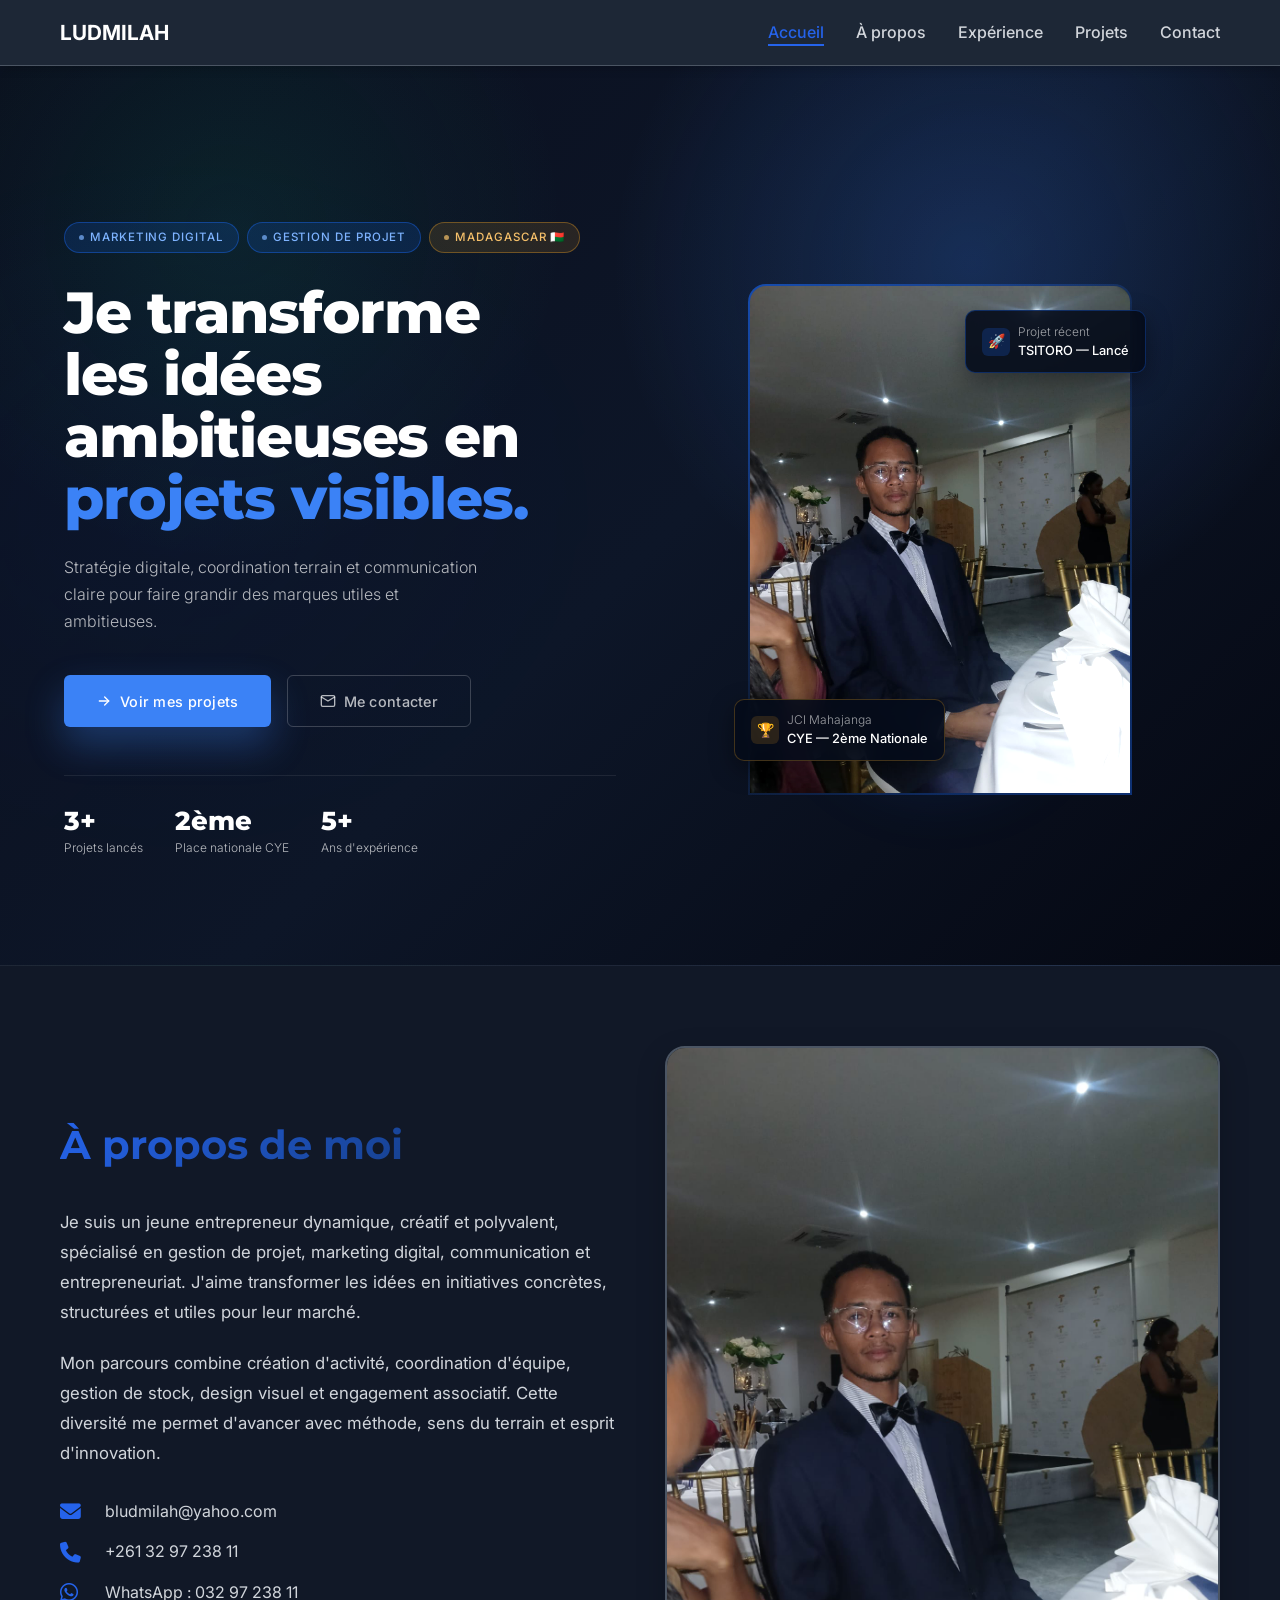
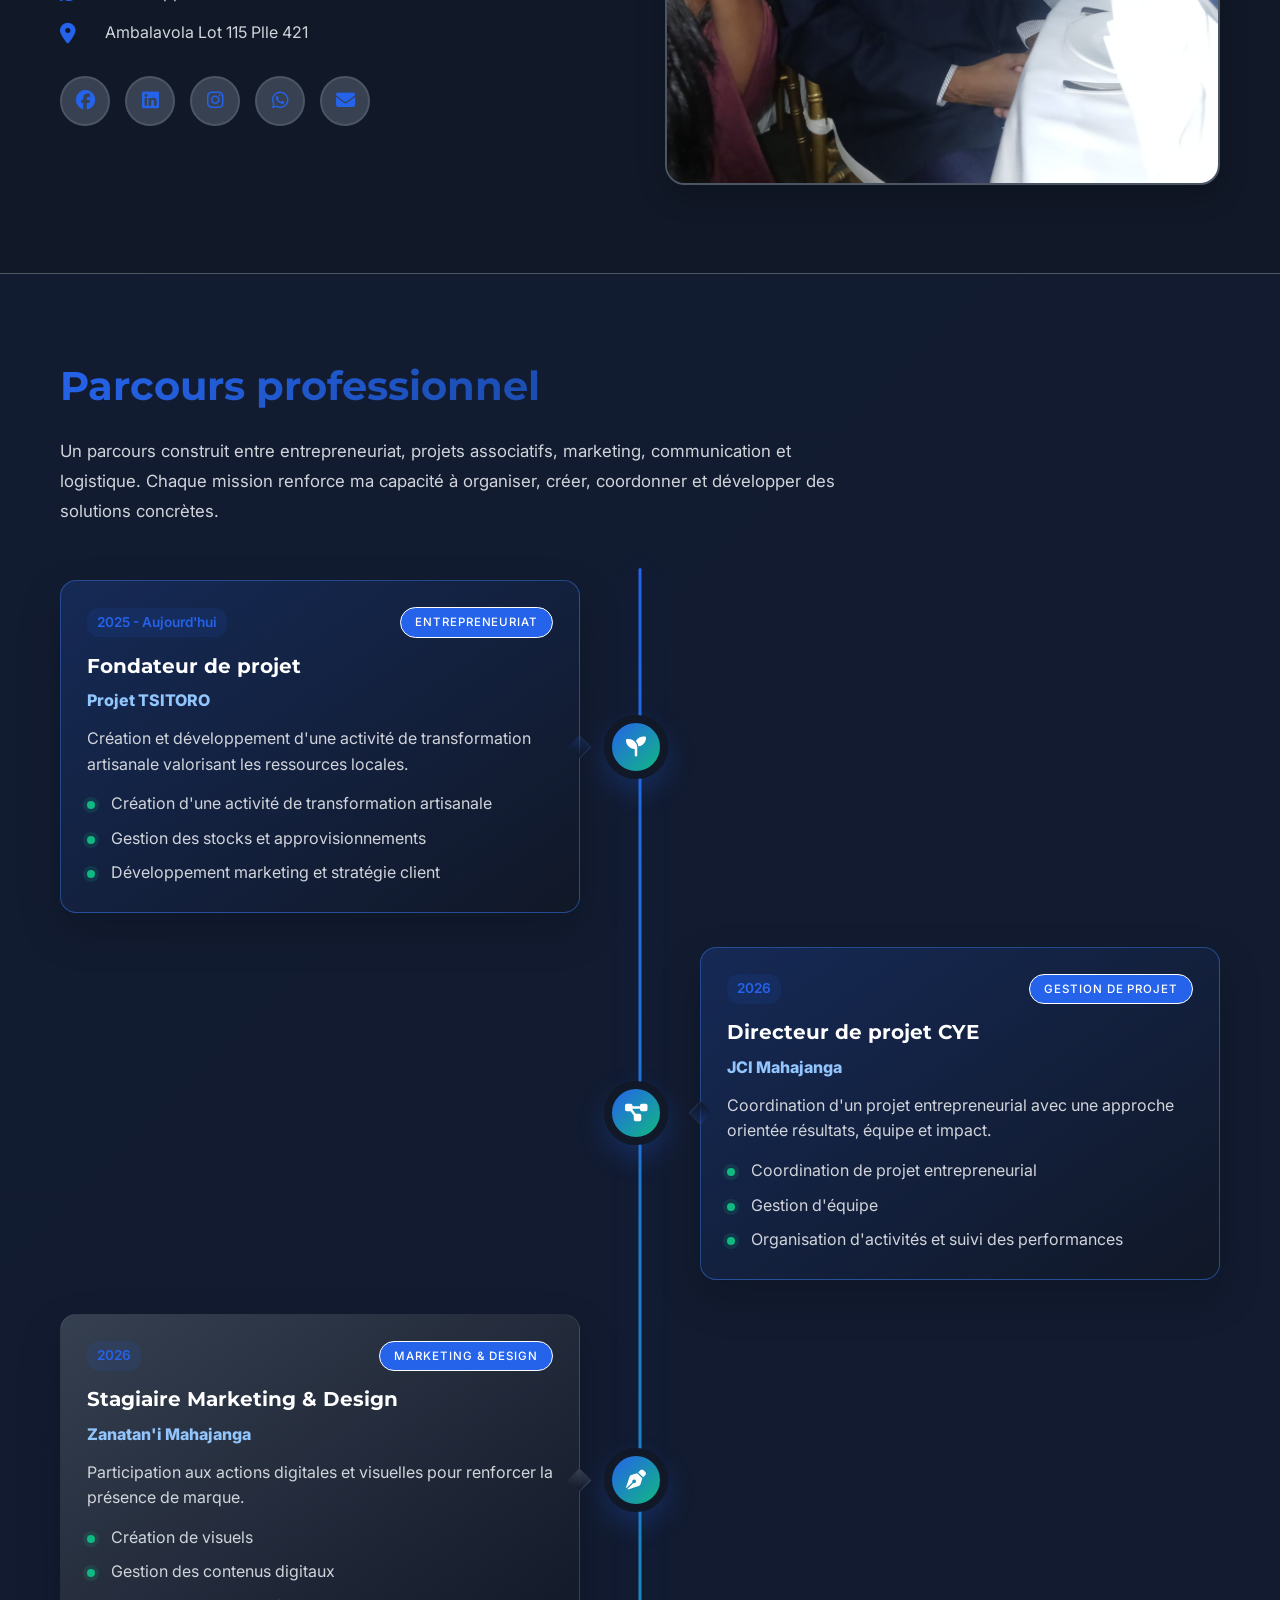
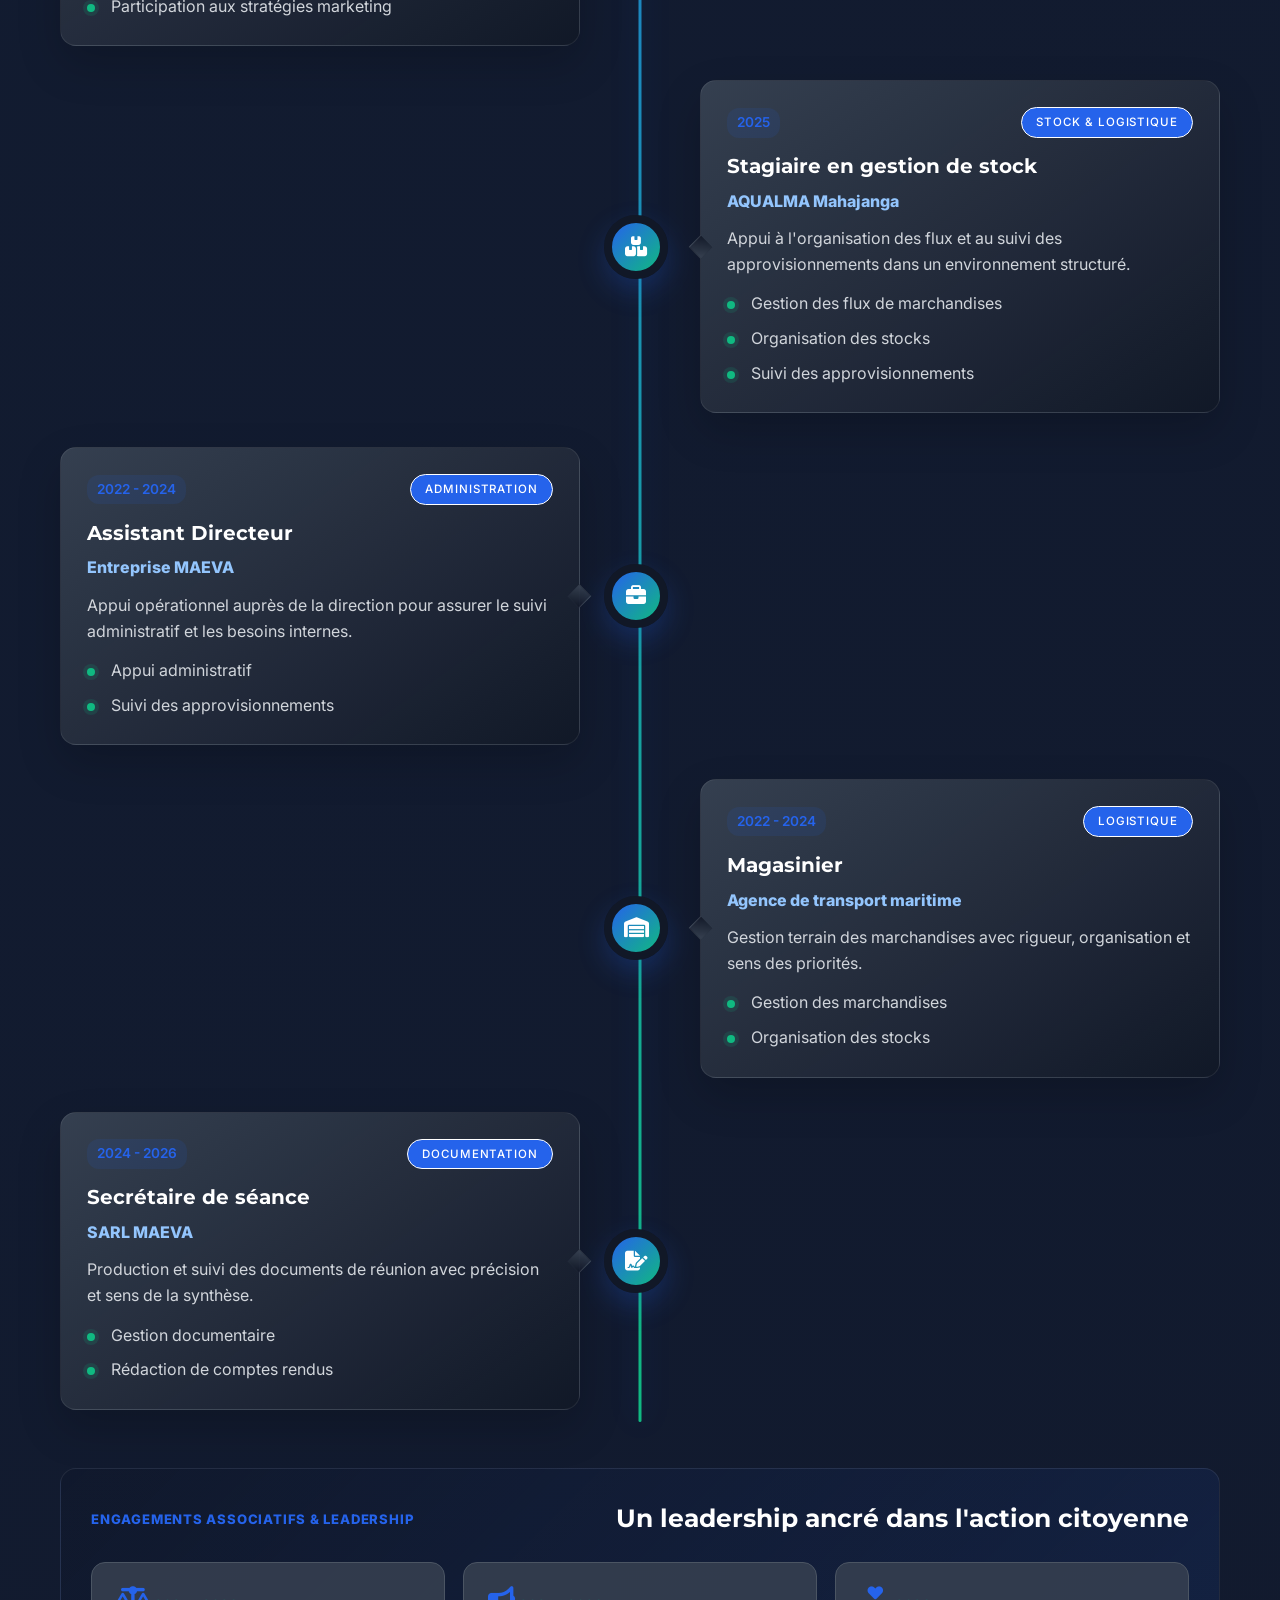
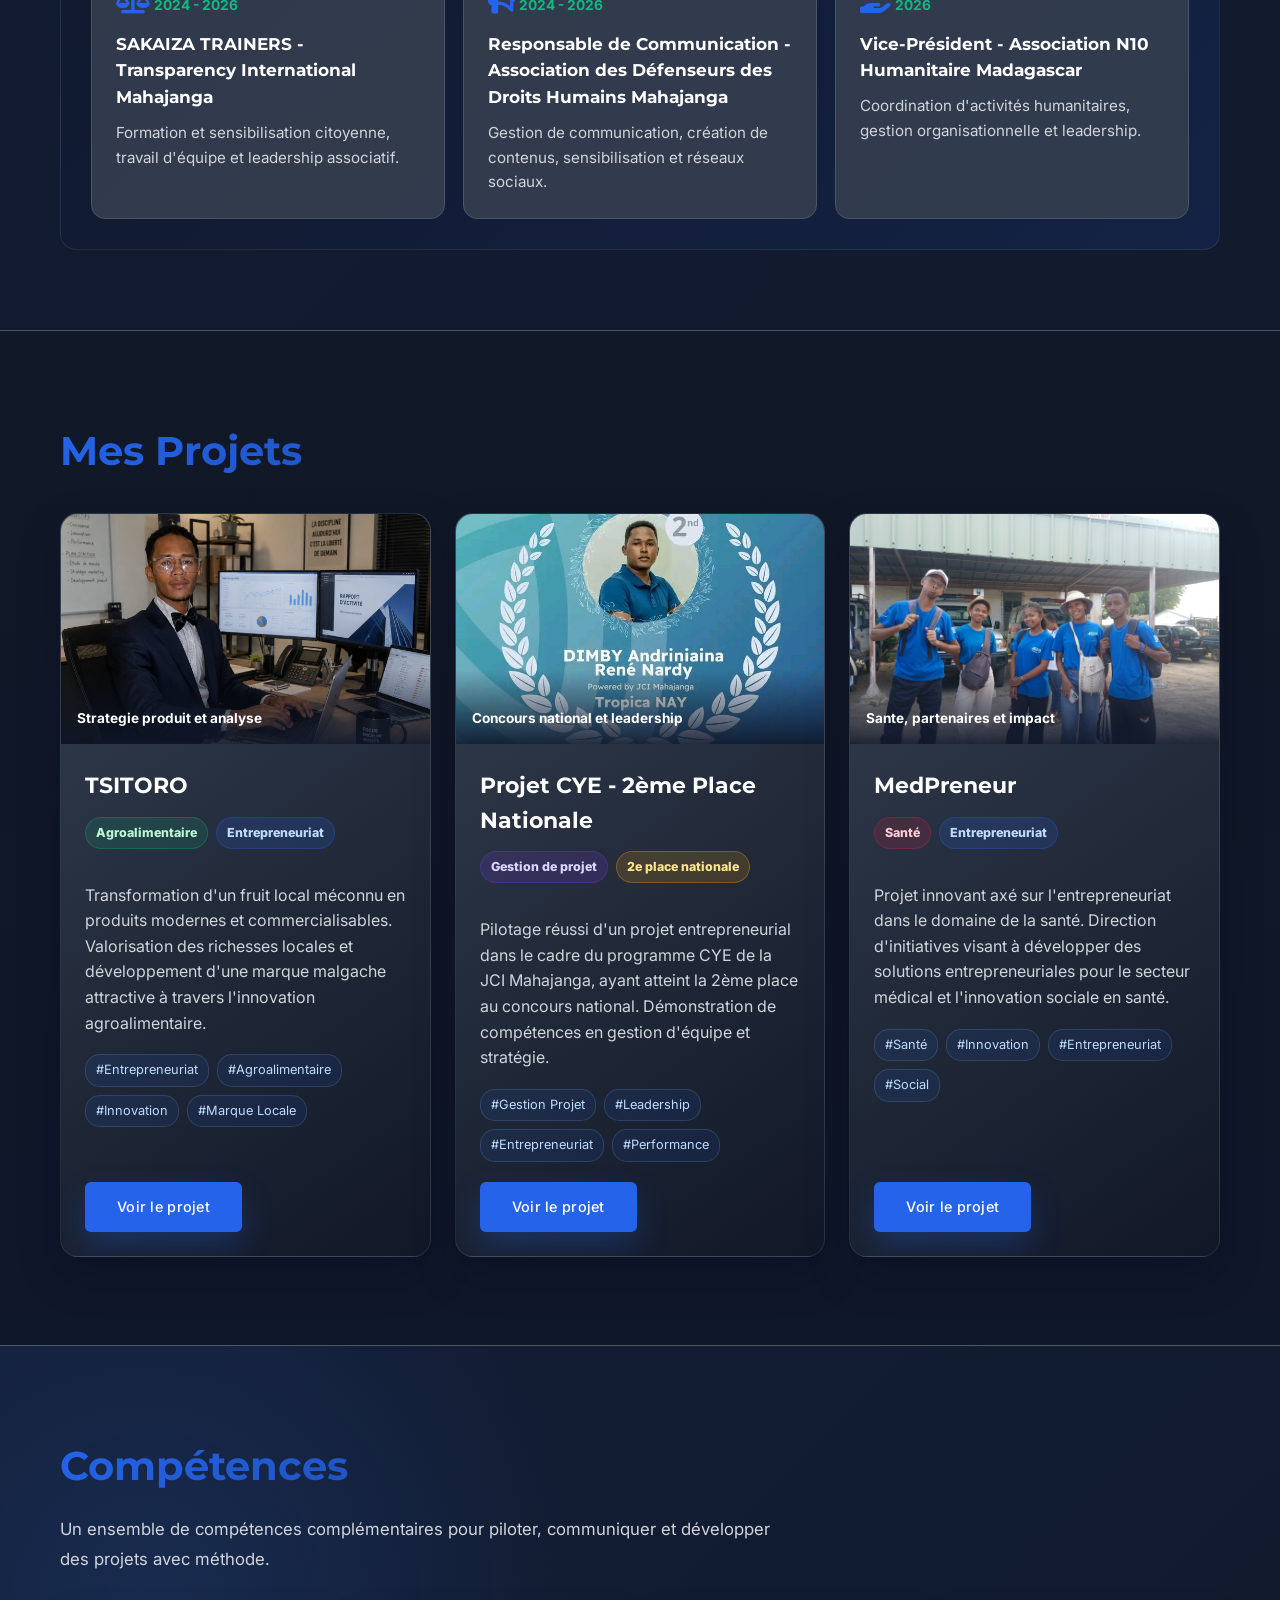
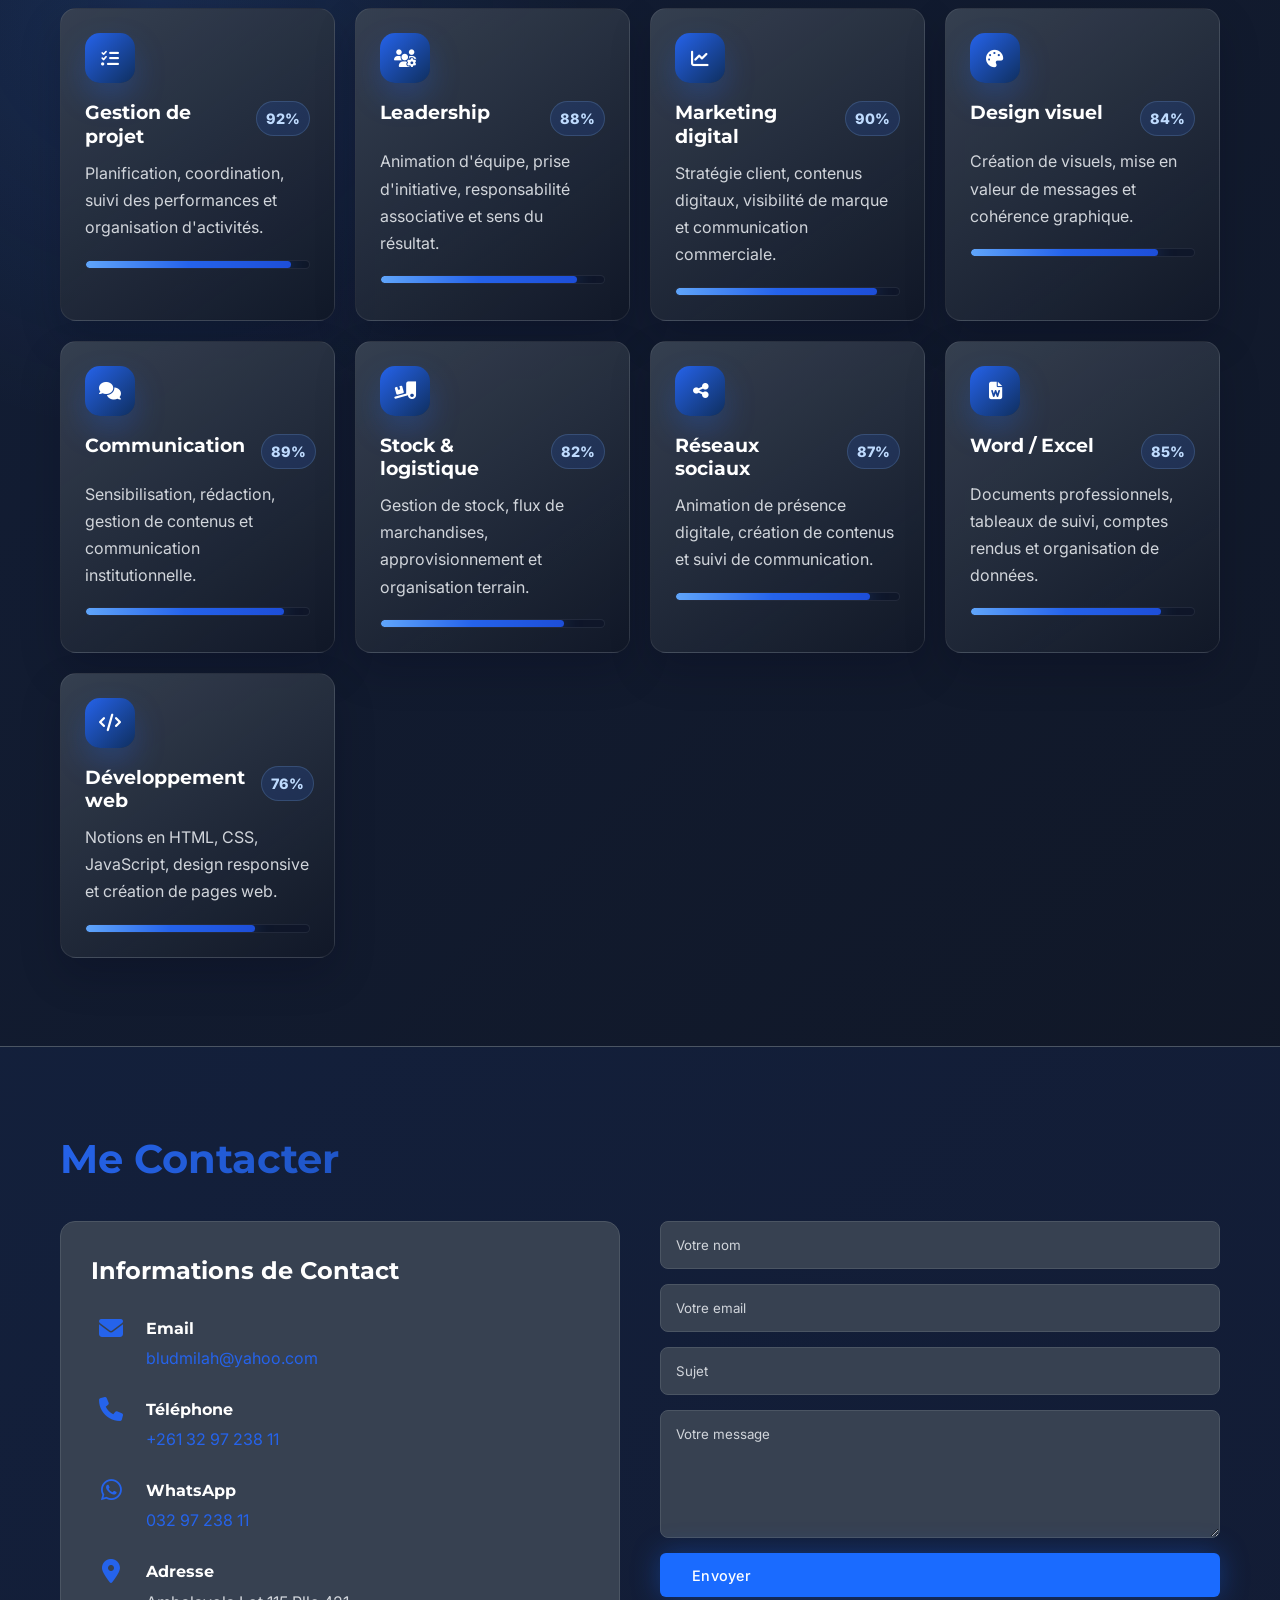
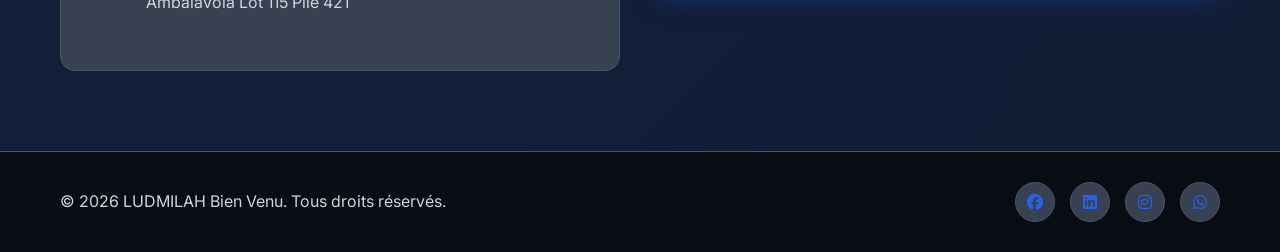
==== commit a965dd4c: "update site" ====
--- a/index.html
+++ b/index.html
@@ -109,7 +109,7 @@
 
                     <!-- Photo -->
                     <img
-                        src="images/WhatsApp Image 2026-05-12 at 09.45.12.jpeg"
+                        src="images/photo-profil.jpg"
                         alt="Photo professionnelle de Ludmilah"
                         class="photo-img"
                     />
@@ -185,7 +185,7 @@
                     </div>
                 </div>
                 <div class="about-image">
-                    <img src="images/WhatsApp Image 2026-05-12 at 09.45.12.jpeg" alt="LUDMILAH" onerror="this.src='https://via.placeholder.com/400'">
+                    <img src="images/photo-profil.jpg" alt="LUDMILAH" onerror="this.src='https://via.placeholder.com/400'">
                 </div>
             </div>
         </div>
--- a/styles.css
+++ b/styles.css
@@ -699,9 +699,9 @@
 
 /* === Hero styles from hero-section snippet === */
 .hero {
-  min-height: 100vh;
-  display: grid;
-  grid-template-columns: 1fr 1fr;
+  min-height: 100vh !important;
+  display: grid !important;
+  grid-template-columns: 1fr 1fr !important;
   align-items: center;
   padding: 7rem 4rem 4rem;
   position: relative;
@@ -845,6 +845,8 @@
   background: transparent;
   color: rgba(255,255,255,0.7);
   border: 1px solid rgba(255,255,255,0.2);
+  border-radius: 6px;
+  padding: 0.85rem 2rem;
 }
 
 .btn-outline:hover {
@@ -1011,7 +1013,7 @@
 
 @media (max-width: 768px) {
   .hero {
-    grid-template-columns: 1fr;
+    grid-template-columns: 1fr !important;
     padding: 6rem 1.5rem 3rem;
     text-align: center;
     gap: 2rem;
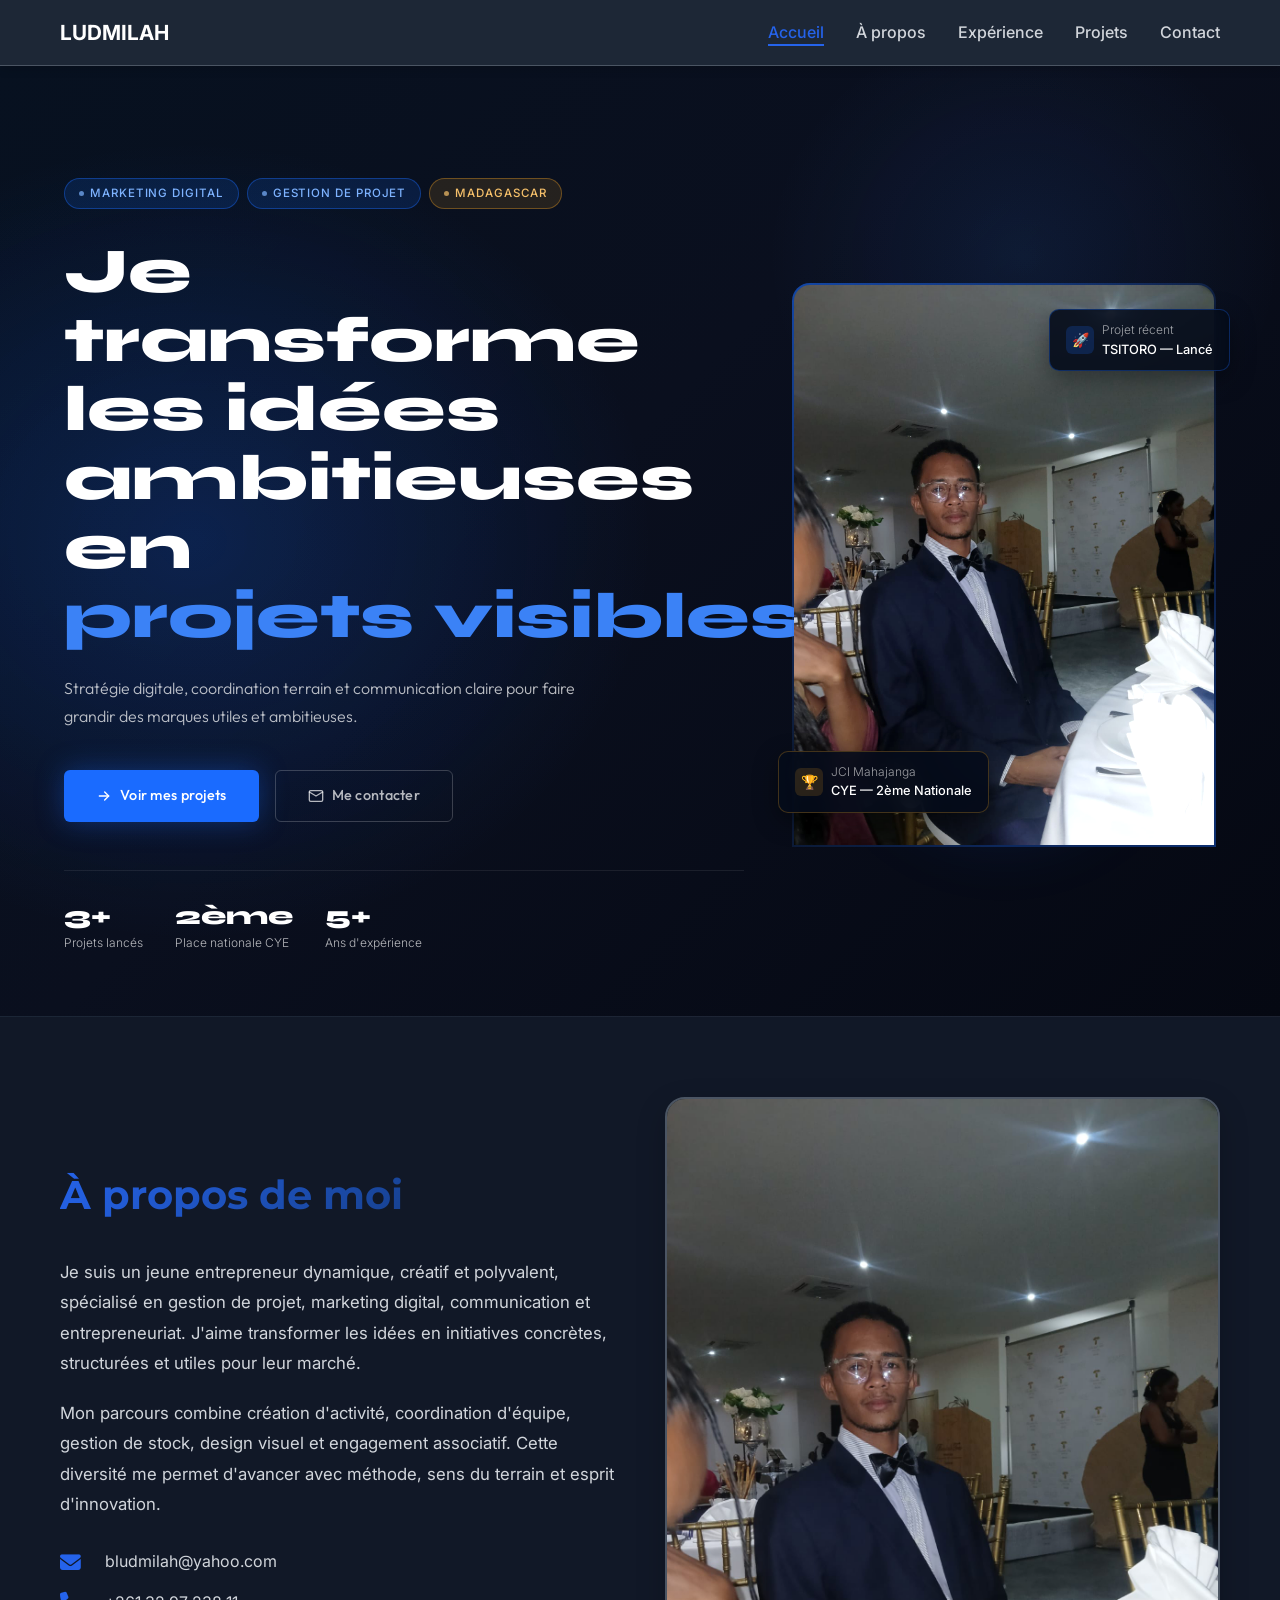
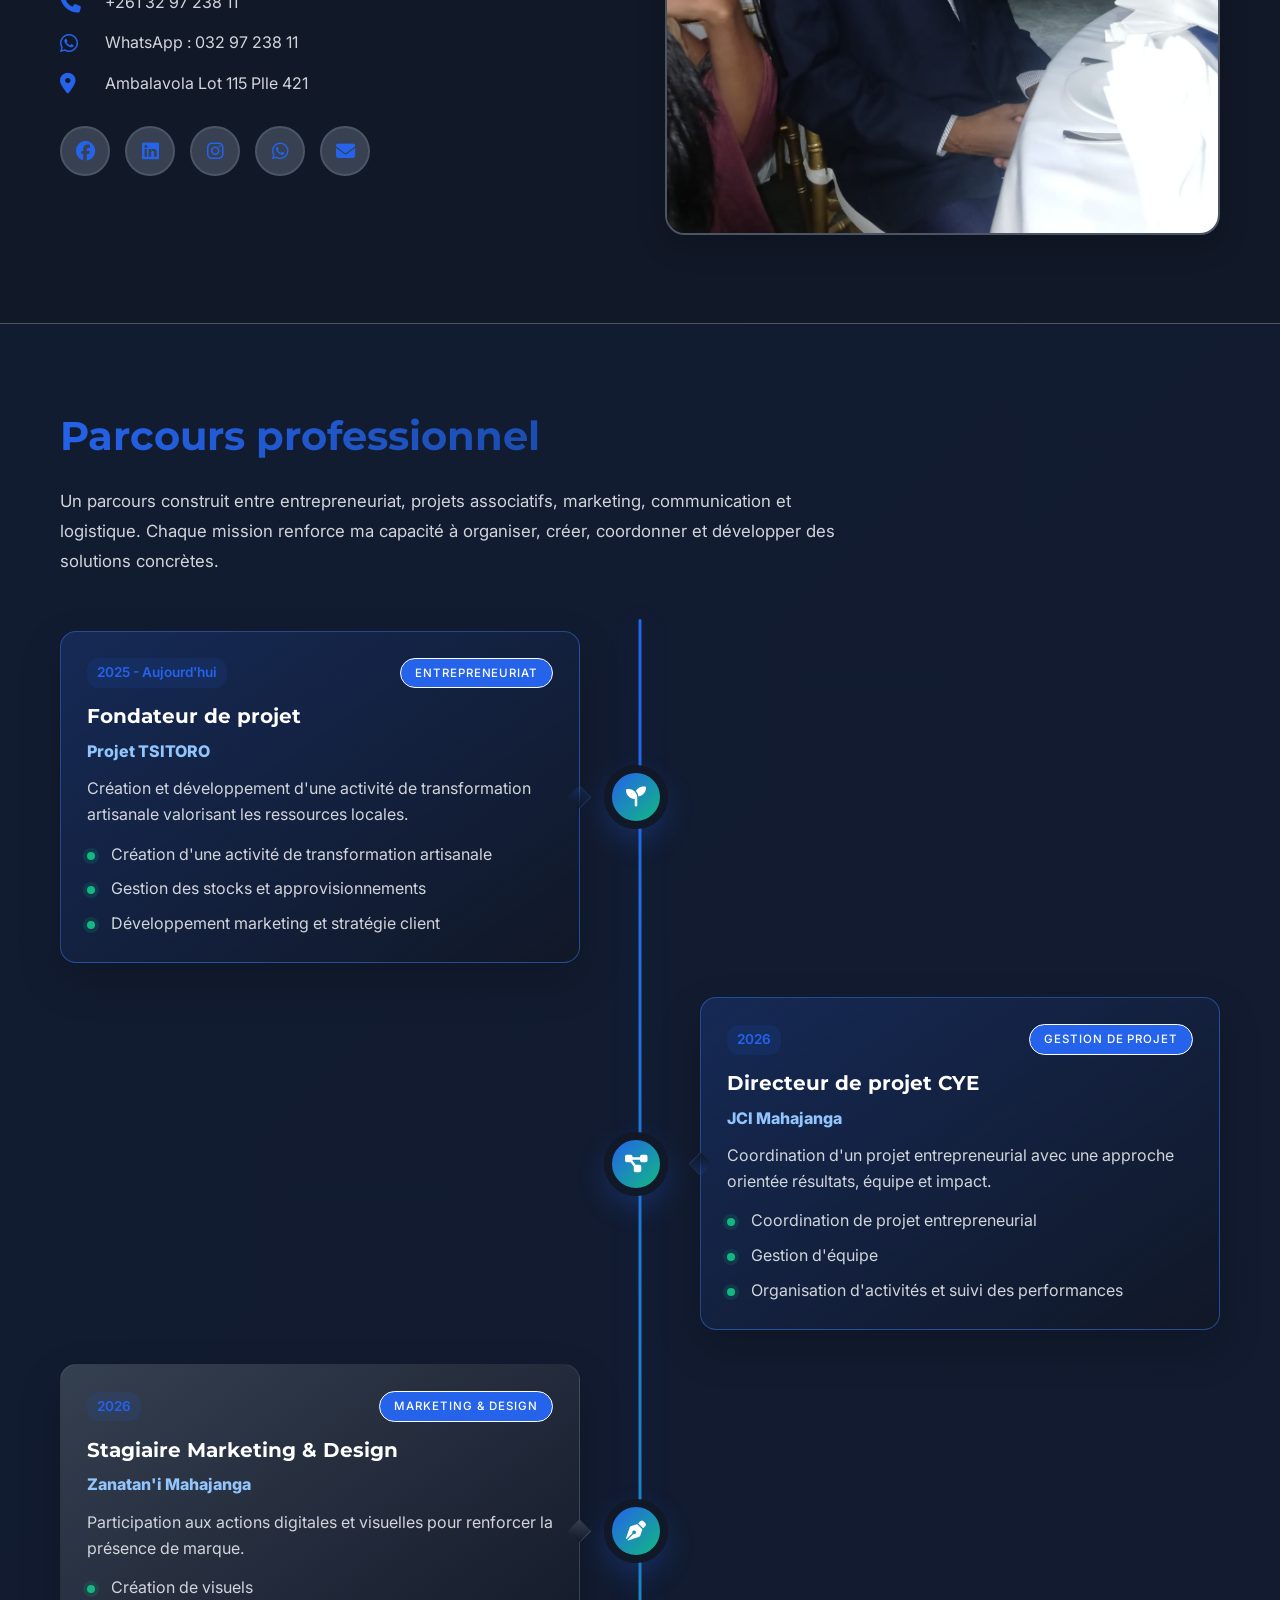
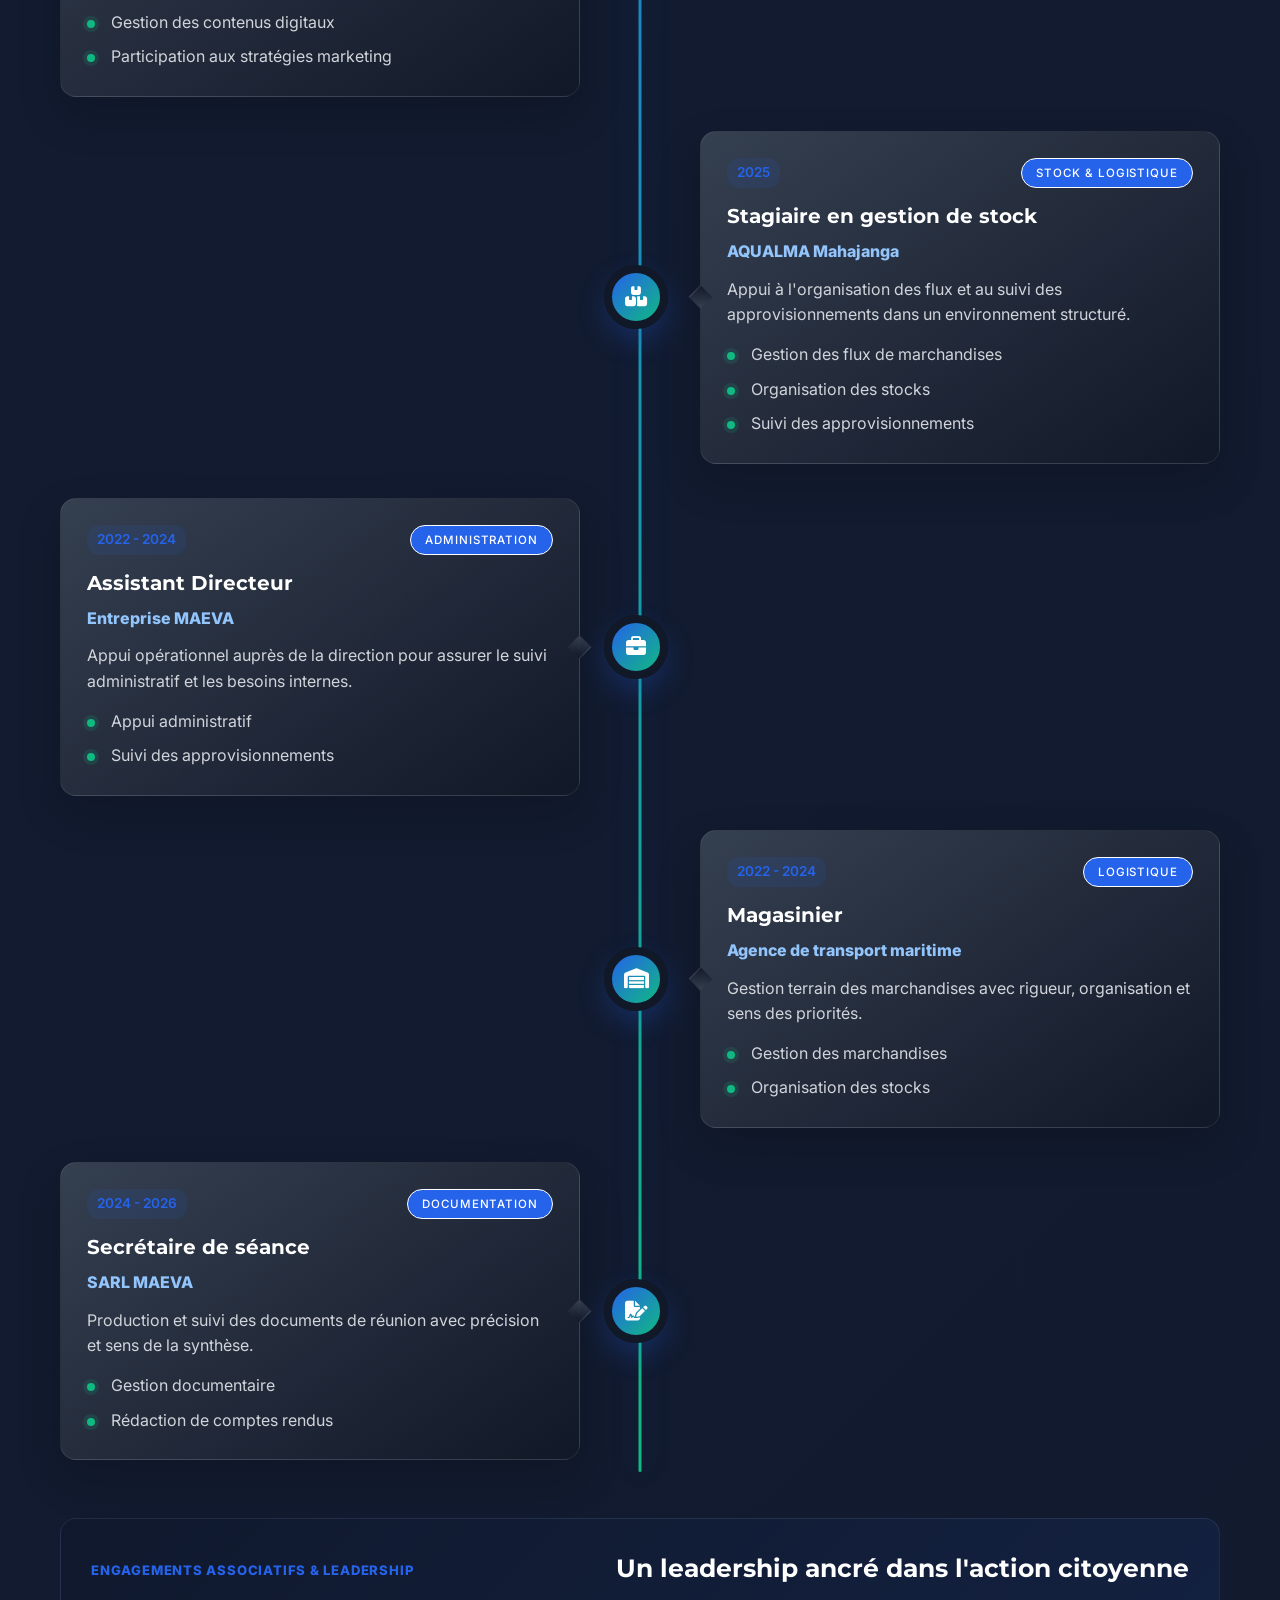
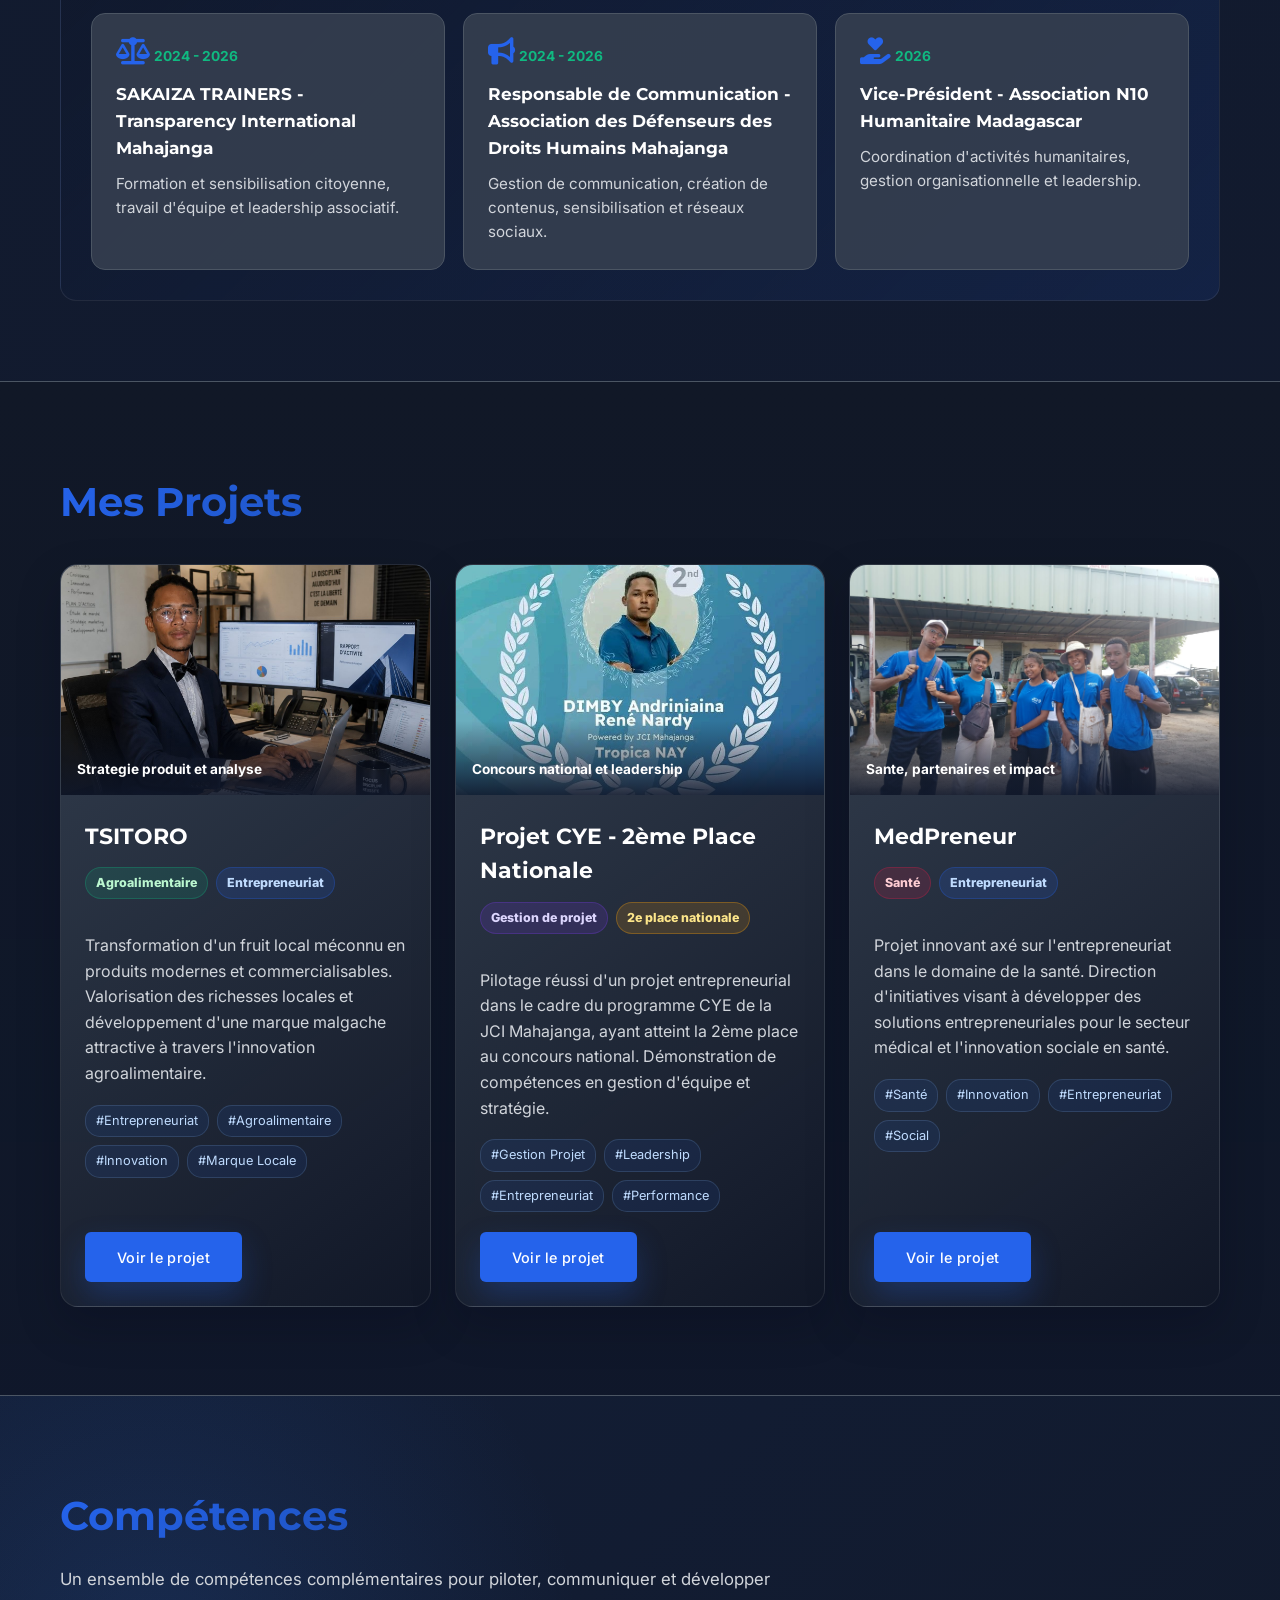
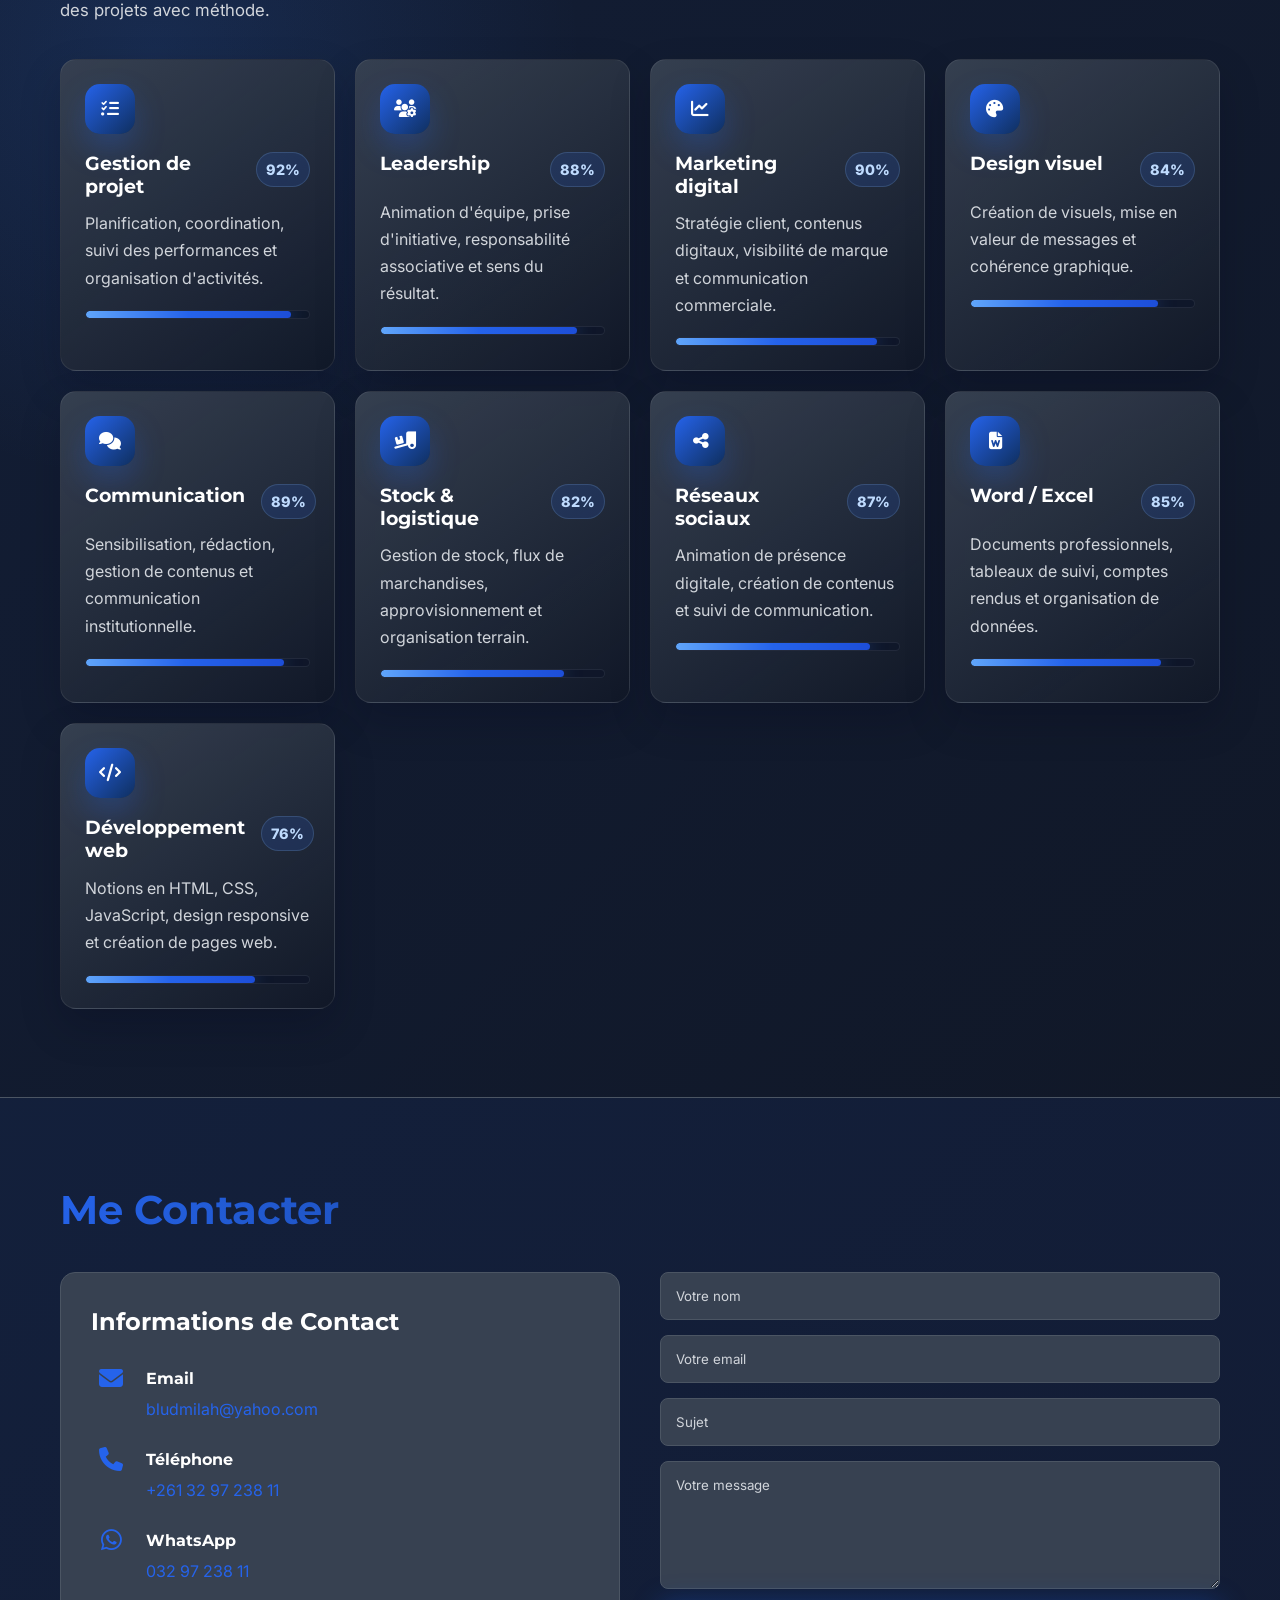
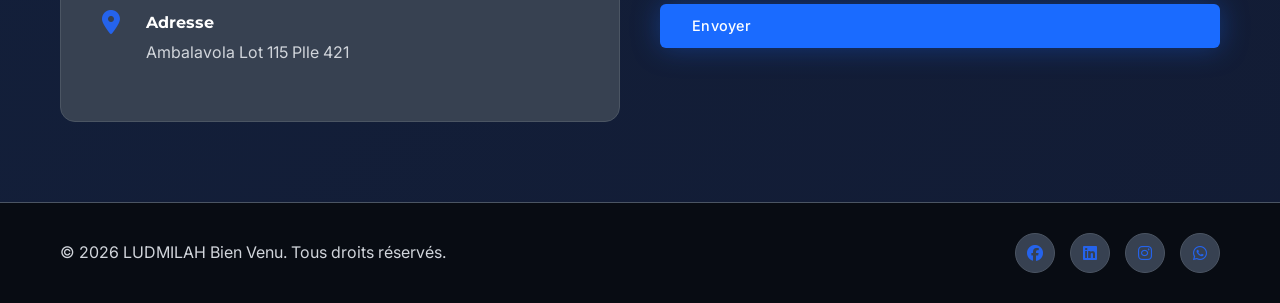
==== commit 49262e73: "update site" ====
--- a/index.html
+++ b/index.html
@@ -36,97 +36,97 @@
         </div>
     </nav>
 
-        <!-- Hero Section -->
-        <section class="hero" id="hero">
-
-            <!-- Texte gauche -->
-            <div class="hero-content">
-                <div class="badge-row">
-                    <span class="badge badge-blue">
-                        <span class="badge-dot"></span>
-                        Marketing Digital
-                    </span>
-                    <span class="badge badge-blue">
-                        <span class="badge-dot"></span>
-                        Gestion de Projet
-                    </span>
-                    <span class="badge badge-gold">
-                        <span class="badge-dot"></span>
-                        Madagascar 🇲🇬
-                    </span>
-                </div>
-
-                <h1 class="hero-title">
-                    Je transforme<br>
-                    les idées<br>
-                    ambitieuses en<br>
-                    <span class="highlight">projets visibles.</span>
-                </h1>
-
-                <p class="hero-subtitle">
-                    Stratégie digitale, coordination terrain et communication claire pour faire grandir des marques utiles et ambitieuses.
-                </p>
-
-                <div class="cta-row">
-                    <a href="#projects" class="btn btn-primary">
-                        <svg viewBox="0 0 24 24"><polyline points="5 12 19 12"/><polyline points="13 6 19 12 13 18"/></svg>
-                        Voir mes projets
-                    </a>
-                    <a href="#contact" class="btn btn-outline">
-                        <svg viewBox="0 0 24 24"><path d="M4 4h16a2 2 0 0 1 2 2v12a2 2 0 0 1-2 2H4a2 2 0 0 1-2-2V6a2 2 0 0 1 2-2z"/><polyline points="22,6 12,12 2,6"/></svg>
-                        Me contacter
-                    </a>
-                </div>
-
-                <div class="stats-row">
-                    <div class="stat">
-                        <div class="stat-num">3+</div>
-                        <div class="stat-label">Projets lancés</div>
-                    </div>
-                    <div class="stat">
-                        <div class="stat-num">2ème</div>
-                        <div class="stat-label">Place nationale CYE</div>
-                    </div>
-                    <div class="stat">
-                        <div class="stat-num">5+</div>
-                        <div class="stat-label">Ans d'expérience</div>
-                    </div>
-                </div>
-            </div>
-
-            <!-- Photo droite -->
-            <div class="hero-visual">
-                <div class="photo-frame">
-
-                    <!-- Badge flottant haut -->
-                    <div class="photo-badge">
-                        <div class="badge-icon">🚀</div>
-                        <div>
-                            <div style="font-size:0.75rem; color:rgba(255,255,255,0.6); font-weight:300;">Projet récent</div>
-                            <div>TSITORO — Lancé</div>
-                        </div>
-                    </div>
-
-                    <!-- Photo -->
-                    <img
-                        src="images/photo-profil.jpg"
-                        alt="Photo professionnelle de Ludmilah"
-                        class="photo-img"
-                    />
-
-                    <!-- Badge flottant bas -->
-                    <div class="photo-badge-bottom">
-                        <div class="badge-icon-gold">🏆</div>
-                        <div>
-                            <div style="font-size:0.75rem; color:rgba(255,255,255,0.6); font-weight:300;">JCI Mahajanga</div>
-                            <div>CYE — 2ème Nationale</div>
-                        </div>
-                    </div>
-
-                </div>
-            </div>
-
-        </section>
+    <!-- HERO -->
+    <section class="hero" id="hero">
+
+        <!-- Texte gauche -->
+        <div class="hero-content">
+            <div class="badge-row">
+                <span class="badge badge-blue">
+                    <span class="badge-dot"></span>
+                    Marketing Digital
+                </span>
+                <span class="badge badge-blue">
+                    <span class="badge-dot"></span>
+                    Gestion de Projet
+                </span>
+                <span class="badge badge-gold">
+                    <span class="badge-dot"></span>
+                    Madagascar
+                </span>
+            </div>
+
+            <h1 class="hero-title">
+                Je transforme<br>
+                les idées<br>
+                ambitieuses en<br>
+                <span class="highlight">projets visibles.</span>
+            </h1>
+
+            <p class="hero-subtitle">
+                Stratégie digitale, coordination terrain et communication claire pour faire grandir des marques utiles et ambitieuses.
+            </p>
+
+            <div class="cta-row">
+                <a href="#projects" class="btn btn-primary">
+                    <svg viewBox="0 0 24 24"><polyline points="5 12 19 12"/><polyline points="13 6 19 12 13 18"/></svg>
+                    Voir mes projets
+                </a>
+                <a href="#contact" class="btn btn-outline">
+                    <svg viewBox="0 0 24 24"><path d="M4 4h16a2 2 0 0 1 2 2v12a2 2 0 0 1-2 2H4a2 2 0 0 1-2-2V6a2 2 0 0 1 2-2z"/><polyline points="22,6 12,12 2,6"/></svg>
+                    Me contacter
+                </a>
+            </div>
+
+            <div class="stats-row">
+                <div class="stat">
+                    <div class="stat-num">3+</div>
+                    <div class="stat-label">Projets lancés</div>
+                </div>
+                <div class="stat">
+                    <div class="stat-num">2ème</div>
+                    <div class="stat-label">Place nationale CYE</div>
+                </div>
+                <div class="stat">
+                    <div class="stat-num">5+</div>
+                    <div class="stat-label">Ans d'expérience</div>
+                </div>
+            </div>
+        </div>
+
+        <!-- Photo droite -->
+        <div class="hero-visual">
+            <div class="photo-frame">
+
+                <!-- Badge flottant haut -->
+                <div class="photo-badge">
+                    <div class="badge-icon">🚀</div>
+                    <div>
+                        <div style="font-size:0.75rem; color:rgba(255,255,255,0.6); font-weight:300;">Projet récent</div>
+                        <div>TSITORO — Lancé</div>
+                    </div>
+                </div>
+
+                <!-- Photo -->
+                <img
+                    src="images/photo-profil.jpg"
+                    alt="Photo professionnelle de Ludmilah"
+                    class="photo-img"
+                />
+
+                <!-- Badge flottant bas -->
+                <div class="photo-badge-bottom">
+                    <div class="badge-icon-gold">🏆</div>
+                    <div>
+                        <div style="font-size:0.75rem; color:rgba(255,255,255,0.6); font-weight:300;">JCI Mahajanga</div>
+                        <div>CYE — 2ème Nationale</div>
+                    </div>
+                </div>
+
+            </div>
+        </div>
+
+    </section>
 
     <!-- About Section -->
     <section id="about" class="about">
--- a/styles.css
+++ b/styles.css
@@ -1,3 +1,5 @@
+@import url('https://fonts.googleapis.com/css2?family=Syne:wght@400;700;800&family=Outfit:wght@300;400;500&display=swap');
+
 /* ===== Variables CSS ===== */
 :root {
     --primary-color: #2563eb;
@@ -2435,3 +2437,389 @@
         font-size: 0.9rem;
     }
 }
+
+/* ===== Netlify hero hotfix ===== */
+.hero {
+    min-height: 100vh !important;
+    display: grid !important;
+    grid-template-columns: 1fr 1fr !important;
+    align-items: center !important;
+    gap: 3rem !important;
+    padding: 7rem 4rem 4rem !important;
+    background:
+        radial-gradient(ellipse 60% 70% at 15% 50%, rgba(26, 107, 255, 0.18) 0%, transparent 60%),
+        radial-gradient(ellipse 40% 50% at 80% 20%, rgba(59, 130, 246, 0.1) 0%, transparent 50%),
+        linear-gradient(135deg, #071120 0%, #0a0f1e 45%, #050812 100%) !important;
+}
+
+.hero .hero-content,
+.hero .hero-visual {
+    position: relative !important;
+    z-index: 2 !important;
+}
+
+.hero .hero-title {
+    color: #ffffff !important;
+    font-size: clamp(3rem, 5vw, 4.6rem) !important;
+    line-height: 1.08 !important;
+    letter-spacing: 0 !important;
+}
+
+.hero .hero-title .highlight {
+    color: #3b82f6 !important;
+}
+
+.hero .hero-subtitle {
+    color: rgba(255, 255, 255, 0.72) !important;
+    max-width: 520px !important;
+}
+
+.hero .cta-row {
+    display: flex !important;
+    align-items: center !important;
+    gap: 1rem !important;
+    flex-wrap: wrap !important;
+}
+
+.hero .btn {
+    display: inline-flex !important;
+    align-items: center !important;
+    justify-content: center !important;
+    gap: 8px !important;
+    border-radius: 6px !important;
+    padding: 0.85rem 2rem !important;
+    text-decoration: none !important;
+    min-height: 52px !important;
+}
+
+.hero .btn svg {
+    width: 16px !important;
+    height: 16px !important;
+    stroke: currentColor !important;
+    fill: none !important;
+    stroke-width: 2 !important;
+    flex-shrink: 0 !important;
+}
+
+.hero .btn-outline {
+    background: transparent !important;
+    color: rgba(255, 255, 255, 0.7) !important;
+    border: 1px solid rgba(255, 255, 255, 0.2) !important;
+    border-radius: 6px !important;
+    padding: 0.85rem 2rem !important;
+}
+
+.hero .photo-frame {
+    width: min(420px, 100%) !important;
+    margin: 0 auto !important;
+}
+
+.hero .photo-img {
+    display: block !important;
+    width: 100% !important;
+    height: auto !important;
+    max-height: 560px !important;
+    object-fit: cover !important;
+    object-position: top center !important;
+}
+
+@media (max-width: 900px) {
+    .hero {
+        grid-template-columns: 1fr !important;
+        min-height: auto !important;
+        padding: 6rem 1.5rem 3rem !important;
+        gap: 2rem !important;
+        text-align: left !important;
+    }
+
+    .hero .hero-title {
+        font-size: clamp(2.4rem, 11vw, 3.6rem) !important;
+    }
+
+    .hero .hero-visual {
+        order: 0 !important;
+    }
+
+    .hero .photo-frame {
+        width: min(360px, 100%) !important;
+    }
+}
+
+@media (max-width: 520px) {
+    .hero .badge-row,
+    .hero .cta-row,
+    .hero .stats-row {
+        justify-content: flex-start !important;
+    }
+
+    .hero .btn {
+        width: 100% !important;
+    }
+
+    .hero .photo-badge,
+    .hero .photo-badge-bottom {
+        position: static !important;
+        margin: 0.75rem 0 !important;
+        width: fit-content !important;
+    }
+}
+
+/* ===== Hero replacement styles ===== */
+.hero {
+    min-height: 100vh !important;
+    display: grid !important;
+    grid-template-columns: 1fr 1fr !important;
+    align-items: center !important;
+    padding: 7rem 4rem 4rem !important;
+    position: relative !important;
+    overflow: hidden !important;
+    gap: 3rem !important;
+}
+
+.hero::before {
+    content: '';
+    position: absolute;
+    inset: 0;
+    background:
+        radial-gradient(ellipse 60% 70% at 15% 50%, rgba(26, 107, 255, 0.18) 0%, transparent 60%),
+        radial-gradient(ellipse 40% 50% at 80% 20%, rgba(59, 130, 246, 0.1) 0%, transparent 50%),
+        radial-gradient(ellipse 50% 60% at 90% 80%, rgba(10, 25, 70, 0.4) 0%, transparent 60%);
+    pointer-events: none;
+}
+
+.hero::after {
+    content: '';
+    position: absolute;
+    inset: 0;
+    background-image: radial-gradient(rgba(255, 255, 255, 0.04) 1px, transparent 1px);
+    background-size: 40px 40px;
+    pointer-events: none;
+}
+
+.hero-content,
+.hero-visual {
+    position: relative;
+    z-index: 2;
+    animation: fadeUp 0.9s ease both;
+}
+
+.hero-visual {
+    display: flex;
+    justify-content: center;
+    align-items: flex-end;
+    animation-delay: 0.2s;
+}
+
+.badge-row {
+    display: flex;
+    flex-wrap: wrap;
+    gap: 0.5rem;
+    margin-bottom: 1.75rem;
+}
+
+.badge {
+    display: inline-flex;
+    align-items: center;
+    gap: 6px;
+    font-size: 0.72rem;
+    font-weight: 500;
+    letter-spacing: 0.08em;
+    text-transform: uppercase;
+    padding: 5px 14px;
+    border-radius: 100px;
+    border: 1px solid;
+}
+
+.badge-blue {
+    background: rgba(26, 107, 255, 0.15);
+    border-color: rgba(26, 107, 255, 0.4);
+    color: #7eb3ff;
+}
+
+.badge-gold {
+    background: rgba(245, 166, 35, 0.12);
+    border-color: rgba(245, 166, 35, 0.35);
+    color: #f5c06a;
+}
+
+.badge-dot {
+    width: 5px;
+    height: 5px;
+    border-radius: 50%;
+    background: currentColor;
+    opacity: 0.7;
+}
+
+.hero-title {
+    font-family: 'Syne', sans-serif !important;
+    font-size: clamp(2.4rem, 4.5vw, 3.8rem) !important;
+    font-weight: 800 !important;
+    line-height: 1.08 !important;
+    letter-spacing: -0.02em !important;
+    margin-bottom: 1.5rem !important;
+    color: #ffffff !important;
+}
+
+.hero-title .highlight {
+    color: #3b82f6 !important;
+    position: relative;
+    white-space: nowrap;
+}
+
+.hero-subtitle {
+    font-family: 'Outfit', sans-serif;
+    font-size: 1rem;
+    font-weight: 300;
+    color: rgba(255, 255, 255, 0.7) !important;
+    line-height: 1.7;
+    max-width: 420px;
+    margin-bottom: 2.5rem;
+}
+
+.cta-row {
+    display: flex !important;
+    gap: 1rem !important;
+    flex-wrap: wrap !important;
+}
+
+.hero .btn {
+    display: inline-flex !important;
+    align-items: center !important;
+    gap: 8px !important;
+    padding: 0.85rem 2rem !important;
+    border-radius: 6px !important;
+    font-family: 'Outfit', sans-serif !important;
+    font-size: 0.9rem !important;
+    font-weight: 500 !important;
+    text-decoration: none !important;
+    letter-spacing: 0.02em !important;
+    cursor: pointer !important;
+    border: none;
+    transition: all 0.25s ease;
+}
+
+.hero .btn-primary {
+    background: #1a6bff !important;
+    color: #ffffff !important;
+    box-shadow: 0 0 28px rgba(26, 107, 255, 0.35) !important;
+}
+
+.hero .btn-outline {
+    background: transparent !important;
+    color: rgba(255, 255, 255, 0.7) !important;
+    border: 1px solid rgba(255, 255, 255, 0.2) !important;
+}
+
+.hero .btn svg {
+    width: 16px !important;
+    height: 16px !important;
+    stroke: currentColor !important;
+    fill: none !important;
+    stroke-width: 2 !important;
+    stroke-linecap: round !important;
+    stroke-linejoin: round !important;
+    flex-shrink: 0 !important;
+}
+
+.stats-row {
+    display: flex;
+    gap: 2rem;
+    margin-top: 3rem;
+    padding-top: 2rem;
+    border-top: 1px solid rgba(255, 255, 255, 0.08);
+}
+
+.stat {
+    text-align: left;
+}
+
+.stat-num {
+    font-family: 'Syne', sans-serif;
+    font-size: 1.6rem;
+    font-weight: 800;
+    color: #ffffff;
+    line-height: 1;
+}
+
+.stat-label {
+    font-size: 0.75rem;
+    color: rgba(255, 255, 255, 0.7);
+    margin-top: 4px;
+    font-weight: 300;
+}
+
+.photo-frame {
+    position: relative;
+    width: min(380px, 100%) !important;
+}
+
+.photo-frame::before {
+    content: '';
+    position: absolute;
+    bottom: -20px;
+    left: 50%;
+    transform: translateX(-50%);
+    width: 80%;
+    height: 60%;
+    background: radial-gradient(ellipse, rgba(26, 107, 255, 0.35) 0%, transparent 70%);
+    filter: blur(30px);
+    z-index: 0;
+}
+
+.photo-frame::after {
+    content: '';
+    position: absolute;
+    inset: -2px;
+    border-radius: 18px 18px 0 0;
+    background: linear-gradient(135deg, rgba(26, 107, 255, 0.6), rgba(59, 130, 246, 0.1), rgba(26, 107, 255, 0.4));
+    z-index: 1;
+    animation: shimmer 4s linear infinite;
+}
+
+.photo-img {
+    position: relative !important;
+    z-index: 2 !important;
+    width: 100% !important;
+    border-radius: 16px 16px 0 0 !important;
+    display: block !important;
+    object-fit: cover !important;
+    object-position: top center !important;
+    max-height: 520px !important;
+    filter: contrast(1.05) brightness(1.02);
+}
+
+@media (max-width: 768px) {
+    .hero {
+        grid-template-columns: 1fr !important;
+        padding: 6rem 1.5rem 3rem !important;
+        text-align: center !important;
+        gap: 2rem !important;
+    }
+
+    .badge-row,
+    .cta-row,
+    .stats-row {
+        justify-content: center !important;
+    }
+
+    .hero-subtitle {
+        margin: 0 auto 2rem;
+    }
+
+    .hero-visual {
+        order: -1 !important;
+    }
+
+    .photo-frame {
+        width: min(280px, 80%) !important;
+    }
+
+    .photo-badge {
+        right: 0 !important;
+        top: 1rem !important;
+    }
+
+    .photo-badge-bottom {
+        left: 0 !important;
+    }
+}
